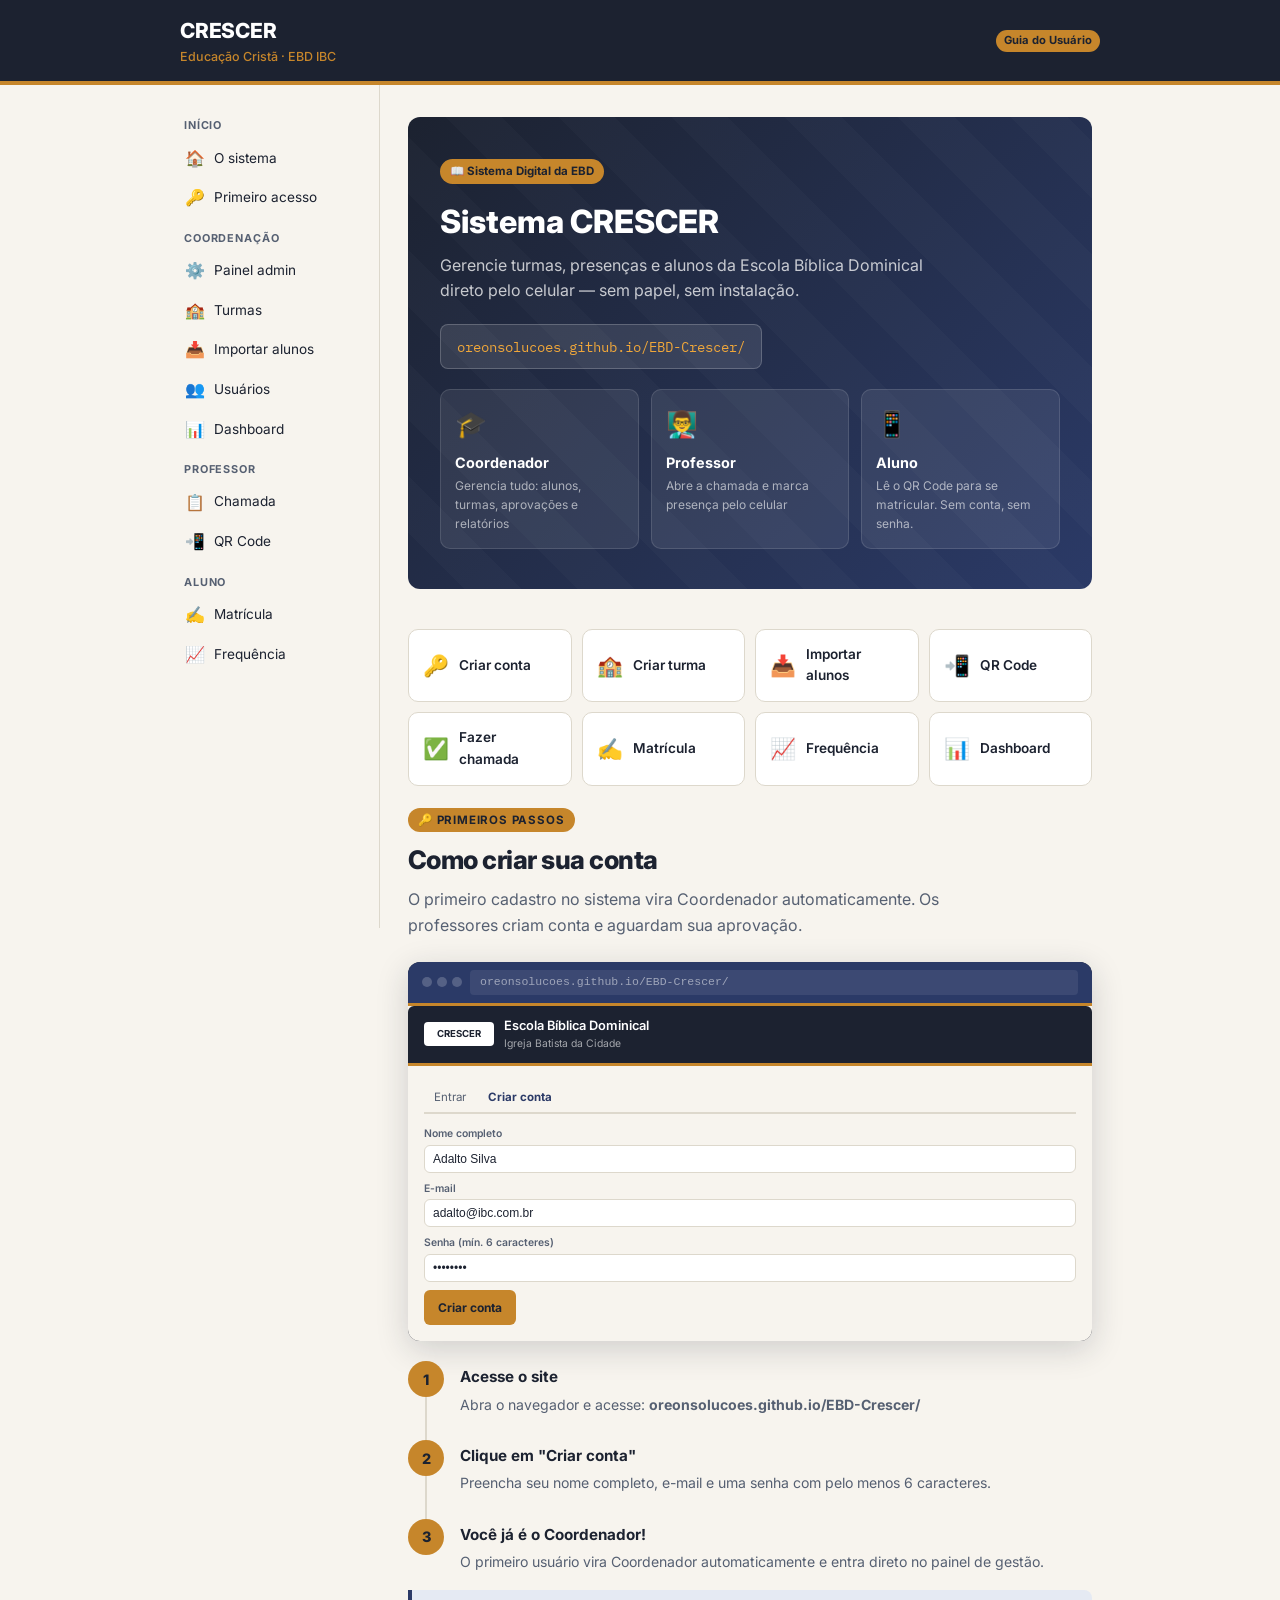
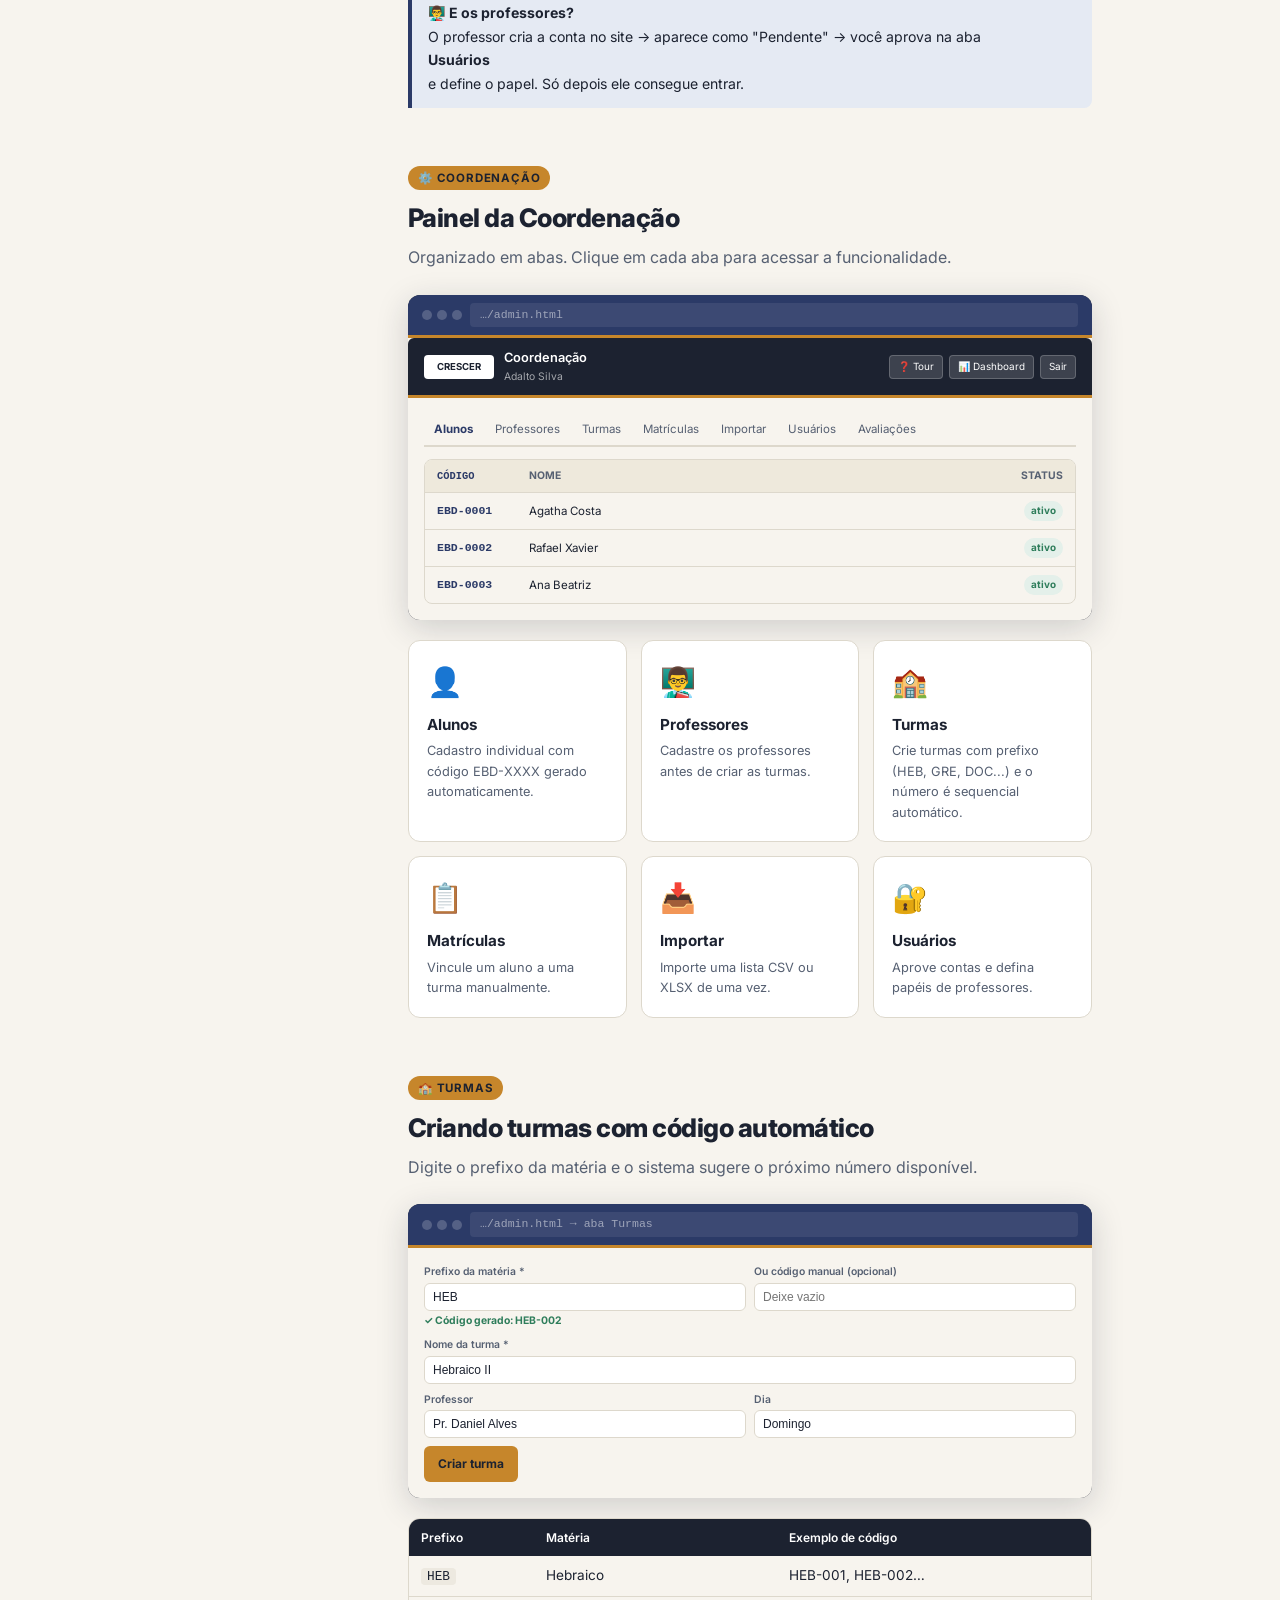
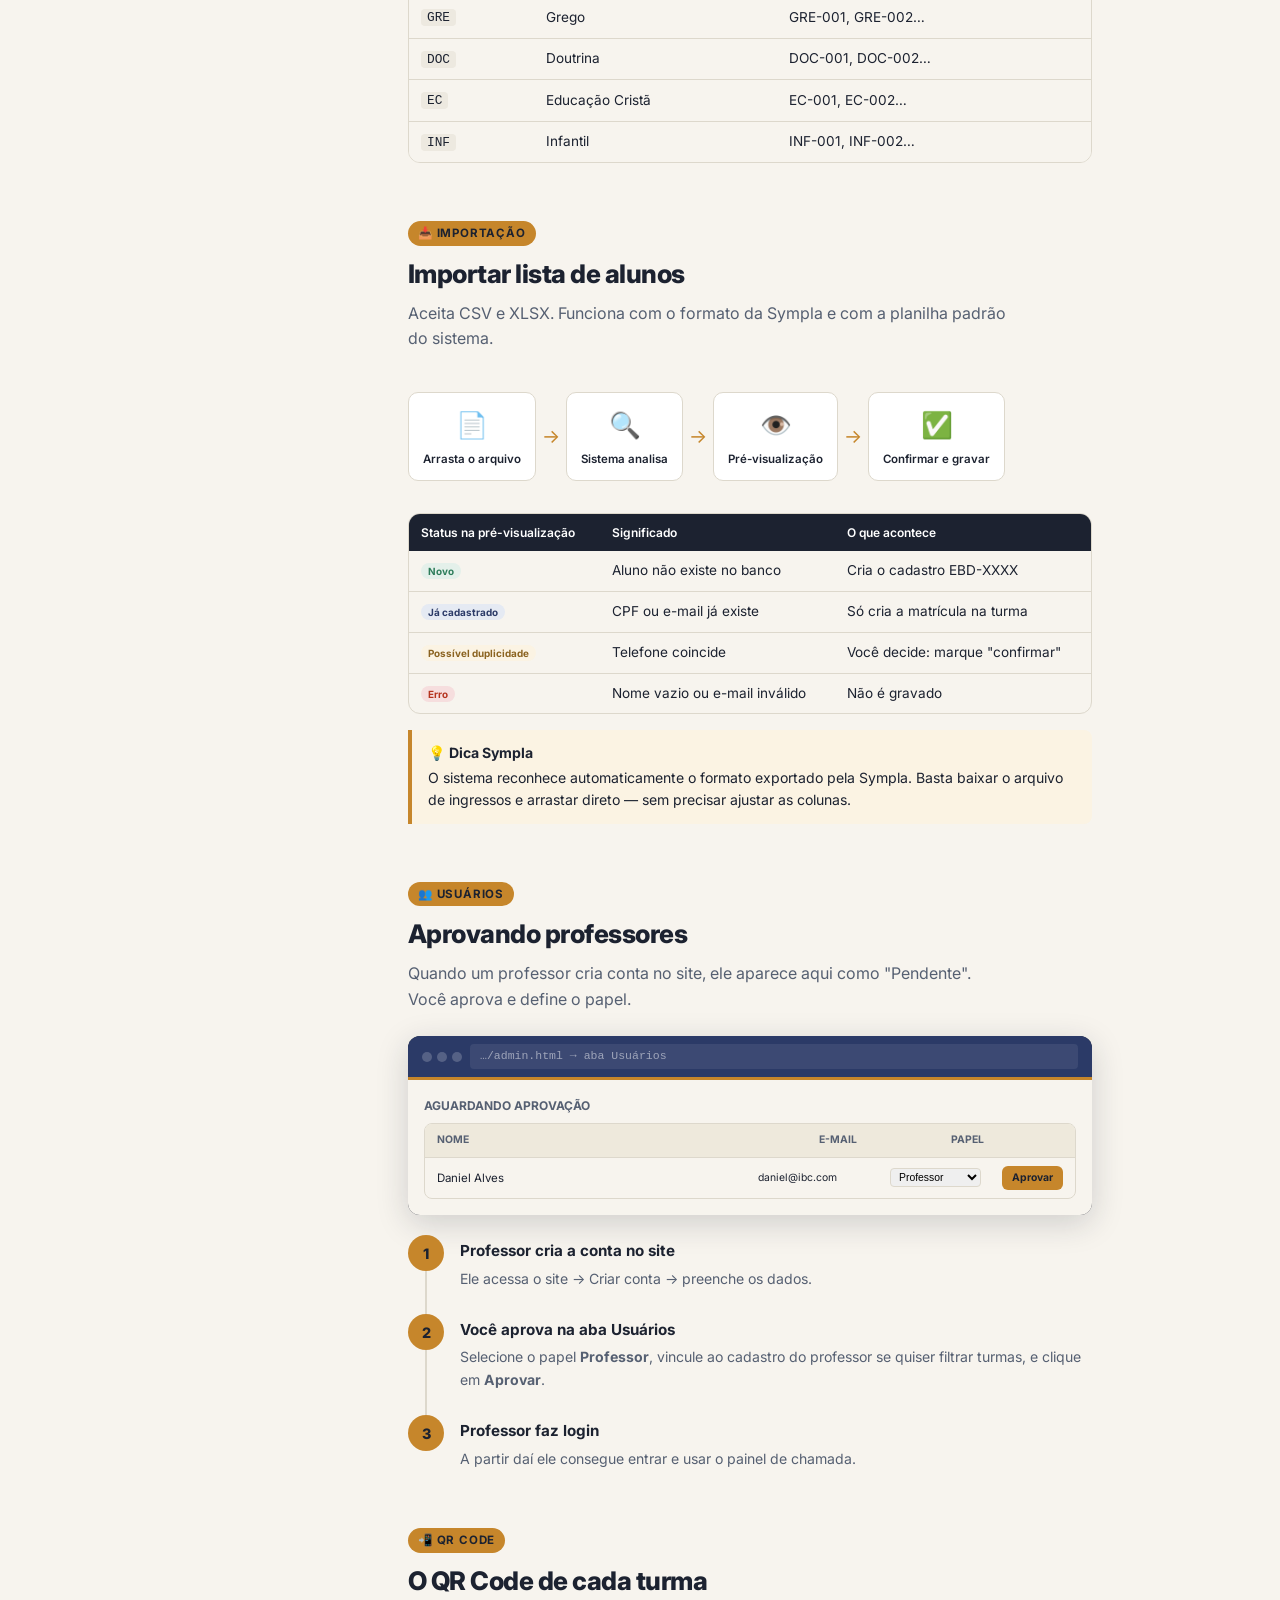
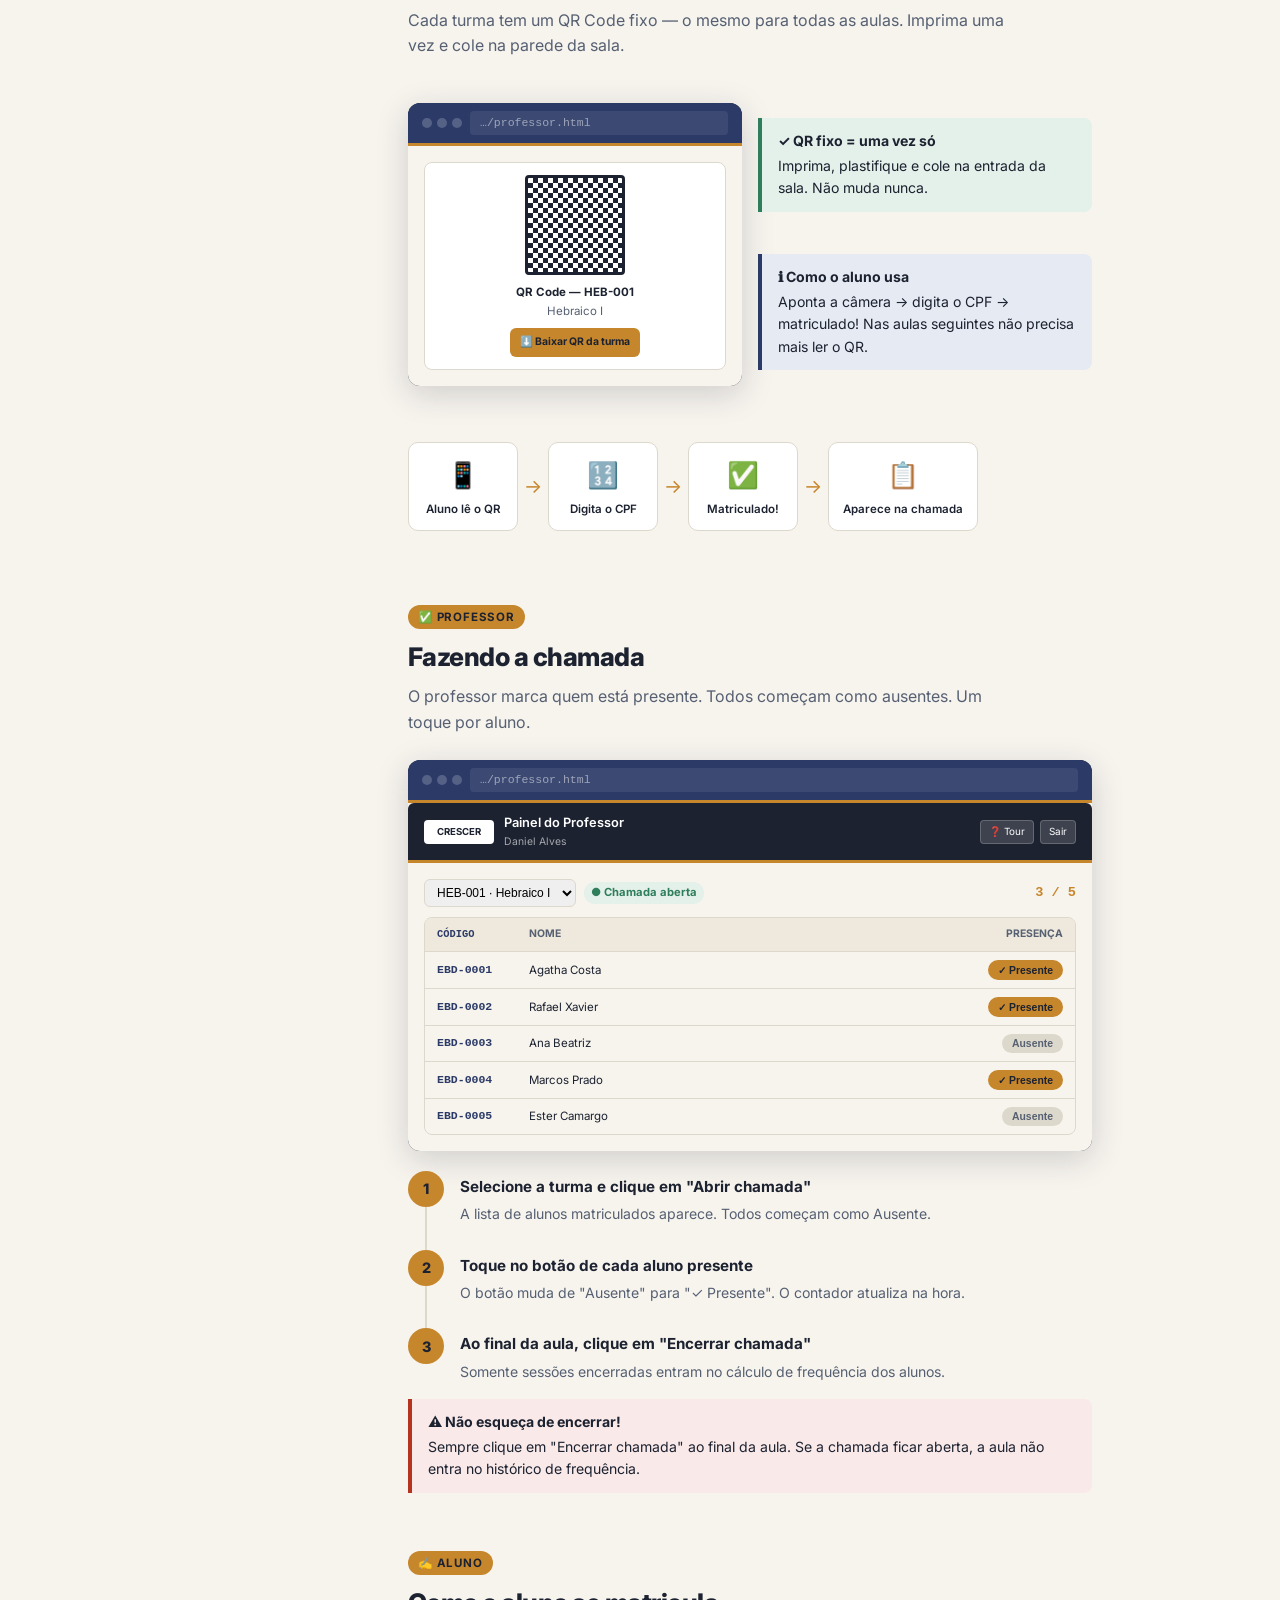
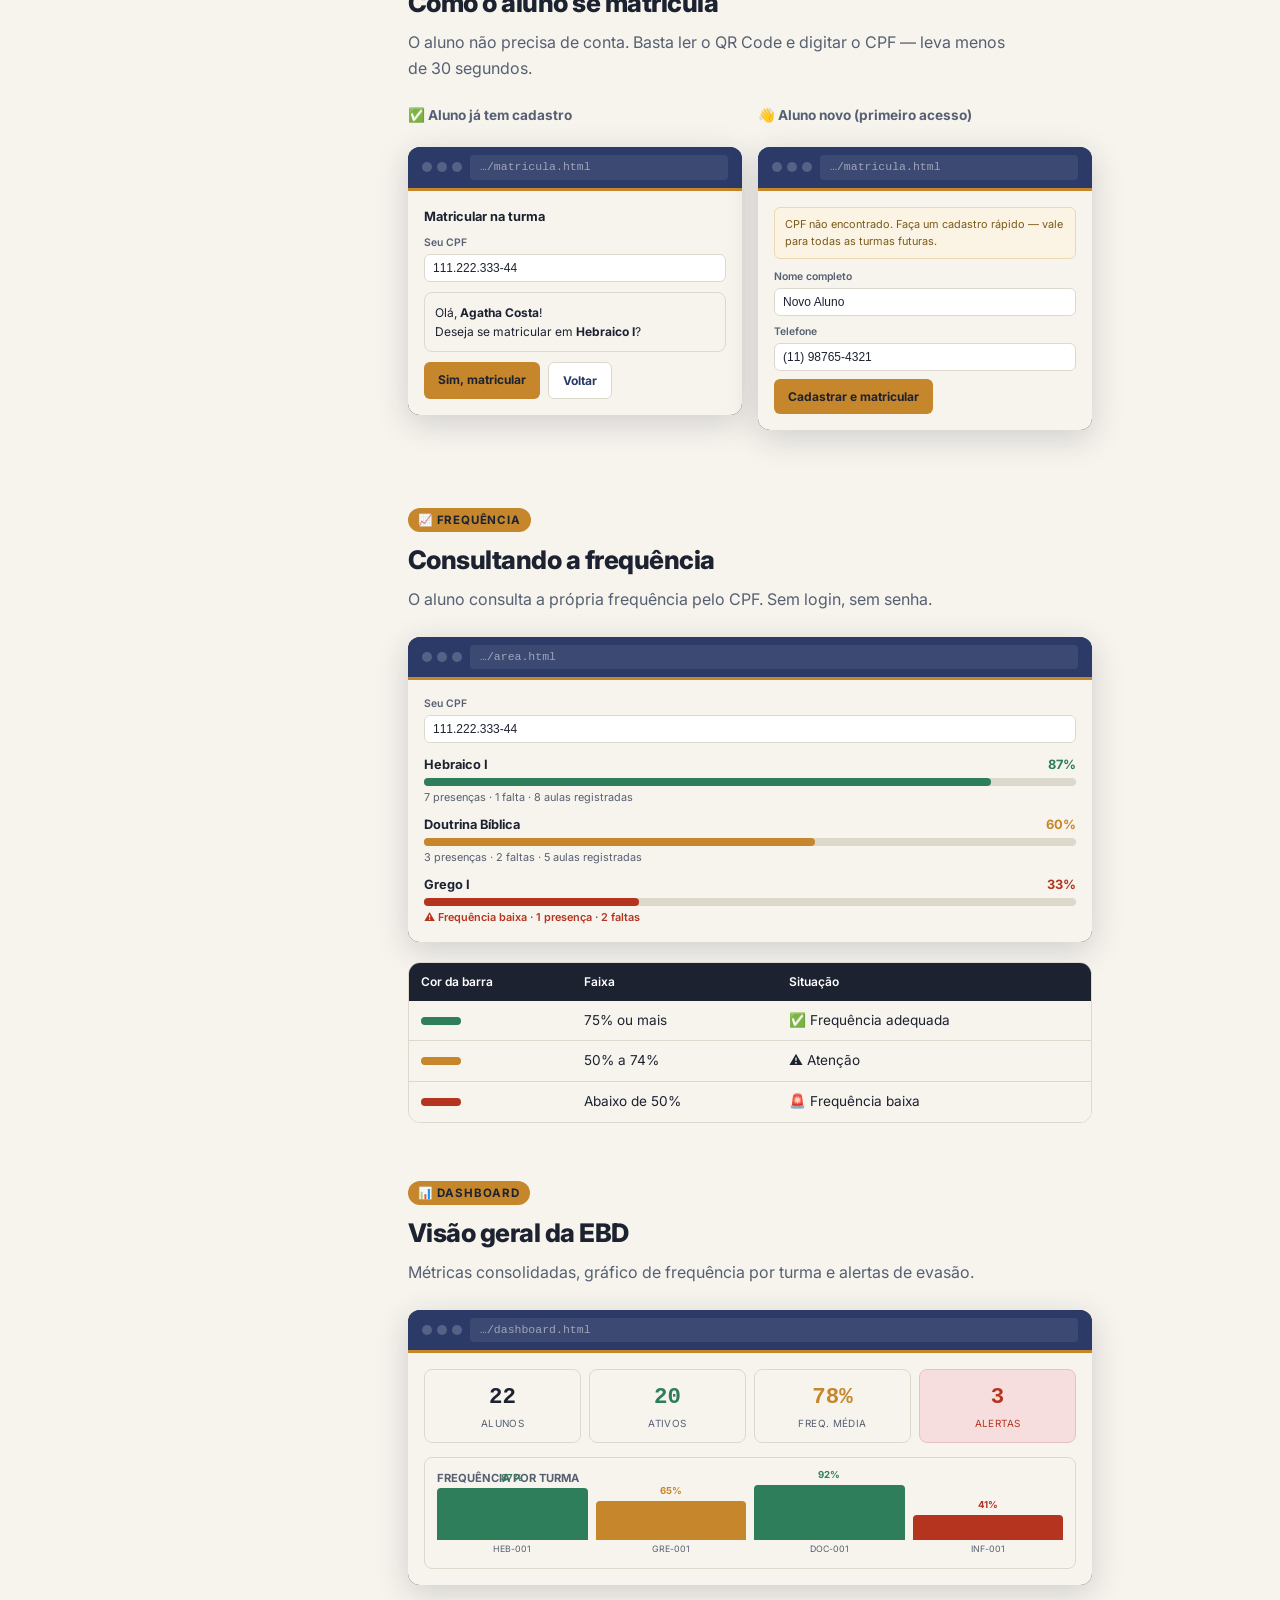
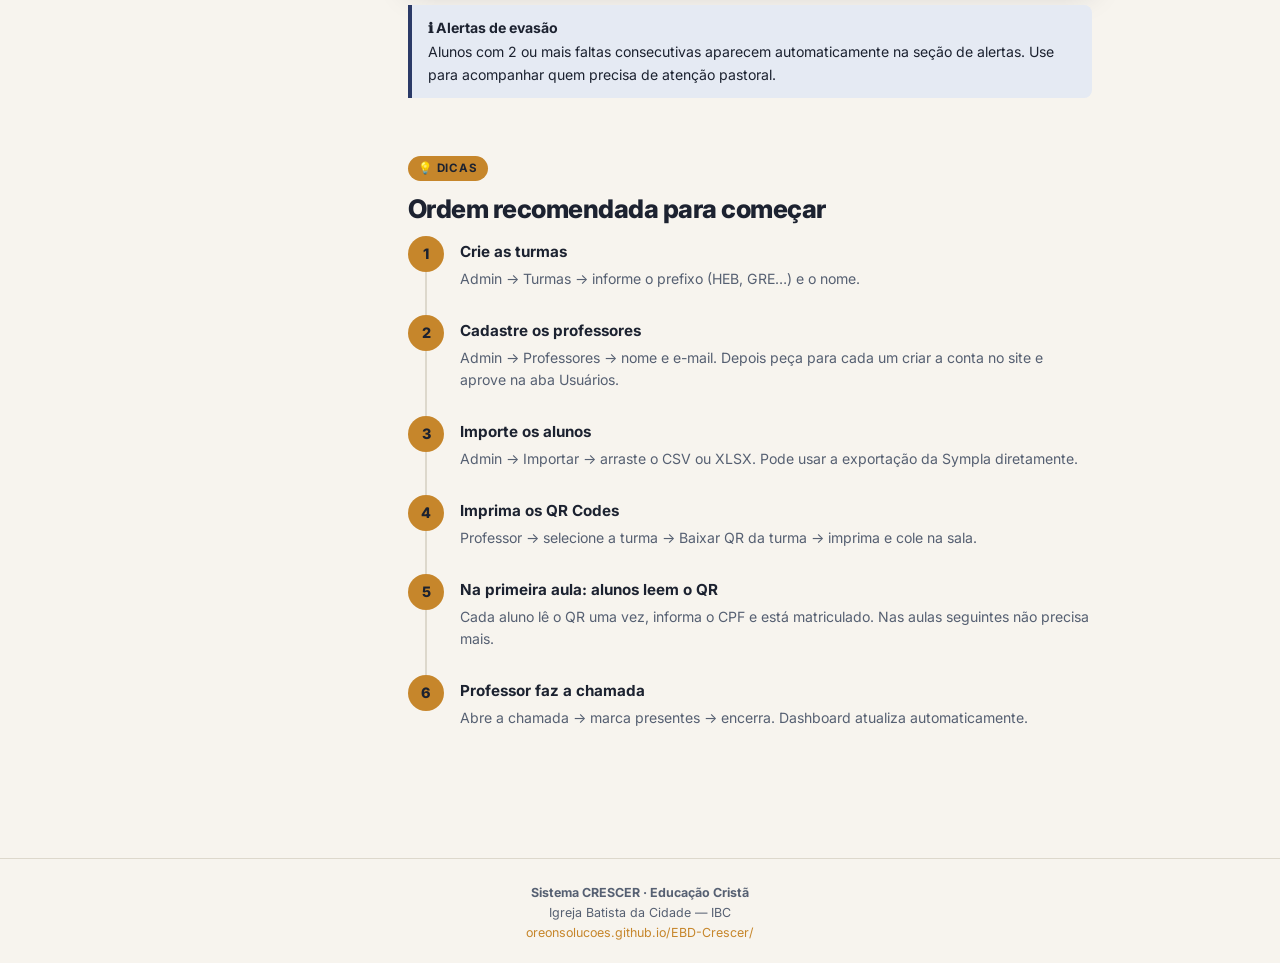
==== public/guia-crescer.html @ 7c4de3fc "Add files via upload" ====
<!DOCTYPE html>
<html lang="pt-BR">
<head>
<meta charset="UTF-8">
<meta name="viewport" content="width=device-width, initial-scale=1">
<title>Guia do Sistema CRESCER · EBD IBC</title>
<link href="https://fonts.googleapis.com/css2?family=Inter:wght@400;500;600;700;800&family=IBM+Plex+Mono:wght@500;700&display=swap" rel="stylesheet">
<style>
:root {
  --azul:   #1C2230;
  --azul2:  #2B3A67;
  --ambar:  #C6862B;
  --ambar2: #F0A73A;
  --verde:  #2E7D5B;
  --papel:  #F7F4EE;
  --papel2: #EDE9E0;
  --cinza:  #566072;
  --linha:  #DDD8CC;
  --branco: #FFFFFF;
  --erro:   #B5341F;
  --r: 12px;
}
*, *::before, *::after { box-sizing: border-box; margin: 0; padding: 0; }
html { scroll-behavior: smooth; }
body {
  font-family: 'Inter', sans-serif;
  background: var(--papel);
  color: var(--azul);
  line-height: 1.6;
}

/* ── HEADER ─────────────────────────────────────────────── */
.site-header {
  background: var(--azul);
  border-bottom: 4px solid var(--ambar);
  position: sticky; top: 0; z-index: 100;
}
.site-header .inner {
  max-width: 960px; margin: 0 auto;
  padding: 14px 20px;
  display: flex; align-items: center; gap: 16px;
}
.site-header .logo-text {
  font-size: 1.3rem; font-weight: 800;
  color: #fff; letter-spacing: -.01em;
}
.site-header .logo-sub {
  font-size: .78rem; color: var(--ambar); font-weight: 500;
}
.site-header .badge {
  background: var(--ambar); color: var(--azul);
  font-size: .7rem; font-weight: 700;
  padding: 2px 8px; border-radius: 99px;
  margin-left: auto;
}

/* ── NAV LATERAL ─────────────────────────────────────────── */
.layout {
  max-width: 960px; margin: 0 auto;
  display: grid; grid-template-columns: 220px 1fr;
  gap: 0; min-height: 100vh;
}
@media (max-width: 700px) { .layout { grid-template-columns: 1fr; } }

.sidenav {
  padding: 24px 16px;
  border-right: 1px solid var(--linha);
  position: sticky; top: 57px;
  height: calc(100vh - 57px);
  overflow-y: auto;
}
@media (max-width: 700px) { .sidenav { display: none; } }

.sidenav .nav-section { margin-bottom: 4px; }
.sidenav .nav-title {
  font-size: .68rem; font-weight: 700; text-transform: uppercase;
  letter-spacing: .08em; color: var(--cinza); padding: 8px 8px 4px;
}
.sidenav a {
  display: flex; align-items: center; gap: 8px;
  padding: 7px 8px; border-radius: 8px;
  font-size: .85rem; color: var(--azul); text-decoration: none;
  transition: background .15s;
}
.sidenav a:hover { background: var(--papel2); }
.sidenav a.active { background: var(--ambar); color: var(--azul); font-weight: 600; }
.sidenav .nav-icon { font-size: 1rem; width: 22px; text-align: center; }

/* ── CONTEÚDO ────────────────────────────────────────────── */
.content { padding: 32px 28px; }
@media (max-width: 700px) { .content { padding: 20px 16px; } }

/* Seções */
.section { margin-bottom: 56px; scroll-margin-top: 80px; }

.section-badge {
  display: inline-flex; align-items: center; gap: 8px;
  background: var(--ambar); color: var(--azul);
  font-size: .72rem; font-weight: 700; text-transform: uppercase;
  letter-spacing: .07em; padding: 3px 10px; border-radius: 99px;
  margin-bottom: 8px;
}
h2.section-title {
  font-size: 1.6rem; font-weight: 800; color: var(--azul);
  margin-bottom: 6px; letter-spacing: -.02em;
}
.section-desc {
  font-size: 1rem; color: var(--cinza); margin-bottom: 24px;
  max-width: 600px;
}

/* ── HERO ────────────────────────────────────────────────── */
.hero {
  background: linear-gradient(135deg, var(--azul) 0%, var(--azul2) 100%);
  border-radius: var(--r); padding: 40px 32px; margin-bottom: 40px;
  color: #fff; position: relative; overflow: hidden;
}
.hero::before {
  content: ""; position: absolute; inset: 0;
  background: repeating-linear-gradient(45deg,transparent,transparent 40px,rgba(255,255,255,.02) 40px,rgba(255,255,255,.02) 80px);
}
.hero .inner { position: relative; }
.hero .tag {
  background: var(--ambar); color: var(--azul);
  font-size: .72rem; font-weight: 700; padding: 3px 10px;
  border-radius: 99px; display: inline-block; margin-bottom: 12px;
}
.hero h1 { font-size: 2rem; font-weight: 800; margin-bottom: 6px; }
.hero p  { color: rgba(255,255,255,.75); max-width: 520px; margin-bottom: 20px; }
.hero .url {
  background: rgba(255,255,255,.1); border: 1px solid rgba(255,255,255,.2);
  border-radius: 8px; padding: 10px 16px;
  font-family: 'IBM Plex Mono', monospace; font-size: .9rem;
  display: inline-block; color: var(--ambar2);
}
.perfis {
  display: grid; grid-template-columns: repeat(3, 1fr); gap: 12px; margin-top: 20px;
}
@media (max-width: 500px) { .perfis { grid-template-columns: 1fr; } }
.perfil-card {
  background: rgba(255,255,255,.08); border: 1px solid rgba(255,255,255,.12);
  border-radius: 10px; padding: 14px;
}
.perfil-card .icon { font-size: 1.6rem; margin-bottom: 6px; }
.perfil-card .nome { font-weight: 700; font-size: .9rem; margin-bottom: 2px; }
.perfil-card .desc { font-size: .75rem; color: rgba(255,255,255,.6); }

/* ── CARDS DE PASSO ──────────────────────────────────────── */
.passos { display: flex; flex-direction: column; gap: 0; }
.passo {
  display: flex; gap: 16px; position: relative; padding-bottom: 24px;
}
.passo:last-child { padding-bottom: 0; }
.passo-num {
  flex: none; width: 36px; height: 36px;
  background: var(--ambar); color: var(--azul);
  border-radius: 50%; display: grid; place-items: center;
  font-weight: 800; font-size: .9rem; position: relative; z-index: 1;
}
.passo::before {
  content: ""; position: absolute;
  left: 17px; top: 36px; bottom: 0; width: 2px;
  background: var(--linha);
}
.passo:last-child::before { display: none; }
.passo-body { flex: 1; padding-top: 4px; }
.passo-body h4 { font-weight: 700; margin-bottom: 4px; font-size: .95rem; }
.passo-body p  { font-size: .88rem; color: var(--cinza); }

/* ── MOCK DE TELA ────────────────────────────────────────── */
.mock-frame {
  background: var(--azul); border-radius: var(--r);
  overflow: hidden; box-shadow: 0 8px 32px rgba(28,34,48,.18);
  margin: 20px 0;
}
.mock-bar {
  background: var(--azul2); padding: 8px 14px;
  display: flex; align-items: center; gap: 8px;
  border-bottom: 3px solid var(--ambar);
}
.mock-bar .dots { display: flex; gap: 5px; }
.mock-bar .dot {
  width: 10px; height: 10px; border-radius: 50%;
  background: rgba(255,255,255,.2);
}
.mock-bar .url-bar {
  background: rgba(255,255,255,.08); border-radius: 4px;
  padding: 3px 10px; font-size: .72rem; color: rgba(255,255,255,.5);
  font-family: monospace; flex: 1;
}
.mock-body {
  background: var(--papel); padding: 16px;
}

/* Simulação do cabeçalho do sistema */
.sim-header {
  background: var(--azul); border-bottom: 3px solid var(--ambar);
  padding: 10px 16px; display: flex; align-items: center; gap: 10px;
  border-radius: 6px 6px 0 0; margin: -16px -16px 16px;
}
.sim-logo {
  width: 70px; height: 24px; background: #fff;
  border-radius: 4px; display: grid; place-items: center;
  font-size: .6rem; font-weight: 700; color: var(--azul); padding: 2px 4px;
}
.sim-title { color: #fff; font-size: .8rem; font-weight: 600; }
.sim-sub   { color: rgba(255,255,255,.6); font-size: .65rem; }
.sim-btns  { margin-left: auto; display: flex; gap: 6px; }
.sim-btn-s {
  background: rgba(255,255,255,.15); border: 1px solid rgba(255,255,255,.2);
  border-radius: 4px; padding: 3px 8px; font-size: .62rem; color: #fff;
}

/* Simulação de abas */
.sim-abas {
  display: flex; gap: 2px; border-bottom: 2px solid var(--linha);
  margin-bottom: 12px; overflow-x: auto;
}
.sim-aba {
  padding: 6px 10px; font-size: .72rem; color: var(--cinza);
  white-space: nowrap; cursor: pointer;
}
.sim-aba.ativa {
  color: var(--azul2); border-bottom: 2px solid var(--ambar);
  font-weight: 700; margin-bottom: -2px;
}

/* Simulação de form */
.sim-form { display: grid; gap: 8px; }
.sim-field label { display: block; font-size: .65rem; color: var(--cinza); margin-bottom: 2px; font-weight: 600; }
.sim-field input {
  width: 100%; padding: 6px 8px; border: 1px solid var(--linha);
  border-radius: 6px; font-size: .75rem; background: #fff; color: var(--azul);
}
.sim-field.grid2 { display: grid; grid-template-columns: 1fr 1fr; gap: 8px; }
.sim-btn {
  background: var(--ambar); color: var(--azul);
  border: none; border-radius: 6px; padding: 8px 14px;
  font-size: .75rem; font-weight: 700; cursor: pointer; display: inline-block;
}
.sim-btn.sec {
  background: #fff; border: 1px solid var(--linha); color: var(--azul2);
}

/* Simulação de lista */
.sim-lista { border: 1px solid var(--linha); border-radius: 8px; overflow: hidden; }
.sim-lista .sim-row {
  display: flex; gap: 12px; padding: 8px 12px;
  border-bottom: 1px solid var(--linha); align-items: center; font-size: .72rem;
}
.sim-lista .sim-row:last-child { border-bottom: none; }
.sim-lista .sim-row.header { background: #EEE9DC; font-weight: 700; font-size: .65rem; color: var(--cinza); text-transform: uppercase; }
.sim-cod { font-family: monospace; font-weight: 700; color: var(--azul2); min-width: 80px; }
.sim-tag {
  font-size: .62rem; font-weight: 700; padding: 2px 7px; border-radius: 99px;
}
.sim-tag.ok   { background: #E4F0EA; color: var(--verde); }
.sim-tag.pend { background: #FBF3E3; color: #8B6320; }
.sim-tag.novo { background: #E5EAF3; color: var(--azul2); }

/* Simulação de QR */
.sim-qr {
  background: #fff; border: 1px solid var(--linha); border-radius: 8px;
  padding: 12px; display: flex; flex-direction: column; align-items: center; gap: 8px;
}
.qr-box {
  width: 100px; height: 100px;
  background: repeating-conic-gradient(#1C2230 0% 25%, #fff 0% 50%) 0 0 / 10px 10px;
  border-radius: 4px; border: 3px solid var(--azul);
}
.sim-qr .label { font-size: .72rem; color: var(--cinza); text-align: center; }
.sim-qr .label strong { display: block; color: var(--azul); }

/* Simulação toggle presença */
.sim-chamada .sim-row .nome { flex: 1; }
.toggle-btn {
  padding: 4px 10px; border-radius: 99px; font-size: .65rem; font-weight: 700;
  border: none; cursor: pointer;
}
.toggle-btn.presente { background: var(--ambar); color: var(--azul); }
.toggle-btn.ausente  { background: var(--linha); color: var(--cinza); }

/* Simulação de frequência */
.freq-bar { height: 8px; background: var(--linha); border-radius: 99px; margin: 3px 0; }
.freq-fill { height: 100%; border-radius: 99px; }
.freq-fill.alto  { background: var(--verde); }
.freq-fill.medio { background: var(--ambar); }
.freq-fill.baixo { background: var(--erro); }

/* ── CALLOUT ─────────────────────────────────────────────── */
.callout {
  border-left: 4px solid var(--ambar); background: #FBF3E3;
  border-radius: 0 8px 8px 0; padding: 12px 16px; margin: 16px 0;
  font-size: .88rem;
}
.callout.verde { border-color: var(--verde); background: #E4F0EA; }
.callout.azul  { border-color: var(--azul2); background: #E5EAF3; }
.callout strong { display: block; margin-bottom: 2px; }

/* ── GRID DE CARDS ───────────────────────────────────────── */
.cards { display: grid; grid-template-columns: repeat(auto-fit, minmax(200px, 1fr)); gap: 14px; margin: 20px 0; }
.card {
  background: var(--branco); border: 1px solid var(--linha);
  border-radius: var(--r); padding: 18px; transition: box-shadow .15s;
}
.card:hover { box-shadow: 0 4px 16px rgba(28,34,48,.08); }
.card .icon { font-size: 1.8rem; margin-bottom: 8px; }
.card h4 { font-size: .95rem; font-weight: 700; margin-bottom: 4px; }
.card p  { font-size: .8rem; color: var(--cinza); }

/* ── FLUXO ───────────────────────────────────────────────── */
.fluxo {
  display: flex; align-items: center; gap: 0;
  overflow-x: auto; padding: 16px 0; margin: 16px 0;
}
.fluxo-item {
  flex: none; background: var(--branco); border: 1px solid var(--linha);
  border-radius: 10px; padding: 12px 14px; text-align: center; min-width: 110px;
}
.fluxo-item .fi { font-size: 1.6rem; }
.fluxo-item .ft { font-size: .72rem; font-weight: 600; margin-top: 4px; }
.fluxo-seta {
  color: var(--ambar); font-size: 1.2rem; padding: 0 6px; flex: none;
}

/* ── TABELA ──────────────────────────────────────────────── */
.tabela-wrap { overflow-x: auto; border-radius: var(--r); border: 1px solid var(--linha); margin: 16px 0; }
table { width: 100%; border-collapse: collapse; font-size: .85rem; }
th { background: var(--azul); color: #fff; padding: 9px 12px; text-align: left; font-size: .75rem; font-weight: 600; }
td { padding: 9px 12px; border-bottom: 1px solid var(--linha); }
tr:last-child td { border-bottom: none; }
tr:nth-child(even) td { background: var(--papel); }
td code { background: var(--papel2); padding: 1px 6px; border-radius: 4px; font-family: monospace; font-size: .8rem; }

/* ── ÍNDICE RÁPIDO ───────────────────────────────────────── */
.indice {
  display: grid; grid-template-columns: repeat(auto-fit, minmax(160px, 1fr));
  gap: 10px; margin: 20px 0;
}
.indice a {
  background: var(--branco); border: 1px solid var(--linha); border-radius: 10px;
  padding: 14px; text-decoration: none; color: var(--azul);
  display: flex; align-items: center; gap: 10px; font-size: .85rem; font-weight: 600;
  transition: border-color .15s, background .15s;
}
.indice a:hover { border-color: var(--ambar); background: #FBF3E3; }
.indice a .i { font-size: 1.3rem; }

/* ── RODAPÉ ──────────────────────────────────────────────── */
footer {
  border-top: 1px solid var(--linha); margin-top: 40px;
  padding: 24px 20px; text-align: center;
  font-size: .78rem; color: var(--cinza);
}
</style>
</head>
<body>

<header class="site-header">
  <div class="inner">
    <div>
      <div class="logo-text">CRESCER</div>
      <div class="logo-sub">Educação Cristã · EBD IBC</div>
    </div>
    <span class="badge">Guia do Usuário</span>
  </div>
</header>

<div class="layout">
  <!-- NAVEGAÇÃO LATERAL -->
  <nav class="sidenav">
    <div class="nav-section">
      <div class="nav-title">Início</div>
      <a href="#visao-geral"><span class="nav-icon">🏠</span> O sistema</a>
      <a href="#primeiro-acesso"><span class="nav-icon">🔑</span> Primeiro acesso</a>
    </div>
    <div class="nav-section">
      <div class="nav-title">Coordenação</div>
      <a href="#admin"><span class="nav-icon">⚙️</span> Painel admin</a>
      <a href="#turmas"><span class="nav-icon">🏫</span> Turmas</a>
      <a href="#importar"><span class="nav-icon">📥</span> Importar alunos</a>
      <a href="#usuarios"><span class="nav-icon">👥</span> Usuários</a>
      <a href="#dashboard"><span class="nav-icon">📊</span> Dashboard</a>
    </div>
    <div class="nav-section">
      <div class="nav-title">Professor</div>
      <a href="#professor"><span class="nav-icon">📋</span> Chamada</a>
      <a href="#qrcode"><span class="nav-icon">📲</span> QR Code</a>
    </div>
    <div class="nav-section">
      <div class="nav-title">Aluno</div>
      <a href="#matricula"><span class="nav-icon">✍️</span> Matrícula</a>
      <a href="#frequencia"><span class="nav-icon">📈</span> Frequência</a>
    </div>
  </nav>

  <!-- CONTEÚDO PRINCIPAL -->
  <main class="content">

    <!-- HERO -->
    <div class="hero">
      <div class="inner">
        <div class="tag">📖 Sistema Digital da EBD</div>
        <h1>Sistema CRESCER</h1>
        <p>Gerencie turmas, presenças e alunos da Escola Bíblica Dominical direto pelo celular — sem papel, sem instalação.</p>
        <div class="url">oreonsolucoes.github.io/EBD-Crescer/</div>
        <div class="perfis">
          <div class="perfil-card">
            <div class="icon">🎓</div>
            <div class="nome">Coordenador</div>
            <div class="desc">Gerencia tudo: alunos, turmas, aprovações e relatórios</div>
          </div>
          <div class="perfil-card">
            <div class="icon">👨‍🏫</div>
            <div class="nome">Professor</div>
            <div class="desc">Abre a chamada e marca presença pelo celular</div>
          </div>
          <div class="perfil-card">
            <div class="icon">📱</div>
            <div class="nome">Aluno</div>
            <div class="desc">Lê o QR Code para se matricular. Sem conta, sem senha.</div>
          </div>
        </div>
      </div>
    </div>

    <!-- ÍNDICE RÁPIDO -->
    <div class="indice">
      <a href="#primeiro-acesso"><span class="i">🔑</span> Criar conta</a>
      <a href="#turmas"><span class="i">🏫</span> Criar turma</a>
      <a href="#importar"><span class="i">📥</span> Importar alunos</a>
      <a href="#qrcode"><span class="i">📲</span> QR Code</a>
      <a href="#professor"><span class="i">✅</span> Fazer chamada</a>
      <a href="#matricula"><span class="i">✍️</span> Matrícula</a>
      <a href="#frequencia"><span class="i">📈</span> Frequência</a>
      <a href="#dashboard"><span class="i">📊</span> Dashboard</a>
    </div>

    <!-- ── PRIMEIRO ACESSO ─────────────────────────────── -->
    <section class="section" id="primeiro-acesso">
      <div class="section-badge">🔑 Primeiros Passos</div>
      <h2 class="section-title">Como criar sua conta</h2>
      <p class="section-desc">O primeiro cadastro no sistema vira Coordenador automaticamente. Os professores criam conta e aguardam sua aprovação.</p>

      <div class="mock-frame">
        <div class="mock-bar">
          <div class="dots"><div class="dot"></div><div class="dot"></div><div class="dot"></div></div>
          <div class="url-bar">oreonsolucoes.github.io/EBD-Crescer/</div>
        </div>
        <div class="mock-body">
          <div class="sim-header">
            <div class="sim-logo">CRESCER</div>
            <div><div class="sim-title">Escola Bíblica Dominical</div><div class="sim-sub">Igreja Batista da Cidade</div></div>
          </div>
          <div class="sim-abas">
            <div class="sim-aba">Entrar</div>
            <div class="sim-aba ativa">Criar conta</div>
          </div>
          <div class="sim-form">
            <div class="sim-field"><label>Nome completo</label><input value="Adalto Silva" readonly></div>
            <div class="sim-field"><label>E-mail</label><input value="adalto@ibc.com.br" readonly></div>
            <div class="sim-field"><label>Senha (mín. 6 caracteres)</label><input value="••••••••" type="password" readonly></div>
            <div><div class="sim-btn">Criar conta</div></div>
          </div>
        </div>
      </div>

      <div class="passos">
        <div class="passo">
          <div class="passo-num">1</div>
          <div class="passo-body">
            <h4>Acesse o site</h4>
            <p>Abra o navegador e acesse: <strong>oreonsolucoes.github.io/EBD-Crescer/</strong></p>
          </div>
        </div>
        <div class="passo">
          <div class="passo-num">2</div>
          <div class="passo-body">
            <h4>Clique em "Criar conta"</h4>
            <p>Preencha seu nome completo, e-mail e uma senha com pelo menos 6 caracteres.</p>
          </div>
        </div>
        <div class="passo">
          <div class="passo-num">3</div>
          <div class="passo-body">
            <h4>Você já é o Coordenador!</h4>
            <p>O primeiro usuário vira Coordenador automaticamente e entra direto no painel de gestão.</p>
          </div>
        </div>
      </div>

      <div class="callout azul">
        <strong>👨‍🏫 E os professores?</strong>
        O professor cria a conta no site → aparece como "Pendente" → você aprova na aba <strong>Usuários</strong> e define o papel. Só depois ele consegue entrar.
      </div>
    </section>

    <!-- ── PAINEL ADMIN ────────────────────────────────── -->
    <section class="section" id="admin">
      <div class="section-badge">⚙️ Coordenação</div>
      <h2 class="section-title">Painel da Coordenação</h2>
      <p class="section-desc">Organizado em abas. Clique em cada aba para acessar a funcionalidade.</p>

      <div class="mock-frame">
        <div class="mock-bar">
          <div class="dots"><div class="dot"></div><div class="dot"></div><div class="dot"></div></div>
          <div class="url-bar">…/admin.html</div>
        </div>
        <div class="mock-body">
          <div class="sim-header">
            <div class="sim-logo">CRESCER</div>
            <div><div class="sim-title">Coordenação</div><div class="sim-sub">Adalto Silva</div></div>
            <div class="sim-btns">
              <div class="sim-btn-s">❓ Tour</div>
              <div class="sim-btn-s">📊 Dashboard</div>
              <div class="sim-btn-s">Sair</div>
            </div>
          </div>
          <div class="sim-abas">
            <div class="sim-aba ativa">Alunos</div>
            <div class="sim-aba">Professores</div>
            <div class="sim-aba">Turmas</div>
            <div class="sim-aba">Matrículas</div>
            <div class="sim-aba">Importar</div>
            <div class="sim-aba">Usuários</div>
            <div class="sim-aba">Avaliações</div>
          </div>
          <div class="sim-lista">
            <div class="sim-row header"><span class="sim-cod">Código</span><span style="flex:1">Nome</span><span>Status</span></div>
            <div class="sim-row"><span class="sim-cod">EBD-0001</span><span style="flex:1">Agatha Costa</span><span class="sim-tag ok">ativo</span></div>
            <div class="sim-row"><span class="sim-cod">EBD-0002</span><span style="flex:1">Rafael Xavier</span><span class="sim-tag ok">ativo</span></div>
            <div class="sim-row"><span class="sim-cod">EBD-0003</span><span style="flex:1">Ana Beatriz</span><span class="sim-tag ok">ativo</span></div>
          </div>
        </div>
      </div>

      <div class="cards">
        <div class="card"><div class="icon">👤</div><h4>Alunos</h4><p>Cadastro individual com código EBD-XXXX gerado automaticamente.</p></div>
        <div class="card"><div class="icon">👨‍🏫</div><h4>Professores</h4><p>Cadastre os professores antes de criar as turmas.</p></div>
        <div class="card"><div class="icon">🏫</div><h4>Turmas</h4><p>Crie turmas com prefixo (HEB, GRE, DOC...) e o número é sequencial automático.</p></div>
        <div class="card"><div class="icon">📋</div><h4>Matrículas</h4><p>Vincule um aluno a uma turma manualmente.</p></div>
        <div class="card"><div class="icon">📥</div><h4>Importar</h4><p>Importe uma lista CSV ou XLSX de uma vez.</p></div>
        <div class="card"><div class="icon">🔐</div><h4>Usuários</h4><p>Aprove contas e defina papéis de professores.</p></div>
      </div>
    </section>

    <!-- ── TURMAS ──────────────────────────────────────── -->
    <section class="section" id="turmas">
      <div class="section-badge">🏫 Turmas</div>
      <h2 class="section-title">Criando turmas com código automático</h2>
      <p class="section-desc">Digite o prefixo da matéria e o sistema sugere o próximo número disponível.</p>

      <div class="mock-frame">
        <div class="mock-bar"><div class="dots"><div class="dot"></div><div class="dot"></div><div class="dot"></div></div><div class="url-bar">…/admin.html → aba Turmas</div></div>
        <div class="mock-body">
          <div class="sim-form">
            <div class="sim-field grid2">
              <div>
                <label>Prefixo da matéria *</label>
                <input value="HEB" readonly>
                <div style="font-size:.65rem;color:var(--verde);margin-top:2px;font-weight:700">✓ Código gerado: HEB-002</div>
              </div>
              <div><label>Ou código manual (opcional)</label><input placeholder="Deixe vazio" readonly></div>
            </div>
            <div class="sim-field"><label>Nome da turma *</label><input value="Hebraico II" readonly></div>
            <div class="sim-field grid2">
              <div><label>Professor</label><input value="Pr. Daniel Alves" readonly></div>
              <div><label>Dia</label><input value="Domingo" readonly></div>
            </div>
            <div><div class="sim-btn">Criar turma</div></div>
          </div>
        </div>
      </div>

      <div class="tabela-wrap">
        <table>
          <tr><th>Prefixo</th><th>Matéria</th><th>Exemplo de código</th></tr>
          <tr><td><code>HEB</code></td><td>Hebraico</td><td>HEB-001, HEB-002…</td></tr>
          <tr><td><code>GRE</code></td><td>Grego</td><td>GRE-001, GRE-002…</td></tr>
          <tr><td><code>DOC</code></td><td>Doutrina</td><td>DOC-001, DOC-002…</td></tr>
          <tr><td><code>EC</code></td><td>Educação Cristã</td><td>EC-001, EC-002…</td></tr>
          <tr><td><code>INF</code></td><td>Infantil</td><td>INF-001, INF-002…</td></tr>
        </table>
      </div>
    </section>

    <!-- ── IMPORTAR ────────────────────────────────────── -->
    <section class="section" id="importar">
      <div class="section-badge">📥 Importação</div>
      <h2 class="section-title">Importar lista de alunos</h2>
      <p class="section-desc">Aceita CSV e XLSX. Funciona com o formato da Sympla e com a planilha padrão do sistema.</p>

      <div class="fluxo">
        <div class="fluxo-item"><div class="fi">📄</div><div class="ft">Arrasta o arquivo</div></div>
        <div class="fluxo-seta">→</div>
        <div class="fluxo-item"><div class="fi">🔍</div><div class="ft">Sistema analisa</div></div>
        <div class="fluxo-seta">→</div>
        <div class="fluxo-item"><div class="fi">👁️</div><div class="ft">Pré-visualização</div></div>
        <div class="fluxo-seta">→</div>
        <div class="fluxo-item"><div class="fi">✅</div><div class="ft">Confirmar e gravar</div></div>
      </div>

      <div class="tabela-wrap">
        <table>
          <tr><th>Status na pré-visualização</th><th>Significado</th><th>O que acontece</th></tr>
          <tr><td><span class="sim-tag ok">Novo</span></td><td>Aluno não existe no banco</td><td>Cria o cadastro EBD-XXXX</td></tr>
          <tr><td><span class="sim-tag novo">Já cadastrado</span></td><td>CPF ou e-mail já existe</td><td>Só cria a matrícula na turma</td></tr>
          <tr><td><span class="sim-tag pend">Possível duplicidade</span></td><td>Telefone coincide</td><td>Você decide: marque "confirmar"</td></tr>
          <tr><td><span style="font-size:.62rem;font-weight:700;padding:2px 7px;border-radius:99px;background:#f6dede;color:var(--erro)">Erro</span></td><td>Nome vazio ou e-mail inválido</td><td>Não é gravado</td></tr>
        </table>
      </div>

      <div class="callout">
        <strong>💡 Dica Sympla</strong>
        O sistema reconhece automaticamente o formato exportado pela Sympla. Basta baixar o arquivo de ingressos e arrastar direto — sem precisar ajustar as colunas.
      </div>
    </section>

    <!-- ── USUÁRIOS ────────────────────────────────────── -->
    <section class="section" id="usuarios">
      <div class="section-badge">👥 Usuários</div>
      <h2 class="section-title">Aprovando professores</h2>
      <p class="section-desc">Quando um professor cria conta no site, ele aparece aqui como "Pendente". Você aprova e define o papel.</p>

      <div class="mock-frame">
        <div class="mock-bar"><div class="dots"><div class="dot"></div><div class="dot"></div><div class="dot"></div></div><div class="url-bar">…/admin.html → aba Usuários</div></div>
        <div class="mock-body">
          <div style="font-size:.75rem;font-weight:700;margin-bottom:8px;color:var(--cinza)">AGUARDANDO APROVAÇÃO</div>
          <div class="sim-lista">
            <div class="sim-row header"><span style="flex:1">Nome</span><span style="min-width:120px">E-mail</span><span style="min-width:100px">Papel</span><span></span></div>
            <div class="sim-row">
              <span style="flex:1">Daniel Alves</span>
              <span style="min-width:120px;font-size:.65rem">daniel@ibc.com</span>
              <span style="min-width:100px">
                <select style="font-size:.65rem;padding:2px 4px;border:1px solid var(--linha);border-radius:4px">
                  <option>Professor</option>
                  <option>Coordenador</option>
                </select>
              </span>
              <span><div class="sim-btn" style="padding:4px 10px;font-size:.65rem">Aprovar</div></span>
            </div>
          </div>
        </div>
      </div>

      <div class="passos">
        <div class="passo">
          <div class="passo-num">1</div>
          <div class="passo-body"><h4>Professor cria a conta no site</h4><p>Ele acessa o site → Criar conta → preenche os dados.</p></div>
        </div>
        <div class="passo">
          <div class="passo-num">2</div>
          <div class="passo-body"><h4>Você aprova na aba Usuários</h4><p>Selecione o papel <strong>Professor</strong>, vincule ao cadastro do professor se quiser filtrar turmas, e clique em <strong>Aprovar</strong>.</p></div>
        </div>
        <div class="passo">
          <div class="passo-num">3</div>
          <div class="passo-body"><h4>Professor faz login</h4><p>A partir daí ele consegue entrar e usar o painel de chamada.</p></div>
        </div>
      </div>
    </section>

    <!-- ── QR CODE ─────────────────────────────────────── -->
    <section class="section" id="qrcode">
      <div class="section-badge">📲 QR Code</div>
      <h2 class="section-title">O QR Code de cada turma</h2>
      <p class="section-desc">Cada turma tem um QR Code fixo — o mesmo para todas as aulas. Imprima uma vez e cole na parede da sala.</p>

      <div style="display:grid;grid-template-columns:1fr 1fr;gap:16px;margin:20px 0">
        <div class="mock-frame">
          <div class="mock-bar"><div class="dots"><div class="dot"></div><div class="dot"></div><div class="dot"></div></div><div class="url-bar">…/professor.html</div></div>
          <div class="mock-body">
            <div class="sim-qr">
              <div class="qr-box"></div>
              <div class="label"><strong>QR Code — HEB-001</strong>Hebraico I</div>
              <div class="sim-btn" style="font-size:.65rem;padding:6px 10px">⬇️ Baixar QR da turma</div>
            </div>
          </div>
        </div>
        <div style="display:flex;flex-direction:column;gap:10px;justify-content:center">
          <div class="callout verde">
            <strong>✓ QR fixo = uma vez só</strong>
            Imprima, plastifique e cole na entrada da sala. Não muda nunca.
          </div>
          <div class="callout azul">
            <strong>ℹ Como o aluno usa</strong>
            Aponta a câmera → digita o CPF → matriculado! Nas aulas seguintes não precisa mais ler o QR.
          </div>
        </div>
      </div>

      <div class="fluxo">
        <div class="fluxo-item"><div class="fi">📱</div><div class="ft">Aluno lê o QR</div></div>
        <div class="fluxo-seta">→</div>
        <div class="fluxo-item"><div class="fi">🔢</div><div class="ft">Digita o CPF</div></div>
        <div class="fluxo-seta">→</div>
        <div class="fluxo-item"><div class="fi">✅</div><div class="ft">Matriculado!</div></div>
        <div class="fluxo-seta">→</div>
        <div class="fluxo-item"><div class="fi">📋</div><div class="ft">Aparece na chamada</div></div>
      </div>
    </section>

    <!-- ── PROFESSOR / CHAMADA ─────────────────────────── -->
    <section class="section" id="professor">
      <div class="section-badge">✅ Professor</div>
      <h2 class="section-title">Fazendo a chamada</h2>
      <p class="section-desc">O professor marca quem está presente. Todos começam como ausentes. Um toque por aluno.</p>

      <div class="mock-frame">
        <div class="mock-bar"><div class="dots"><div class="dot"></div><div class="dot"></div><div class="dot"></div></div><div class="url-bar">…/professor.html</div></div>
        <div class="mock-body">
          <div class="sim-header">
            <div class="sim-logo">CRESCER</div>
            <div><div class="sim-title">Painel do Professor</div><div class="sim-sub">Daniel Alves</div></div>
            <div class="sim-btns"><div class="sim-btn-s">❓ Tour</div><div class="sim-btn-s">Sair</div></div>
          </div>
          <div style="display:flex;gap:8px;align-items:center;margin-bottom:10px;flex-wrap:wrap">
            <select style="padding:5px 8px;border:1px solid var(--linha);border-radius:6px;font-size:.75rem"><option>HEB-001 · Hebraico I</option></select>
            <span class="sim-tag ok" style="font-size:.7rem">● Chamada aberta</span>
            <span style="font-family:monospace;font-weight:700;font-size:.85rem;color:var(--ambar);margin-left:auto">3 / 5</span>
          </div>
          <div class="sim-lista sim-chamada">
            <div class="sim-row header"><span class="sim-cod">Código</span><span class="nome">Nome</span><span>Presença</span></div>
            <div class="sim-row"><span class="sim-cod">EBD-0001</span><span class="nome">Agatha Costa</span><button class="toggle-btn presente">✓ Presente</button></div>
            <div class="sim-row"><span class="sim-cod">EBD-0002</span><span class="nome">Rafael Xavier</span><button class="toggle-btn presente">✓ Presente</button></div>
            <div class="sim-row"><span class="sim-cod">EBD-0003</span><span class="nome">Ana Beatriz</span><button class="toggle-btn ausente">Ausente</button></div>
            <div class="sim-row"><span class="sim-cod">EBD-0004</span><span class="nome">Marcos Prado</span><button class="toggle-btn presente">✓ Presente</button></div>
            <div class="sim-row"><span class="sim-cod">EBD-0005</span><span class="nome">Ester Camargo</span><button class="toggle-btn ausente">Ausente</button></div>
          </div>
        </div>
      </div>

      <div class="passos">
        <div class="passo">
          <div class="passo-num">1</div>
          <div class="passo-body"><h4>Selecione a turma e clique em "Abrir chamada"</h4><p>A lista de alunos matriculados aparece. Todos começam como Ausente.</p></div>
        </div>
        <div class="passo">
          <div class="passo-num">2</div>
          <div class="passo-body"><h4>Toque no botão de cada aluno presente</h4><p>O botão muda de "Ausente" para "✓ Presente". O contador atualiza na hora.</p></div>
        </div>
        <div class="passo">
          <div class="passo-num">3</div>
          <div class="passo-body"><h4>Ao final da aula, clique em "Encerrar chamada"</h4><p>Somente sessões encerradas entram no cálculo de frequência dos alunos.</p></div>
        </div>
      </div>

      <div class="callout" style="border-color:var(--erro);background:#f9e9e9">
        <strong>⚠️ Não esqueça de encerrar!</strong>
        Sempre clique em "Encerrar chamada" ao final da aula. Se a chamada ficar aberta, a aula não entra no histórico de frequência.
      </div>
    </section>

    <!-- ── MATRÍCULA DO ALUNO ──────────────────────────── -->
    <section class="section" id="matricula">
      <div class="section-badge">✍️ Aluno</div>
      <h2 class="section-title">Como o aluno se matricula</h2>
      <p class="section-desc">O aluno não precisa de conta. Basta ler o QR Code e digitar o CPF — leva menos de 30 segundos.</p>

      <div style="display:grid;grid-template-columns:1fr 1fr;gap:16px;margin:20px 0">
        <div>
          <h3 style="font-size:.85rem;font-weight:700;margin-bottom:10px;color:var(--cinza)">✅ Aluno já tem cadastro</h3>
          <div class="mock-frame">
            <div class="mock-bar"><div class="dots"><div class="dot"></div><div class="dot"></div><div class="dot"></div></div><div class="url-bar">…/matricula.html</div></div>
            <div class="mock-body">
              <div style="font-size:.8rem;font-weight:700;margin-bottom:8px">Matricular na turma</div>
              <div class="sim-field" style="margin-bottom:10px"><label>Seu CPF</label><input value="111.222.333-44" readonly></div>
              <div style="background:var(--papel);border:1px solid var(--linha);border-radius:8px;padding:10px;font-size:.75rem;margin-bottom:10px">
                Olá, <strong>Agatha Costa</strong>!<br>Deseja se matricular em <strong>Hebraico I</strong>?
              </div>
              <div style="display:flex;gap:8px"><div class="sim-btn">Sim, matricular</div><div class="sim-btn sec">Voltar</div></div>
            </div>
          </div>
        </div>
        <div>
          <h3 style="font-size:.85rem;font-weight:700;margin-bottom:10px;color:var(--cinza)">👋 Aluno novo (primeiro acesso)</h3>
          <div class="mock-frame">
            <div class="mock-bar"><div class="dots"><div class="dot"></div><div class="dot"></div><div class="dot"></div></div><div class="url-bar">…/matricula.html</div></div>
            <div class="mock-body">
              <div style="background:#FBF3E3;border:1px solid #e8d9b0;border-radius:6px;padding:8px 10px;font-size:.68rem;margin-bottom:10px;color:#7a5a1a">
                CPF não encontrado. Faça um cadastro rápido — vale para todas as turmas futuras.
              </div>
              <div class="sim-form">
                <div class="sim-field"><label>Nome completo</label><input value="Novo Aluno" readonly></div>
                <div class="sim-field"><label>Telefone</label><input value="(11) 98765-4321" readonly></div>
                <div><div class="sim-btn">Cadastrar e matricular</div></div>
              </div>
            </div>
          </div>
        </div>
      </div>
    </section>

    <!-- ── FREQUÊNCIA ──────────────────────────────────── -->
    <section class="section" id="frequencia">
      <div class="section-badge">📈 Frequência</div>
      <h2 class="section-title">Consultando a frequência</h2>
      <p class="section-desc">O aluno consulta a própria frequência pelo CPF. Sem login, sem senha.</p>

      <div class="mock-frame">
        <div class="mock-bar"><div class="dots"><div class="dot"></div><div class="dot"></div><div class="dot"></div></div><div class="url-bar">…/area.html</div></div>
        <div class="mock-body">
          <div class="sim-field" style="margin-bottom:12px">
            <label>Seu CPF</label>
            <input value="111.222.333-44" readonly>
          </div>
          <div style="margin-bottom:8px">
            <div style="display:flex;justify-content:space-between;font-size:.8rem;margin-bottom:3px">
              <strong>Hebraico I</strong>
              <span style="font-weight:700;color:var(--verde)">87%</span>
            </div>
            <div class="freq-bar"><div class="freq-fill alto" style="width:87%"></div></div>
            <div style="font-size:.68rem;color:var(--cinza)">7 presenças · 1 falta · 8 aulas registradas</div>
          </div>
          <div style="margin-bottom:8px">
            <div style="display:flex;justify-content:space-between;font-size:.8rem;margin-bottom:3px">
              <strong>Doutrina Bíblica</strong>
              <span style="font-weight:700;color:var(--ambar)">60%</span>
            </div>
            <div class="freq-bar"><div class="freq-fill medio" style="width:60%"></div></div>
            <div style="font-size:.68rem;color:var(--cinza)">3 presenças · 2 faltas · 5 aulas registradas</div>
          </div>
          <div>
            <div style="display:flex;justify-content:space-between;font-size:.8rem;margin-bottom:3px">
              <strong>Grego I</strong>
              <span style="font-weight:700;color:var(--erro)">33%</span>
            </div>
            <div class="freq-bar"><div class="freq-fill baixo" style="width:33%"></div></div>
            <div style="font-size:.68rem;color:var(--erro);font-weight:600">⚠ Frequência baixa · 1 presença · 2 faltas</div>
          </div>
        </div>
      </div>

      <div class="tabela-wrap">
        <table>
          <tr><th>Cor da barra</th><th>Faixa</th><th>Situação</th></tr>
          <tr><td><span style="display:inline-block;width:40px;height:8px;background:var(--verde);border-radius:99px"></span></td><td>75% ou mais</td><td>✅ Frequência adequada</td></tr>
          <tr><td><span style="display:inline-block;width:40px;height:8px;background:var(--ambar);border-radius:99px"></span></td><td>50% a 74%</td><td>⚠️ Atenção</td></tr>
          <tr><td><span style="display:inline-block;width:40px;height:8px;background:var(--erro);border-radius:99px"></span></td><td>Abaixo de 50%</td><td>🚨 Frequência baixa</td></tr>
        </table>
      </div>
    </section>

    <!-- ── DASHBOARD ───────────────────────────────────── -->
    <section class="section" id="dashboard">
      <div class="section-badge">📊 Dashboard</div>
      <h2 class="section-title">Visão geral da EBD</h2>
      <p class="section-desc">Métricas consolidadas, gráfico de frequência por turma e alertas de evasão.</p>

      <div class="mock-frame">
        <div class="mock-bar"><div class="dots"><div class="dot"></div><div class="dot"></div><div class="dot"></div></div><div class="url-bar">…/dashboard.html</div></div>
        <div class="mock-body">
          <div style="display:grid;grid-template-columns:repeat(4,1fr);gap:8px;margin-bottom:14px">
            <div style="background:var(--papel);border:1px solid var(--linha);border-radius:8px;padding:10px;text-align:center">
              <div style="font-size:1.4rem;font-weight:800;font-family:monospace">22</div>
              <div style="font-size:.62rem;color:var(--cinza);text-transform:uppercase;letter-spacing:.04em">Alunos</div>
            </div>
            <div style="background:var(--papel);border:1px solid var(--linha);border-radius:8px;padding:10px;text-align:center">
              <div style="font-size:1.4rem;font-weight:800;font-family:monospace;color:var(--verde)">20</div>
              <div style="font-size:.62rem;color:var(--cinza);text-transform:uppercase;letter-spacing:.04em">Ativos</div>
            </div>
            <div style="background:var(--papel);border:1px solid var(--linha);border-radius:8px;padding:10px;text-align:center">
              <div style="font-size:1.4rem;font-weight:800;font-family:monospace;color:var(--ambar)">78%</div>
              <div style="font-size:.62rem;color:var(--cinza);text-transform:uppercase;letter-spacing:.04em">Freq. Média</div>
            </div>
            <div style="background:#f6dede;border:1px solid #e8c0c0;border-radius:8px;padding:10px;text-align:center">
              <div style="font-size:1.4rem;font-weight:800;font-family:monospace;color:var(--erro)">3</div>
              <div style="font-size:.62rem;color:var(--erro);text-transform:uppercase;letter-spacing:.04em">Alertas</div>
            </div>
          </div>
          <div style="background:var(--papel);border:1px solid var(--linha);border-radius:8px;padding:12px">
            <div style="font-size:.7rem;font-weight:700;color:var(--cinza);margin-bottom:8px">FREQUÊNCIA POR TURMA</div>
            <div style="display:flex;align-items:flex-end;gap:8px;height:60px">
              <div style="flex:1;display:flex;flex-direction:column;align-items:center;gap:2px">
                <div style="font-size:.6rem;color:var(--verde);font-weight:700">87%</div>
                <div style="width:100%;background:var(--verde);height:52px;border-radius:4px 4px 0 0"></div>
                <div style="font-size:.55rem;color:var(--cinza)">HEB-001</div>
              </div>
              <div style="flex:1;display:flex;flex-direction:column;align-items:center;gap:2px">
                <div style="font-size:.6rem;color:var(--ambar);font-weight:700">65%</div>
                <div style="width:100%;background:var(--ambar);height:39px;border-radius:4px 4px 0 0"></div>
                <div style="font-size:.55rem;color:var(--cinza)">GRE-001</div>
              </div>
              <div style="flex:1;display:flex;flex-direction:column;align-items:center;gap:2px">
                <div style="font-size:.6rem;color:var(--verde);font-weight:700">92%</div>
                <div style="width:100%;background:var(--verde);height:55px;border-radius:4px 4px 0 0"></div>
                <div style="font-size:.55rem;color:var(--cinza)">DOC-001</div>
              </div>
              <div style="flex:1;display:flex;flex-direction:column;align-items:center;gap:2px">
                <div style="font-size:.6rem;color:var(--erro);font-weight:700">41%</div>
                <div style="width:100%;background:var(--erro);height:25px;border-radius:4px 4px 0 0"></div>
                <div style="font-size:.55rem;color:var(--cinza)">INF-001</div>
              </div>
            </div>
          </div>
        </div>
      </div>

      <div class="callout azul">
        <strong>ℹ Alertas de evasão</strong>
        Alunos com 2 ou mais faltas consecutivas aparecem automaticamente na seção de alertas. Use para acompanhar quem precisa de atenção pastoral.
      </div>
    </section>

    <!-- ── DICAS FINAIS ────────────────────────────────── -->
    <section class="section" id="dicas">
      <div class="section-badge">💡 Dicas</div>
      <h2 class="section-title">Ordem recomendada para começar</h2>

      <div class="passos">
        <div class="passo"><div class="passo-num">1</div><div class="passo-body"><h4>Crie as turmas</h4><p>Admin → Turmas → informe o prefixo (HEB, GRE…) e o nome.</p></div></div>
        <div class="passo"><div class="passo-num">2</div><div class="passo-body"><h4>Cadastre os professores</h4><p>Admin → Professores → nome e e-mail. Depois peça para cada um criar a conta no site e aprove na aba Usuários.</p></div></div>
        <div class="passo"><div class="passo-num">3</div><div class="passo-body"><h4>Importe os alunos</h4><p>Admin → Importar → arraste o CSV ou XLSX. Pode usar a exportação da Sympla diretamente.</p></div></div>
        <div class="passo"><div class="passo-num">4</div><div class="passo-body"><h4>Imprima os QR Codes</h4><p>Professor → selecione a turma → Baixar QR da turma → imprima e cole na sala.</p></div></div>
        <div class="passo"><div class="passo-num">5</div><div class="passo-body"><h4>Na primeira aula: alunos leem o QR</h4><p>Cada aluno lê o QR uma vez, informa o CPF e está matriculado. Nas aulas seguintes não precisa mais.</p></div></div>
        <div class="passo"><div class="passo-num">6</div><div class="passo-body"><h4>Professor faz a chamada</h4><p>Abre a chamada → marca presentes → encerra. Dashboard atualiza automaticamente.</p></div></div>
      </div>
    </section>

  </main>
</div>

<footer>
  <strong>Sistema CRESCER · Educação Cristã</strong><br>
  Igreja Batista da Cidade — IBC<br>
  <span style="color:var(--ambar)">oreonsolucoes.github.io/EBD-Crescer/</span>
</footer>

<script>
// Destaca link ativo no nav conforme scroll
const secs = document.querySelectorAll('.section');
const links = document.querySelectorAll('.sidenav a');
const obs = new IntersectionObserver(entries => {
  entries.forEach(e => {
    if (e.isIntersecting) {
      links.forEach(l => l.classList.remove('active'));
      const a = document.querySelector(`.sidenav a[href="#${e.target.id}"]`);
      if (a) a.classList.add('active');
    }
  });
}, { rootMargin: '-30% 0px -60% 0px' });
secs.forEach(s => obs.observe(s));
</script>
</body>
</html>
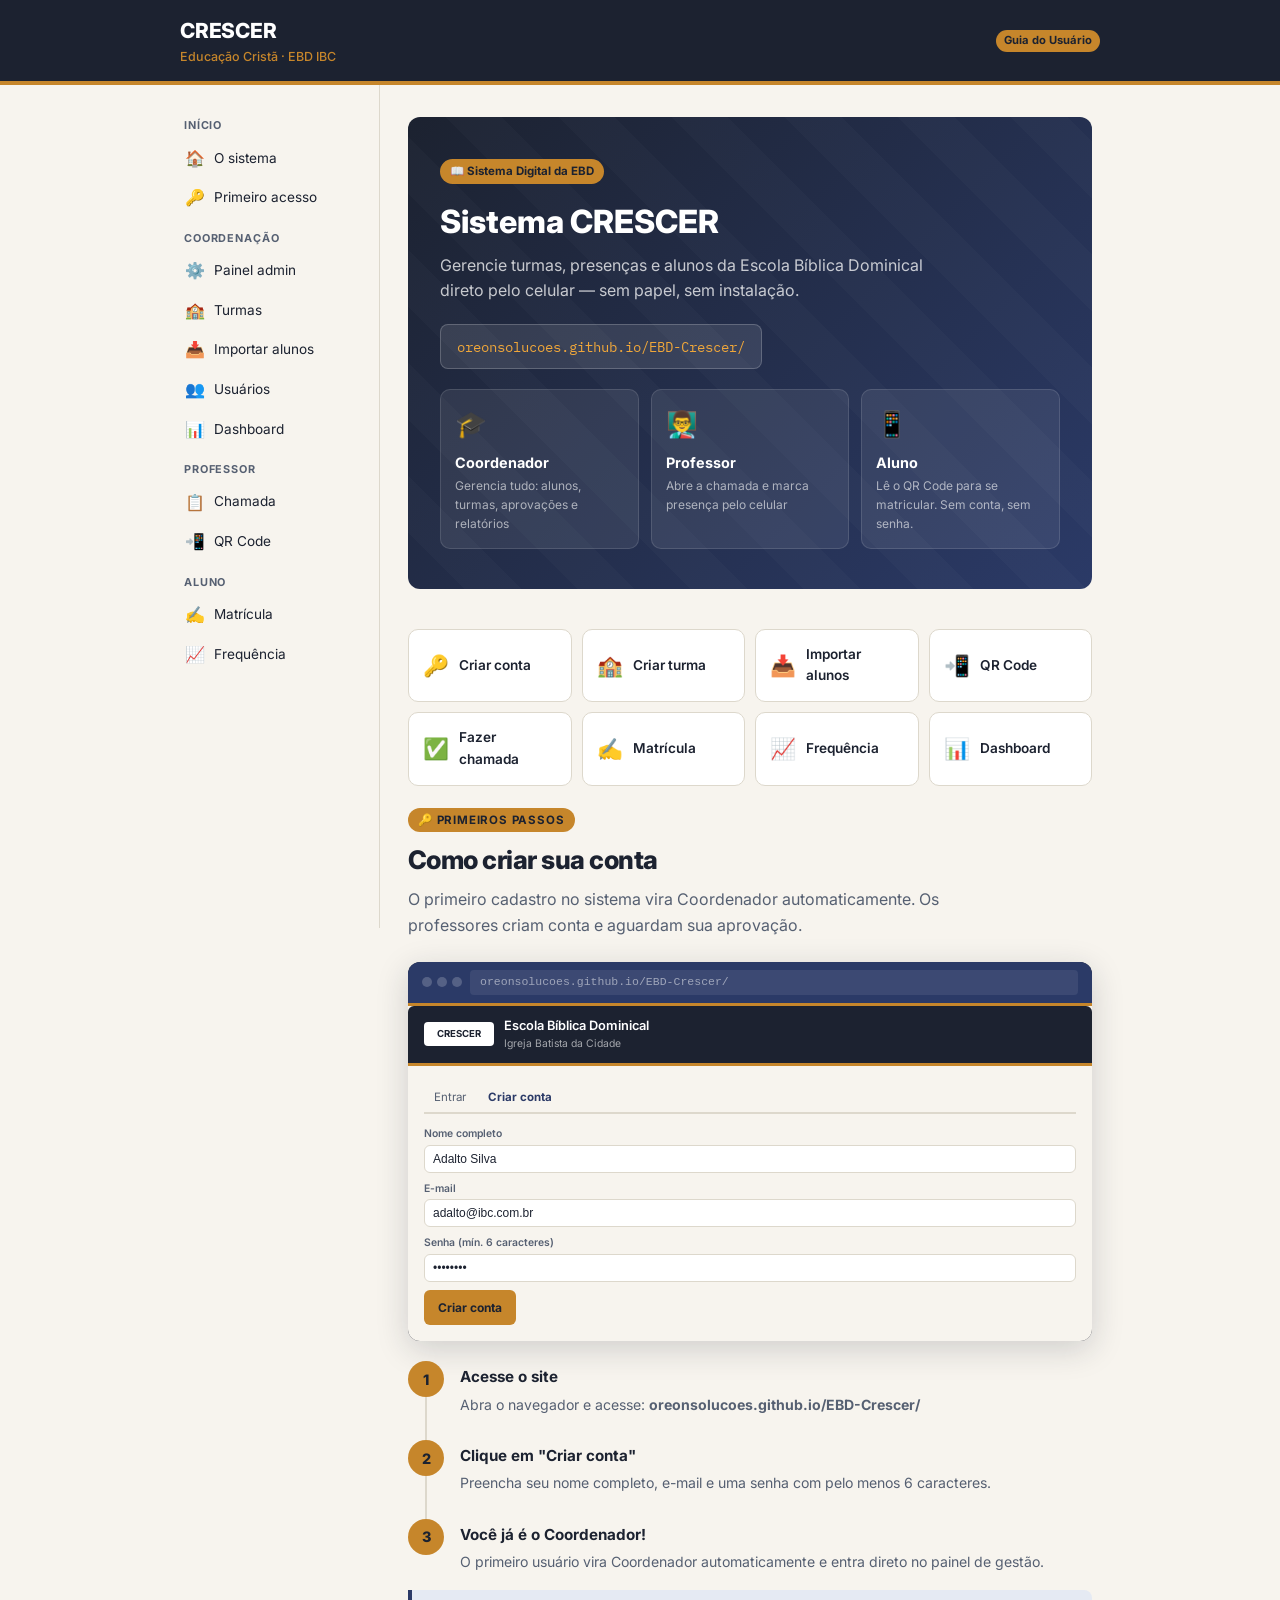
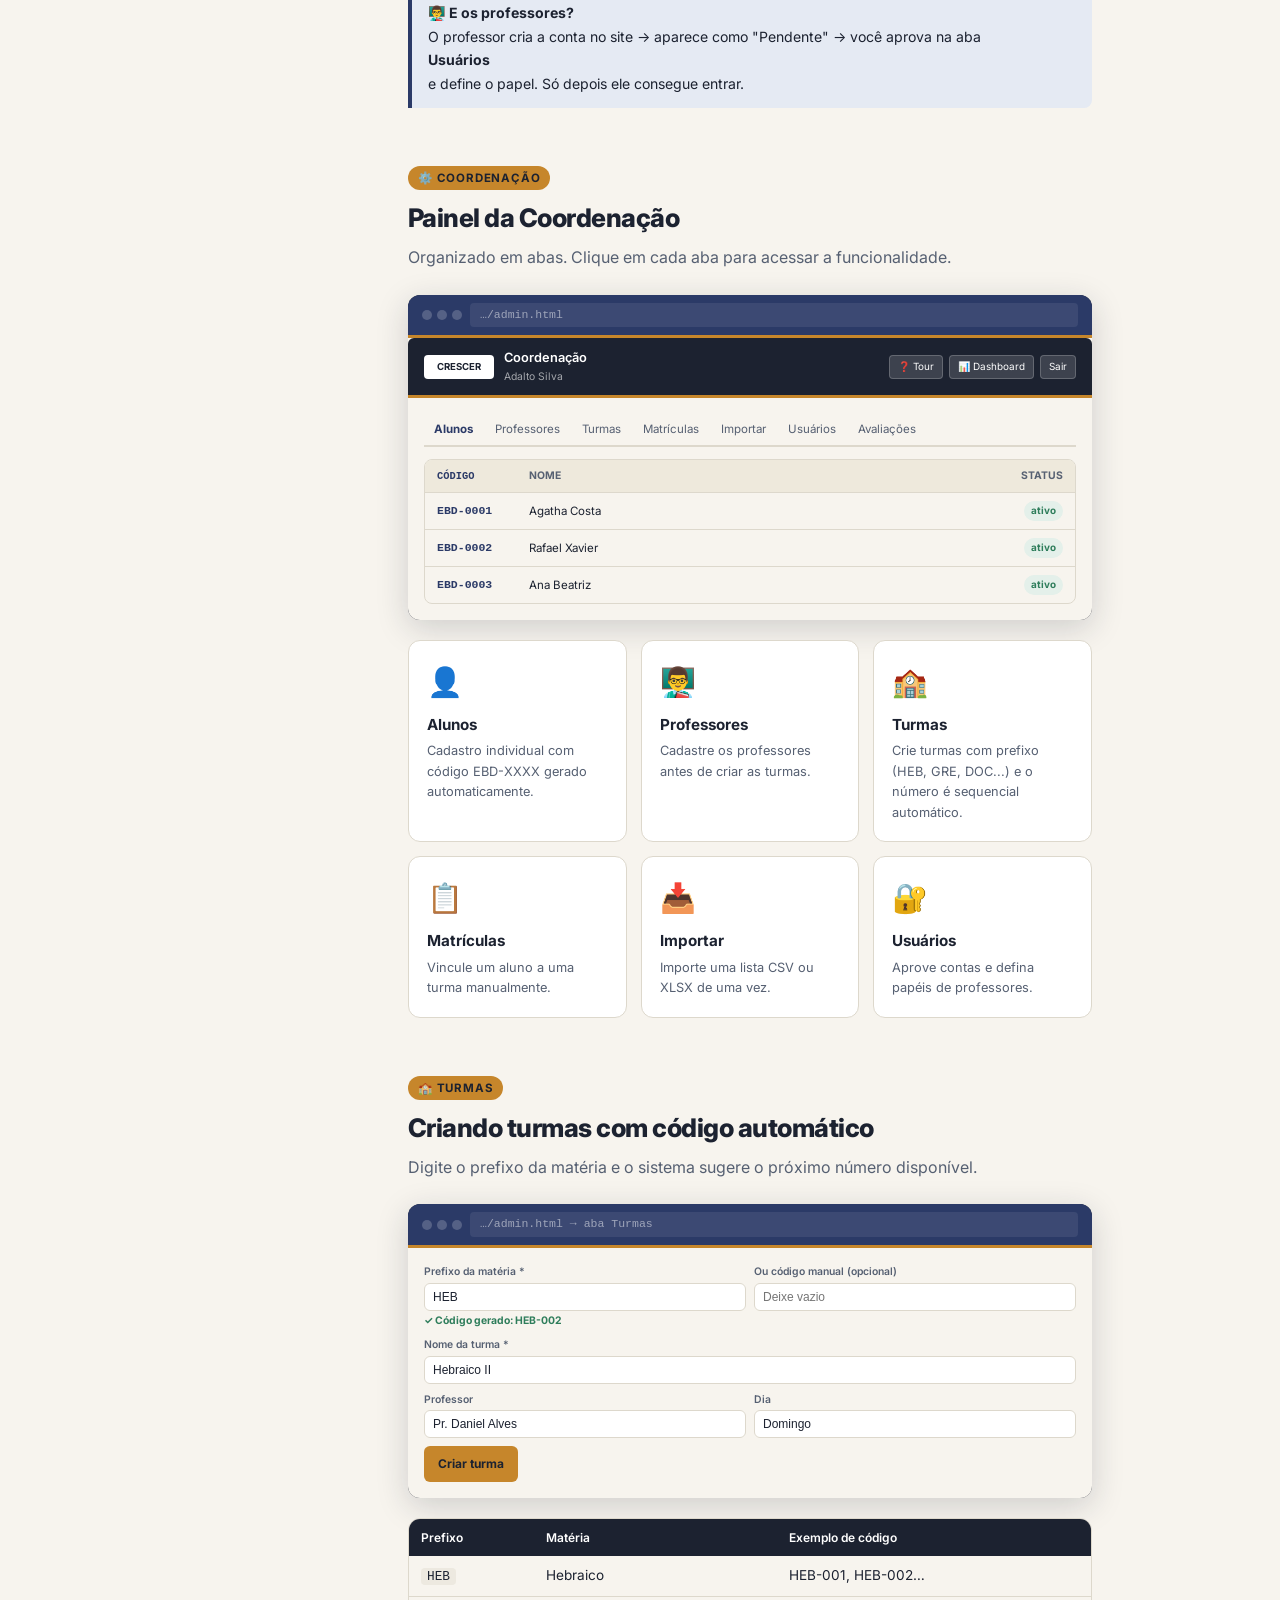
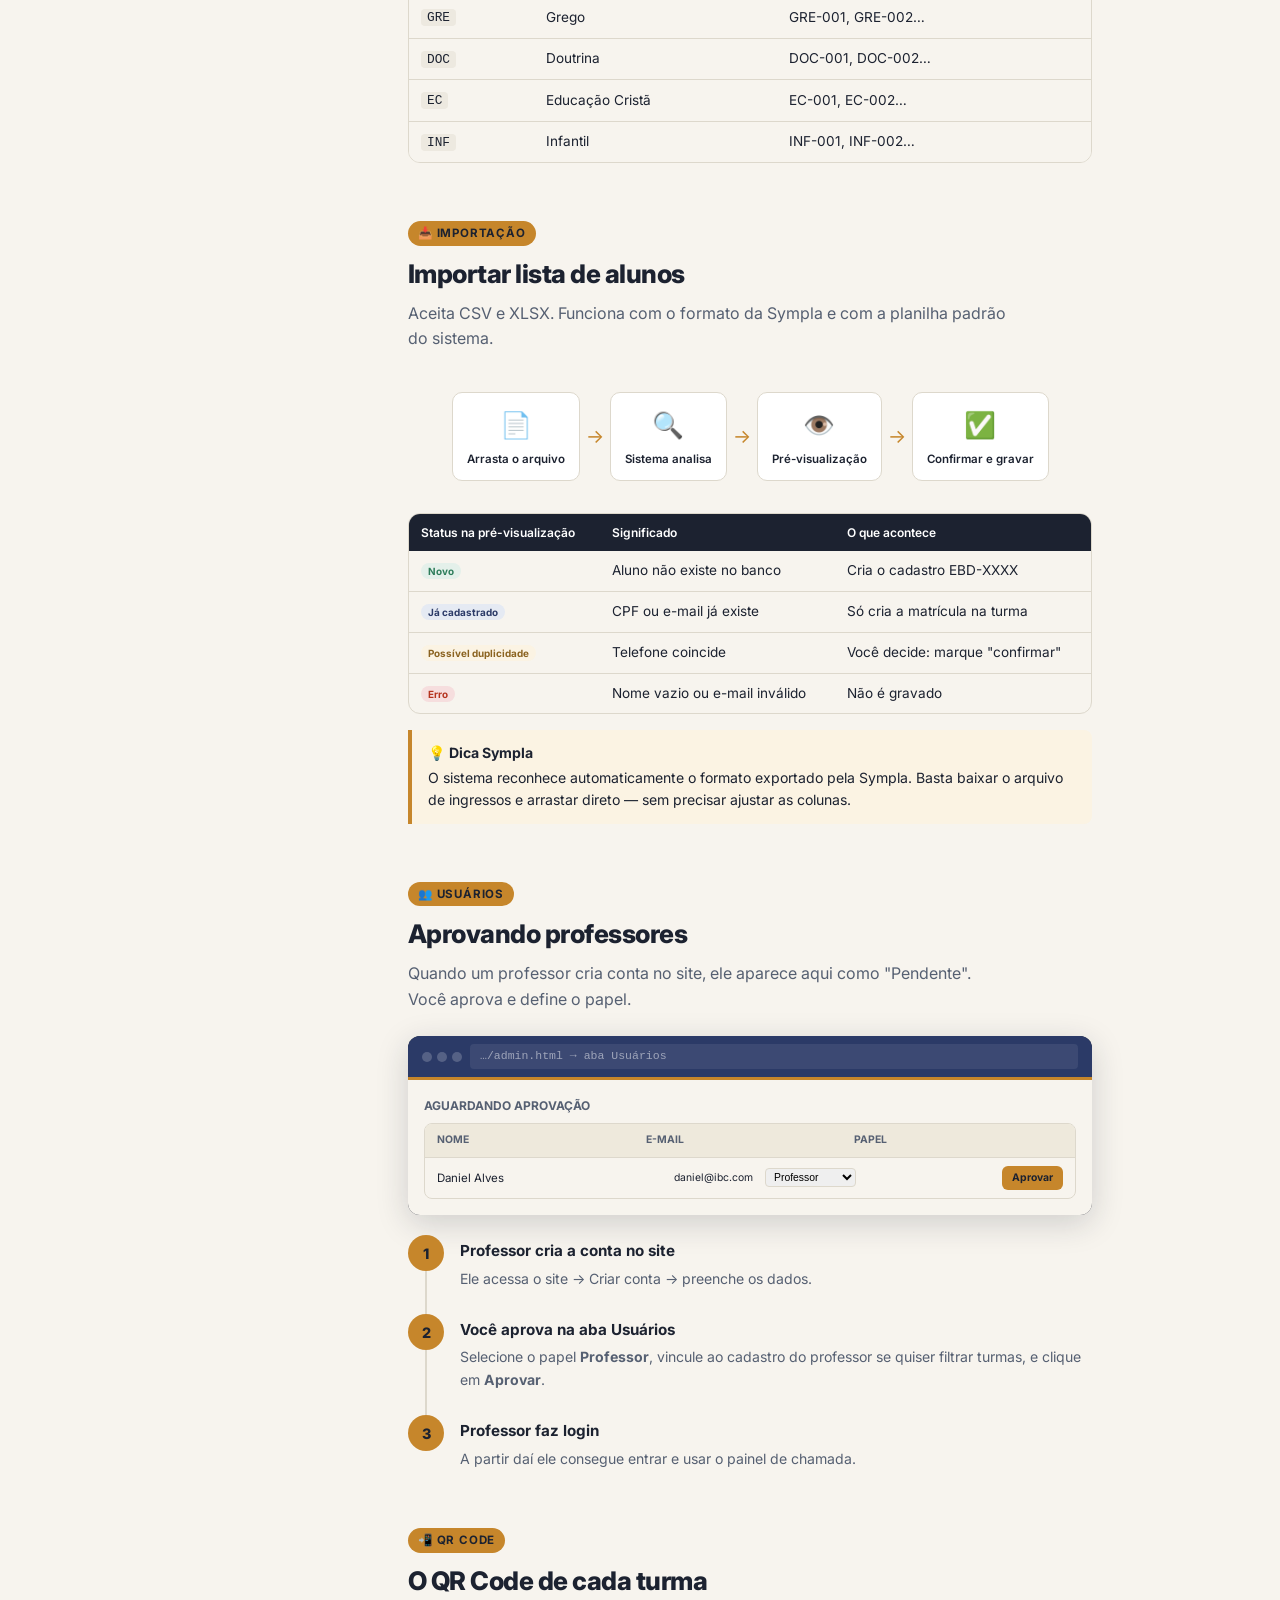
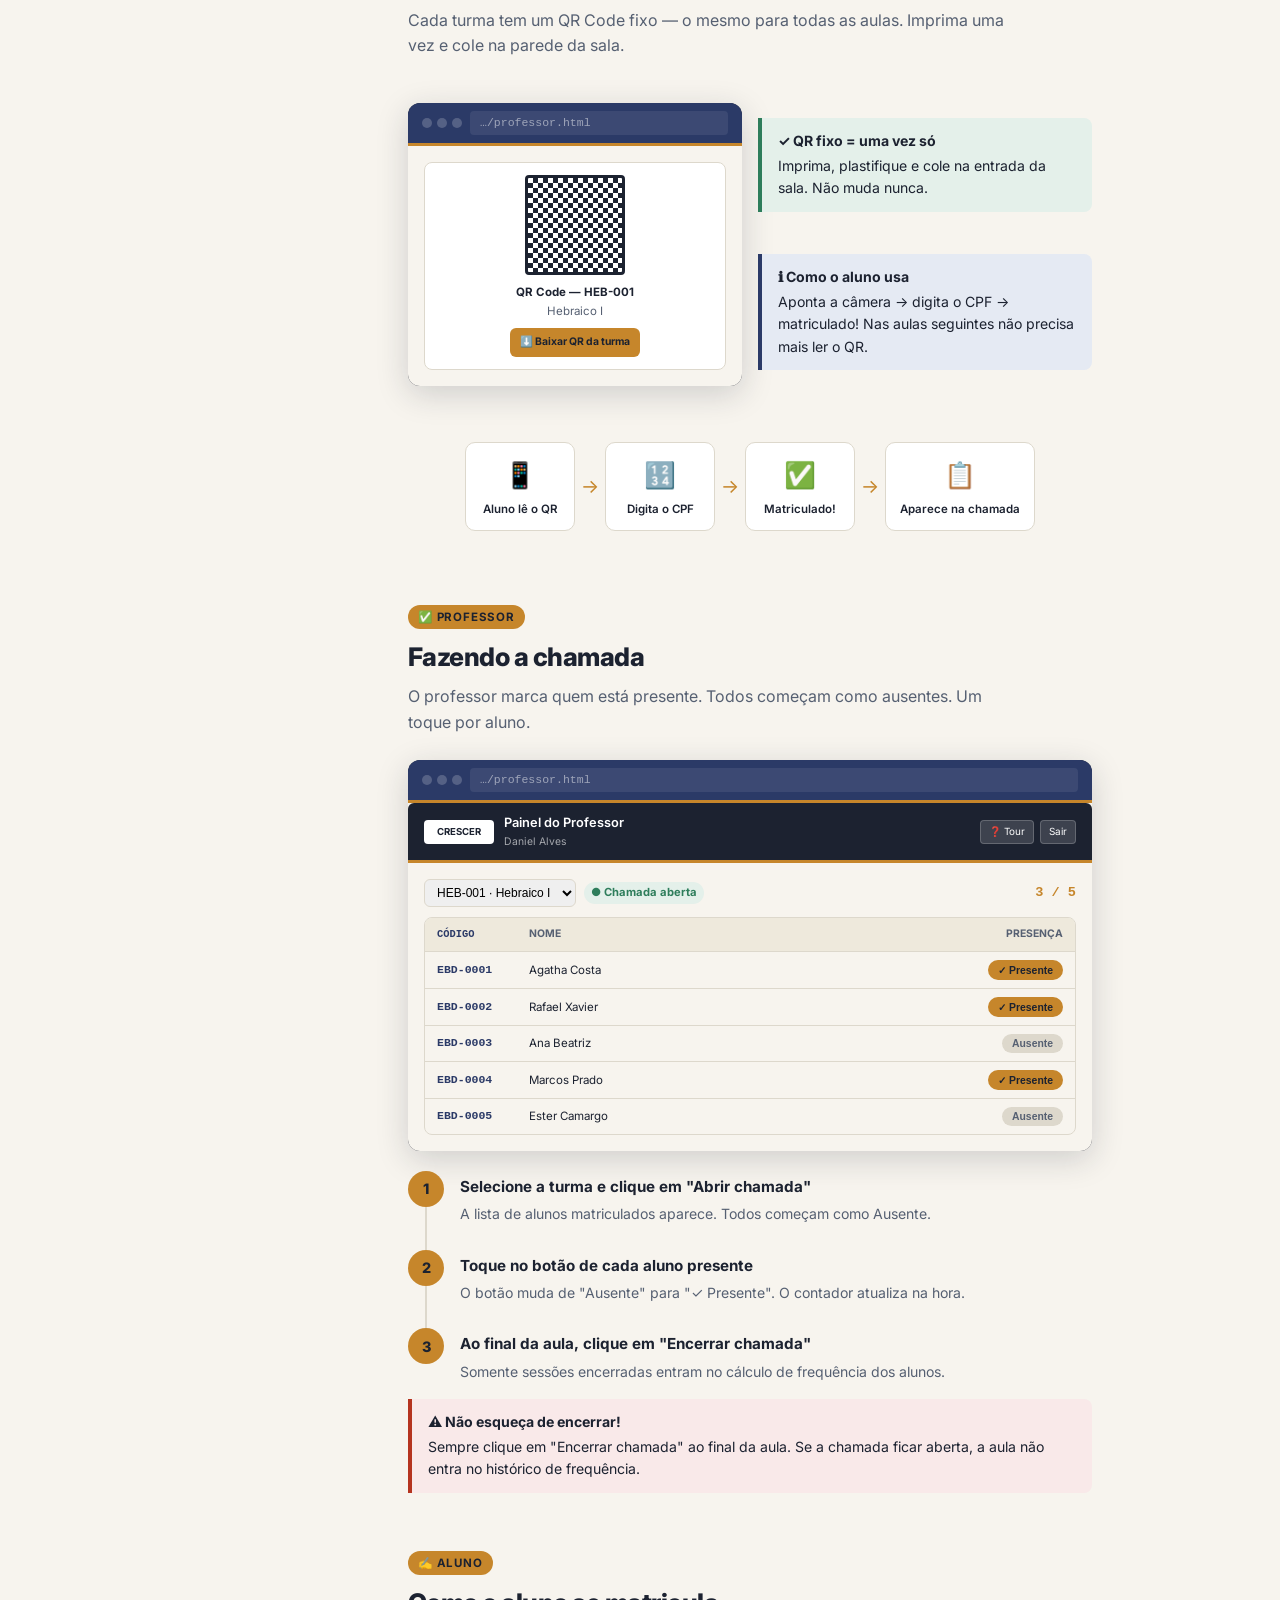
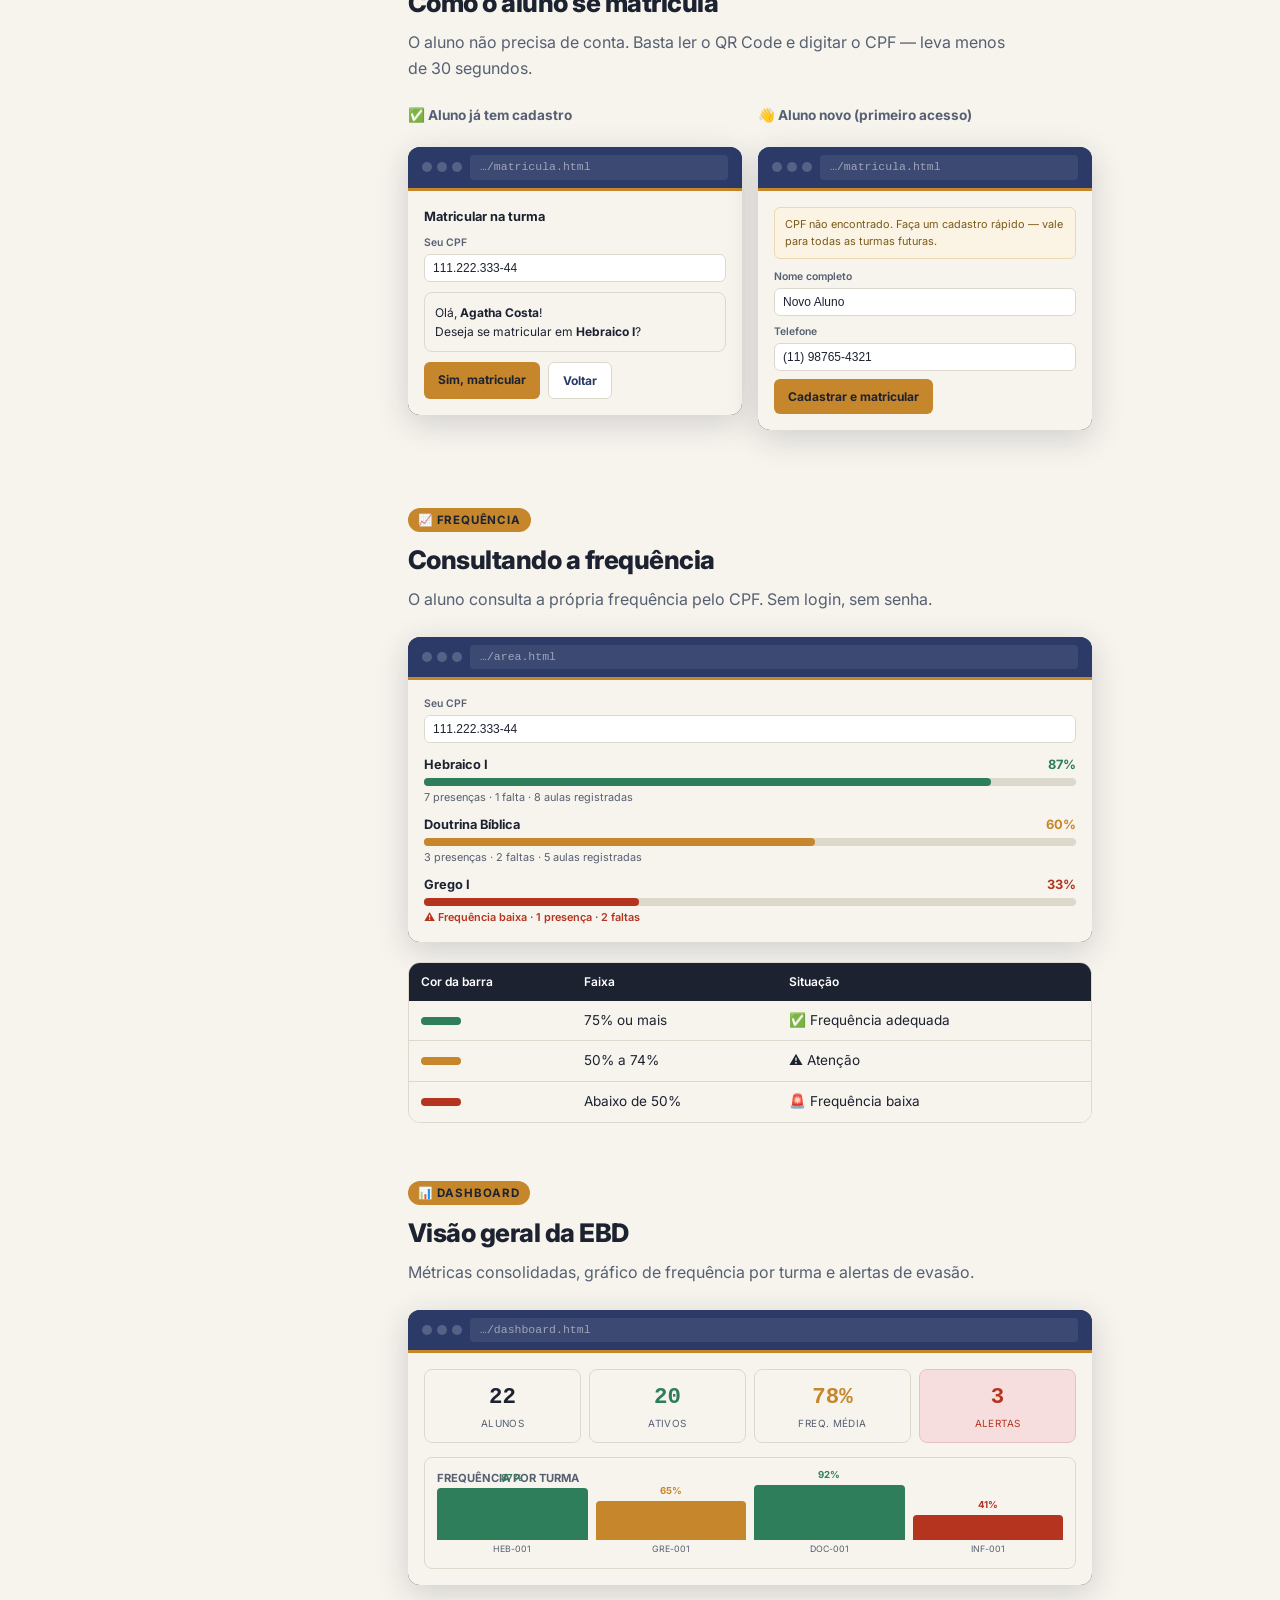
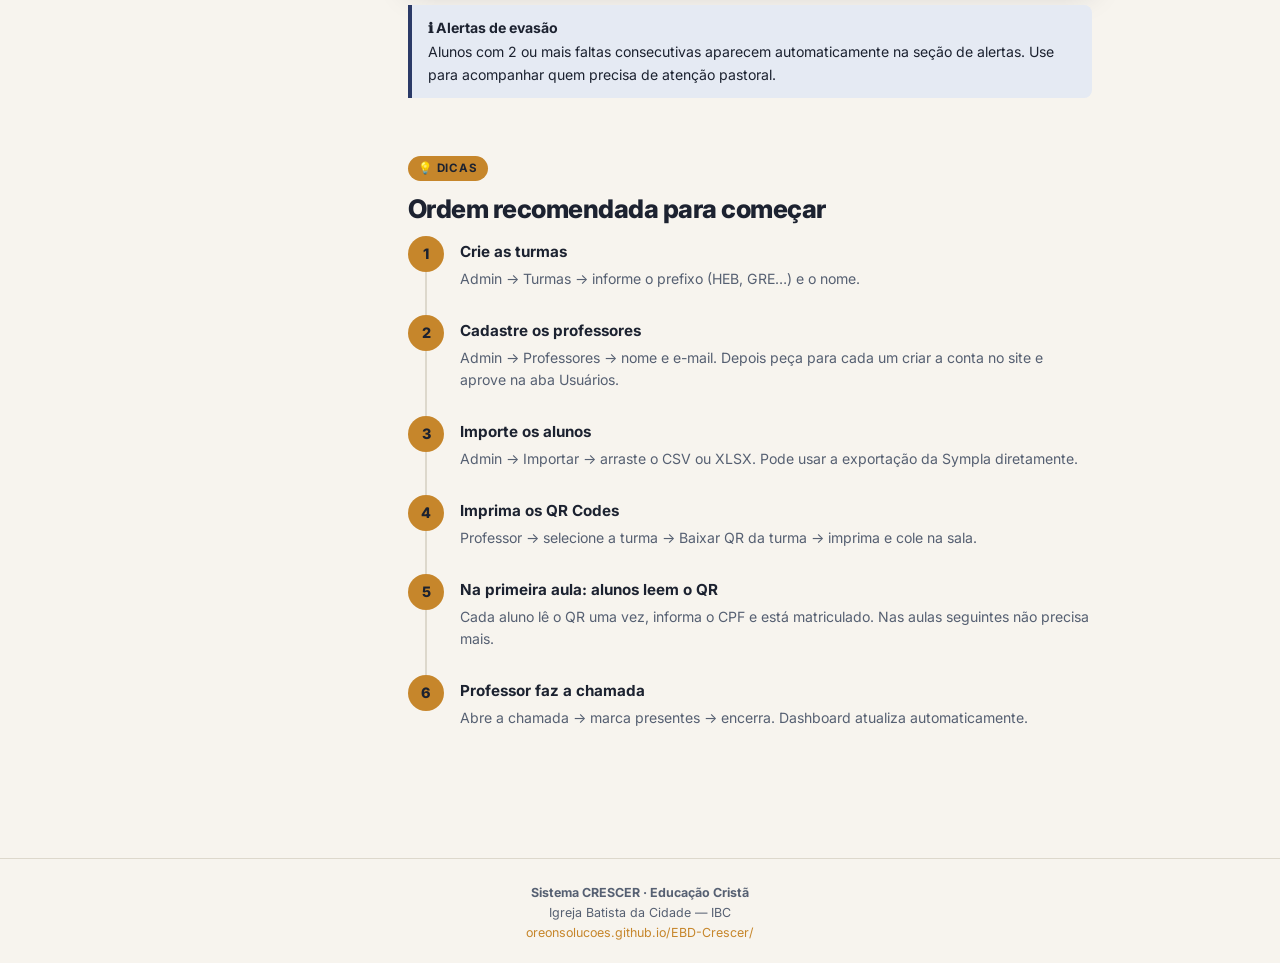
==== commit a4fd4f54: "Refactor grid layout and styles in guia-crescer.html Updated grid layout for responsive design and a" ====
--- a/public/guia-crescer.html
+++ b/public/guia-crescer.html
@@ -232,7 +232,7 @@
   width: 100%; padding: 6px 8px; border: 1px solid var(--linha);
   border-radius: 6px; font-size: .75rem; background: #fff; color: var(--azul);
 }
-.sim-field.grid2 { display: grid; grid-template-columns: 1fr 1fr; gap: 8px; }
+.sim-field.grid2 { display: grid; grid-template-columns: 1fr; gap: 8px; } @media (min-width: 480px) { .sim-field.grid2 { grid-template-columns: 1fr 1fr; } }
 .sim-btn {
   background: var(--ambar); color: var(--azul);
   border: none; border-radius: 6px; padding: 8px 14px;
@@ -352,6 +352,39 @@
   padding: 24px 20px; text-align: center;
   font-size: .78rem; color: var(--cinza);
 }
+
+  /* ── GRIDS RESPONSIVOS ───────────────────────────────────── */
+  .grid-2col {
+    display: grid;
+    grid-template-columns: 1fr;
+    gap: 16px;
+    margin: 20px 0;
+  }
+  @media (min-width: 560px) {
+    .grid-2col { grid-template-columns: 1fr 1fr; }
+  }
+  .grid-metricas {
+    display: grid;
+    grid-template-columns: 1fr 1fr;
+    gap: 8px;
+    margin-bottom: 14px;
+  }
+  @media (min-width: 480px) {
+    .grid-metricas { grid-template-columns: repeat(4, 1fr); }
+  }
+  /* fluxo wraps no mobile */
+  .fluxo { flex-wrap: wrap; justify-content: center; }
+  /* sim-row overflow no mobile */
+  .sim-row { flex-wrap: wrap; }
+  /* mock-bar url-bar some no mobile pequeno */
+  @media (max-width: 400px) {
+    .url-bar { display: none; }
+    .sim-btns { display: none; }
+    .hero h1 { font-size: 1.5rem; }
+    .hero { padding: 24px 18px; }
+    .content { padding: 16px 12px; }
+    h2.section-title { font-size: 1.3rem; }
+  }
 </style>
 </head>
 <body>
@@ -627,11 +660,11 @@
         <div class="mock-body">
           <div style="font-size:.75rem;font-weight:700;margin-bottom:8px;color:var(--cinza)">AGUARDANDO APROVAÇÃO</div>
           <div class="sim-lista">
-            <div class="sim-row header"><span style="flex:1">Nome</span><span style="min-width:120px">E-mail</span><span style="min-width:100px">Papel</span><span></span></div>
+            <div class="sim-row header"><span style="flex:1">Nome</span><span style="flex:1">E-mail</span><span style="flex:1">Papel</span><span></span></div>
             <div class="sim-row">
               <span style="flex:1">Daniel Alves</span>
-              <span style="min-width:120px;font-size:.65rem">daniel@ibc.com</span>
-              <span style="min-width:100px">
+              <span style="font-size:.65rem">daniel@ibc.com</span>
+              <span style="flex:1">
                 <select style="font-size:.65rem;padding:2px 4px;border:1px solid var(--linha);border-radius:4px">
                   <option>Professor</option>
                   <option>Coordenador</option>
@@ -665,7 +698,7 @@
       <h2 class="section-title">O QR Code de cada turma</h2>
       <p class="section-desc">Cada turma tem um QR Code fixo — o mesmo para todas as aulas. Imprima uma vez e cole na parede da sala.</p>
 
-      <div style="display:grid;grid-template-columns:1fr 1fr;gap:16px;margin:20px 0">
+      <div class="grid-2col">
         <div class="mock-frame">
           <div class="mock-bar"><div class="dots"><div class="dot"></div><div class="dot"></div><div class="dot"></div></div><div class="url-bar">…/professor.html</div></div>
           <div class="mock-body">
@@ -756,7 +789,7 @@
       <h2 class="section-title">Como o aluno se matricula</h2>
       <p class="section-desc">O aluno não precisa de conta. Basta ler o QR Code e digitar o CPF — leva menos de 30 segundos.</p>
 
-      <div style="display:grid;grid-template-columns:1fr 1fr;gap:16px;margin:20px 0">
+      <div class="grid-2col">
         <div>
           <h3 style="font-size:.85rem;font-weight:700;margin-bottom:10px;color:var(--cinza)">✅ Aluno já tem cadastro</h3>
           <div class="mock-frame">
@@ -849,7 +882,7 @@
       <div class="mock-frame">
         <div class="mock-bar"><div class="dots"><div class="dot"></div><div class="dot"></div><div class="dot"></div></div><div class="url-bar">…/dashboard.html</div></div>
         <div class="mock-body">
-          <div style="display:grid;grid-template-columns:repeat(4,1fr);gap:8px;margin-bottom:14px">
+          <div class="grid-metricas">
             <div style="background:var(--papel);border:1px solid var(--linha);border-radius:8px;padding:10px;text-align:center">
               <div style="font-size:1.4rem;font-weight:800;font-family:monospace">22</div>
               <div style="font-size:.62rem;color:var(--cinza);text-transform:uppercase;letter-spacing:.04em">Alunos</div>
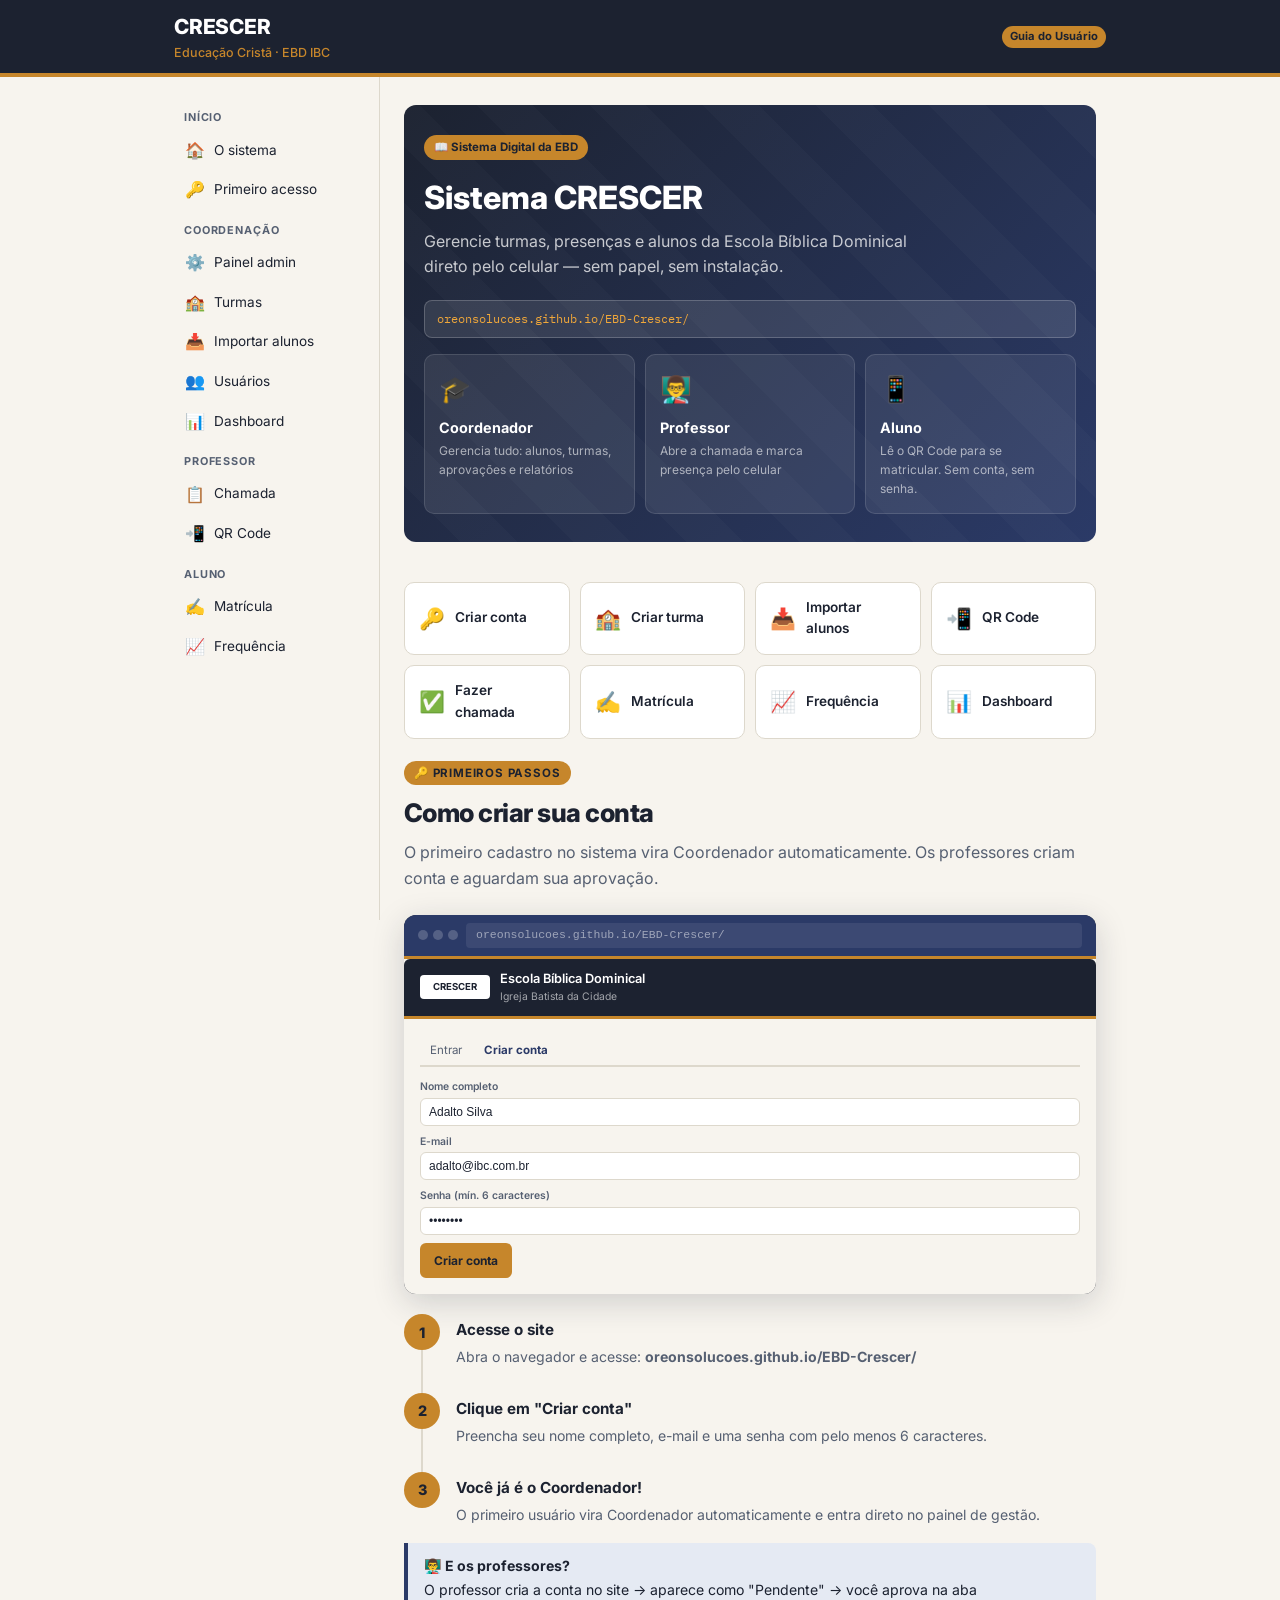
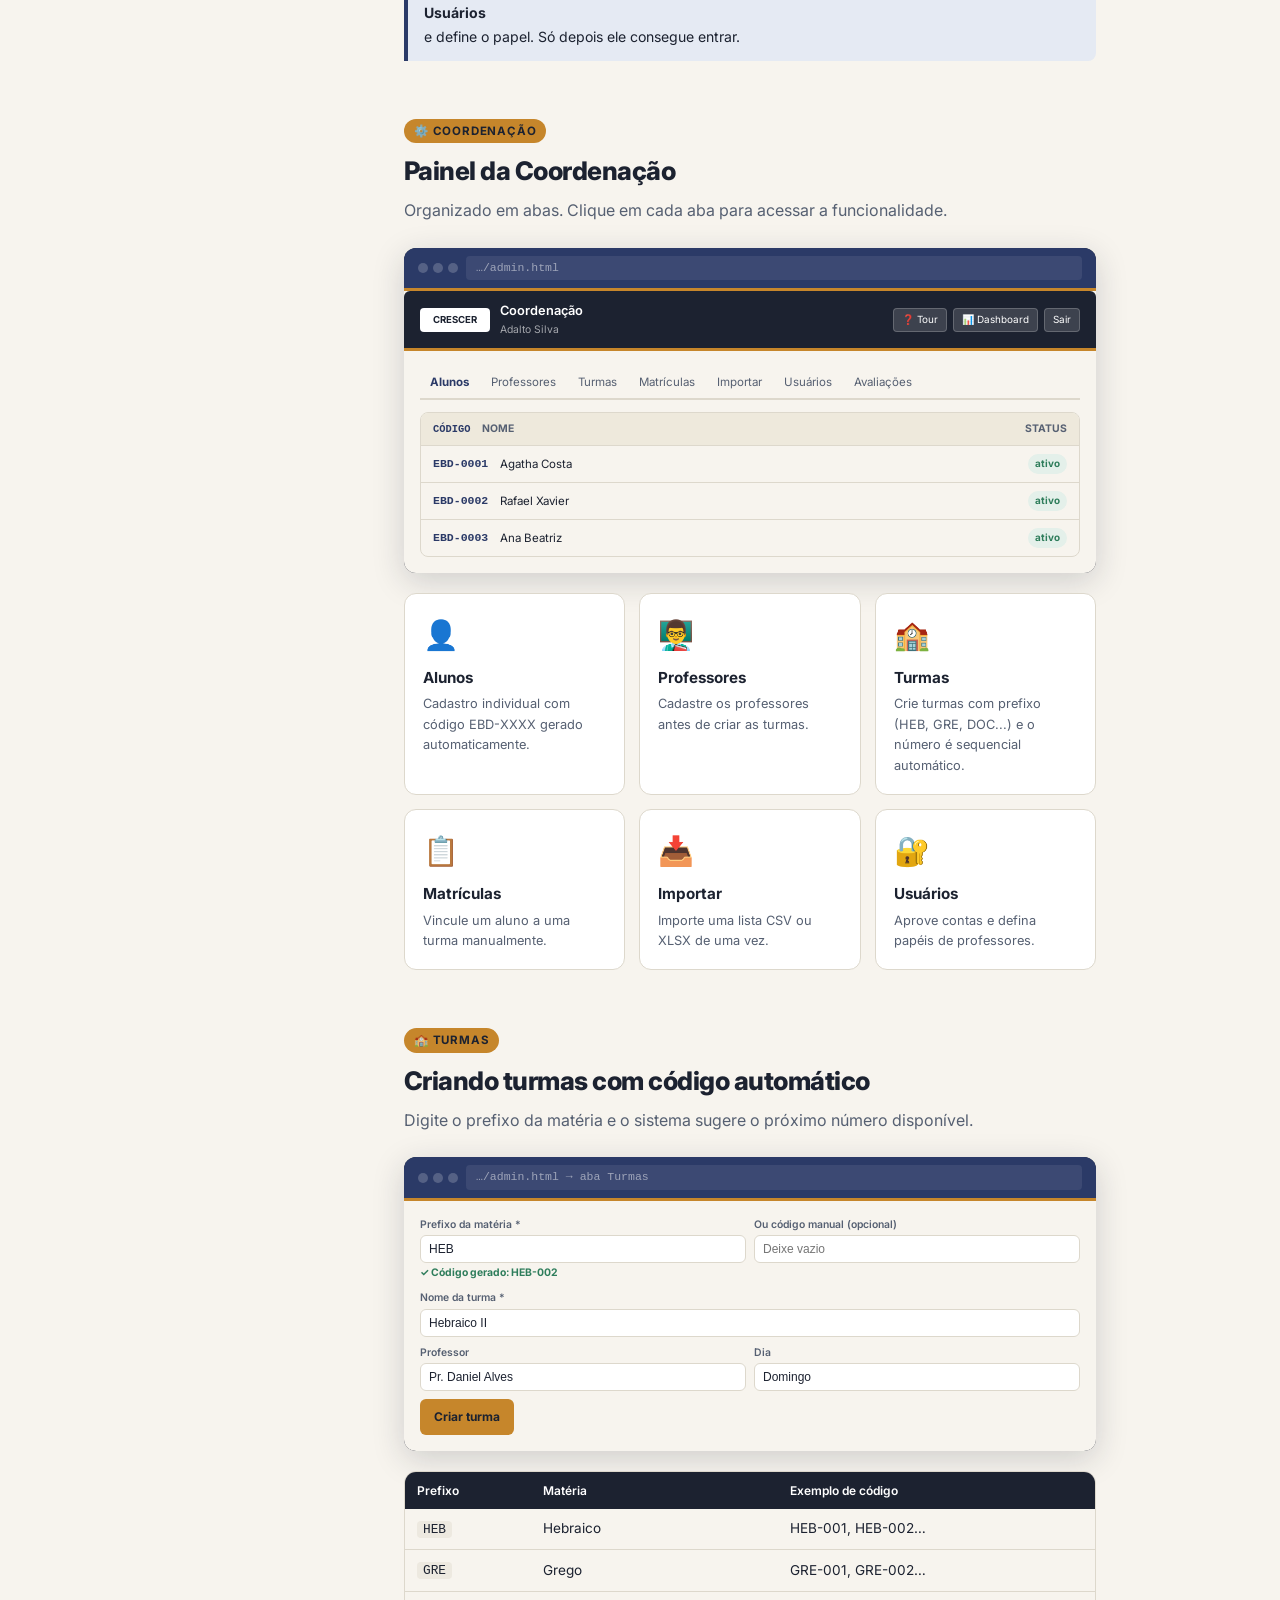
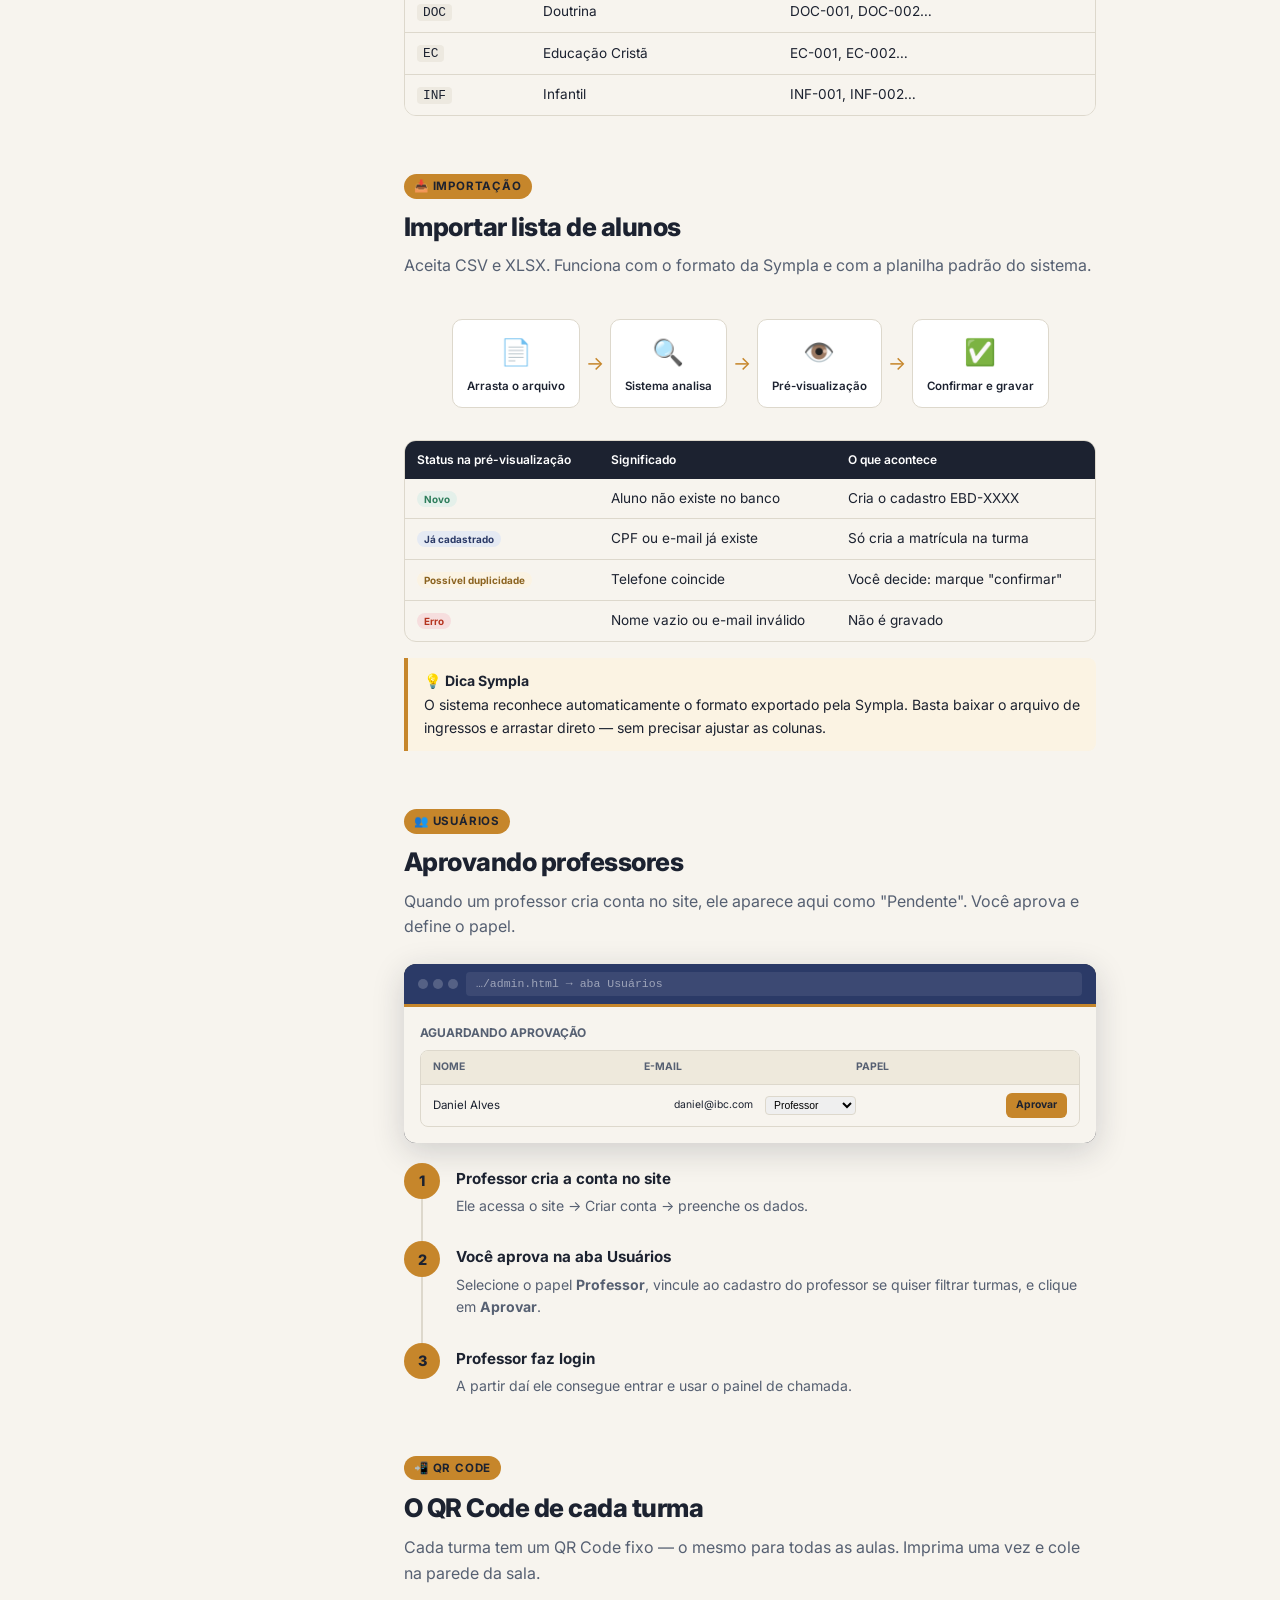
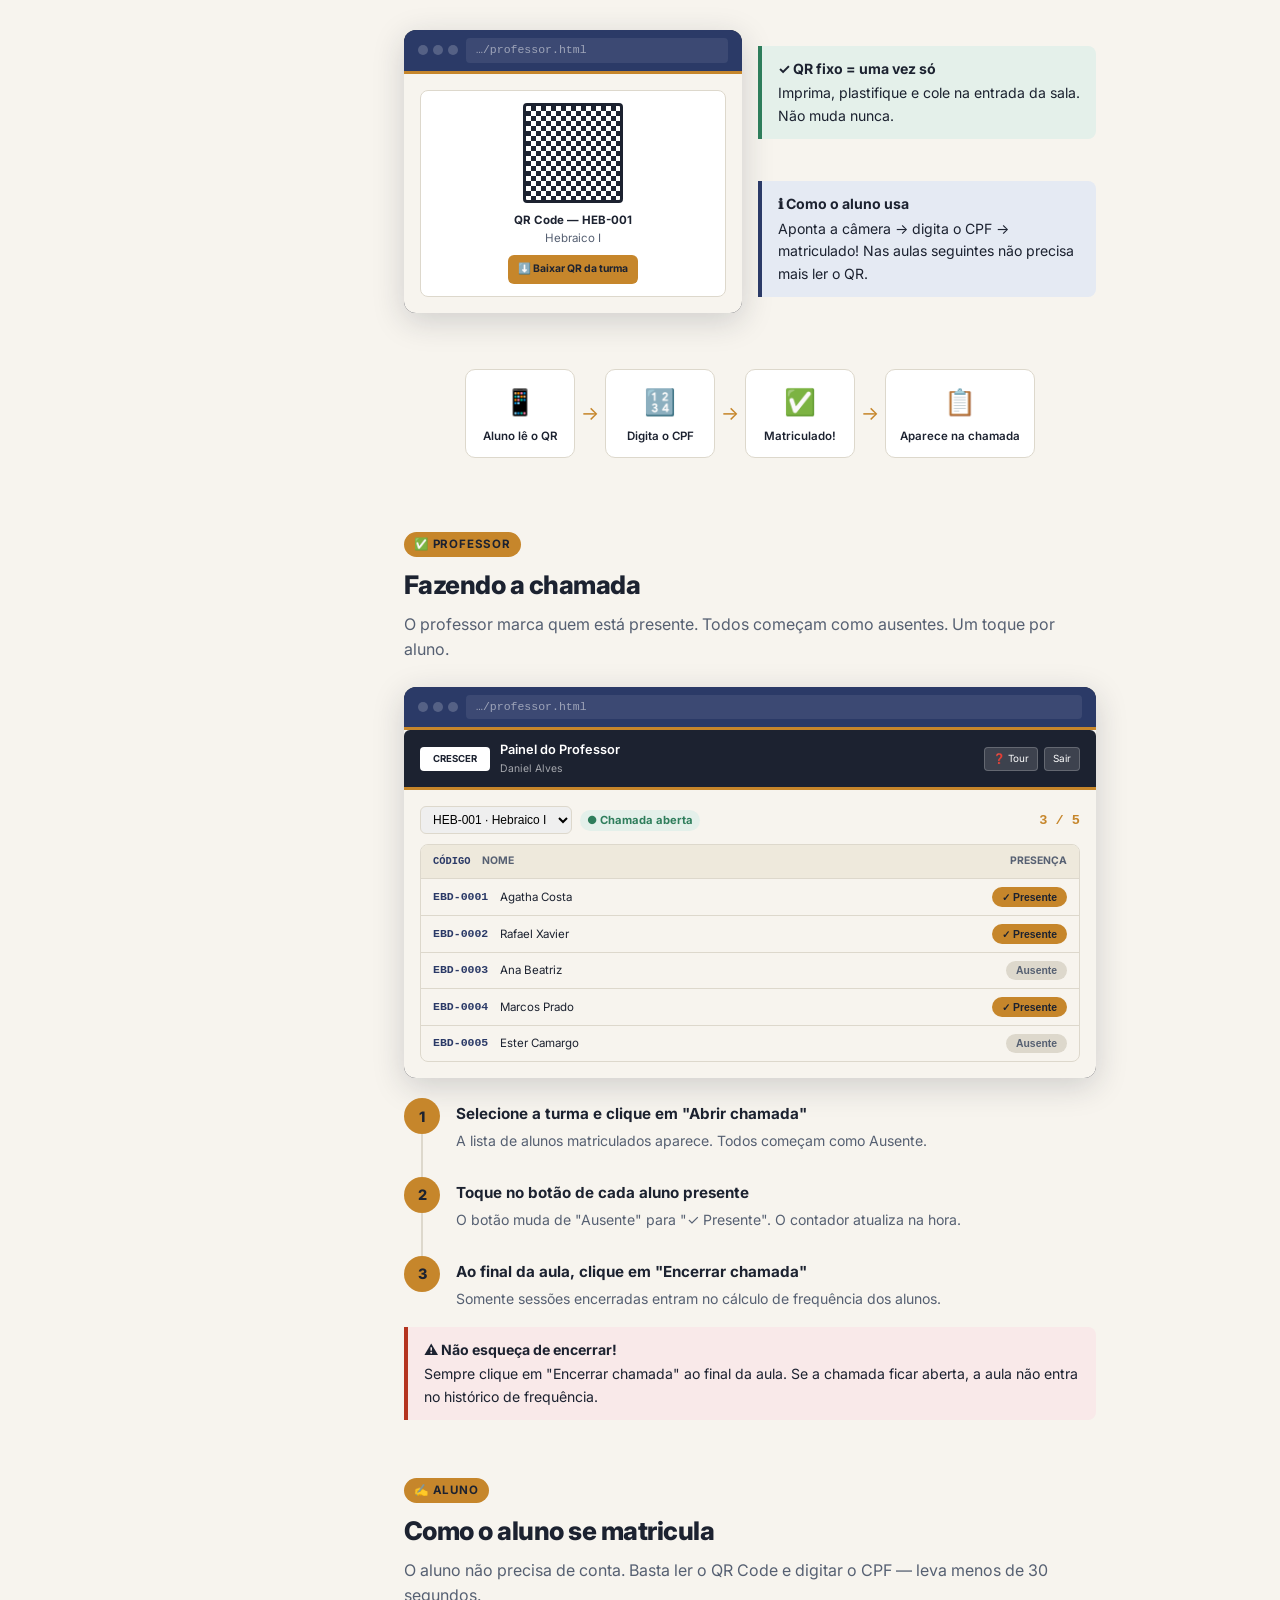
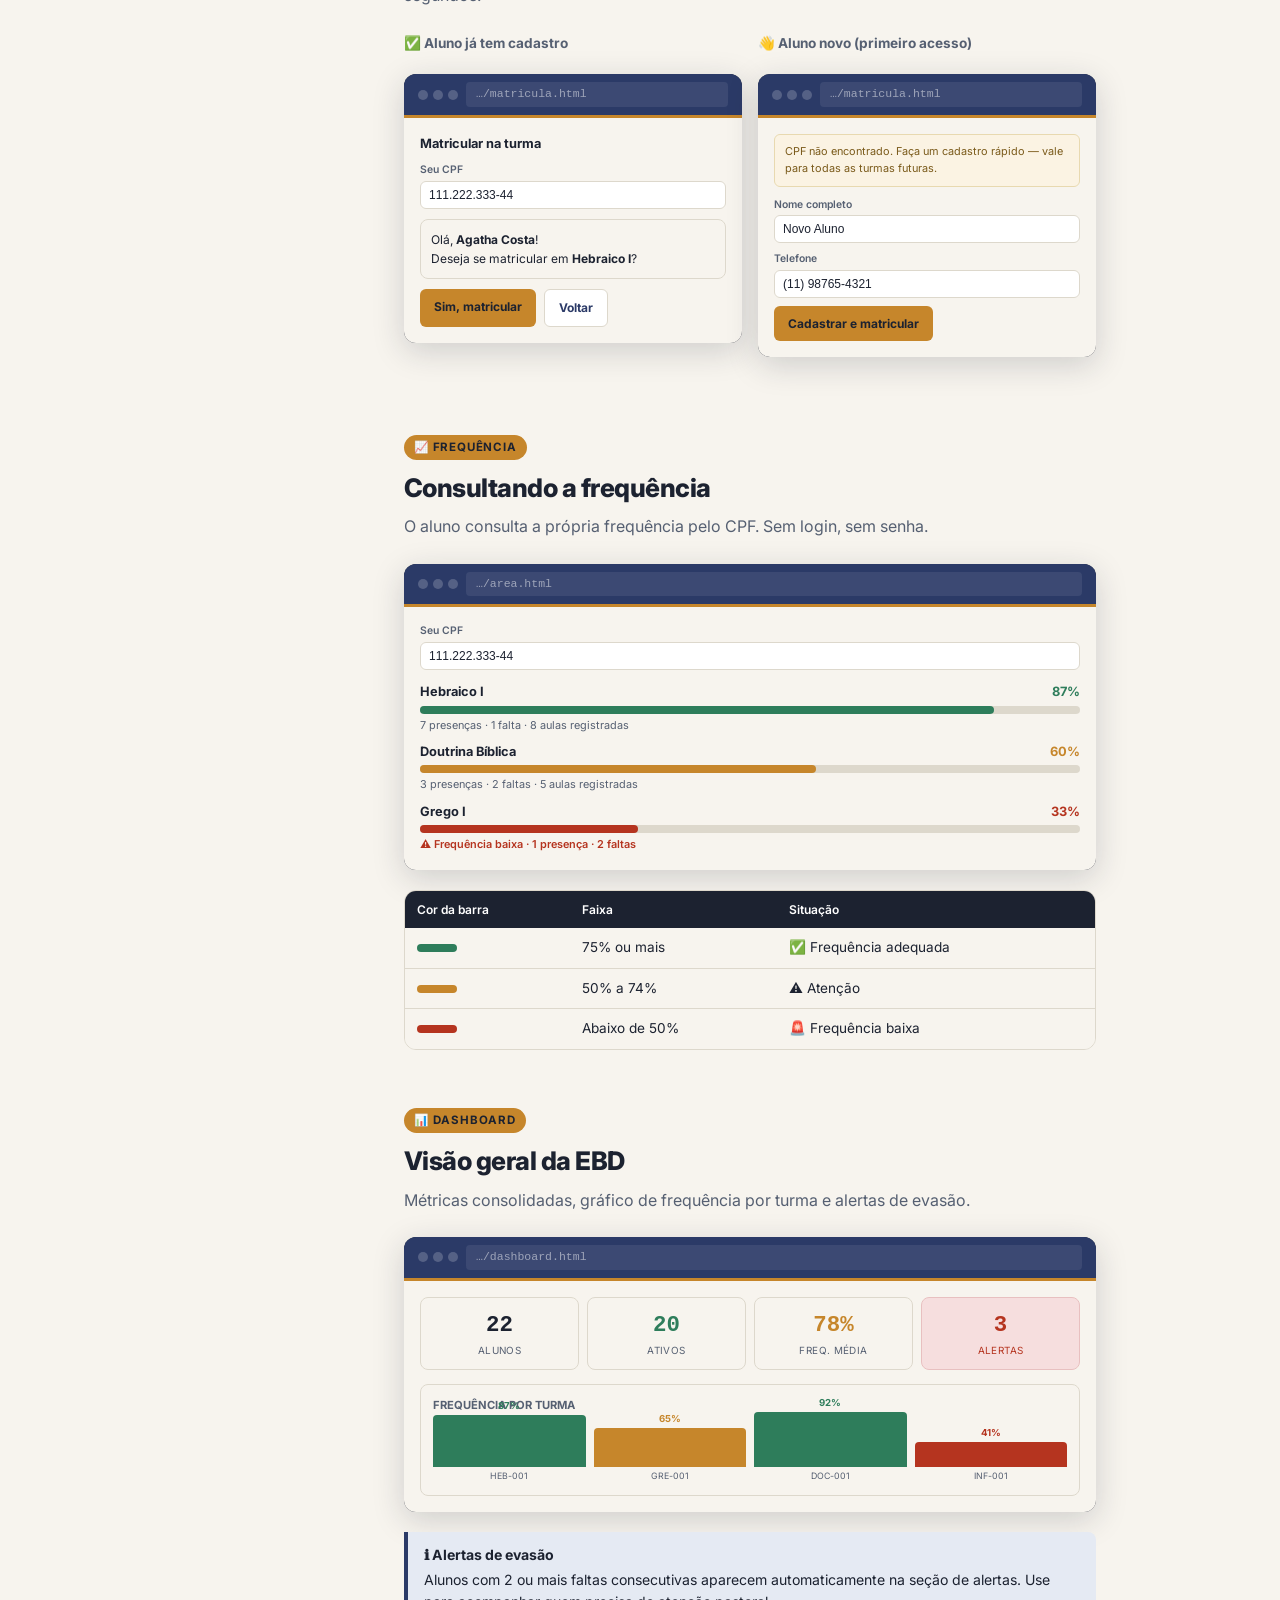
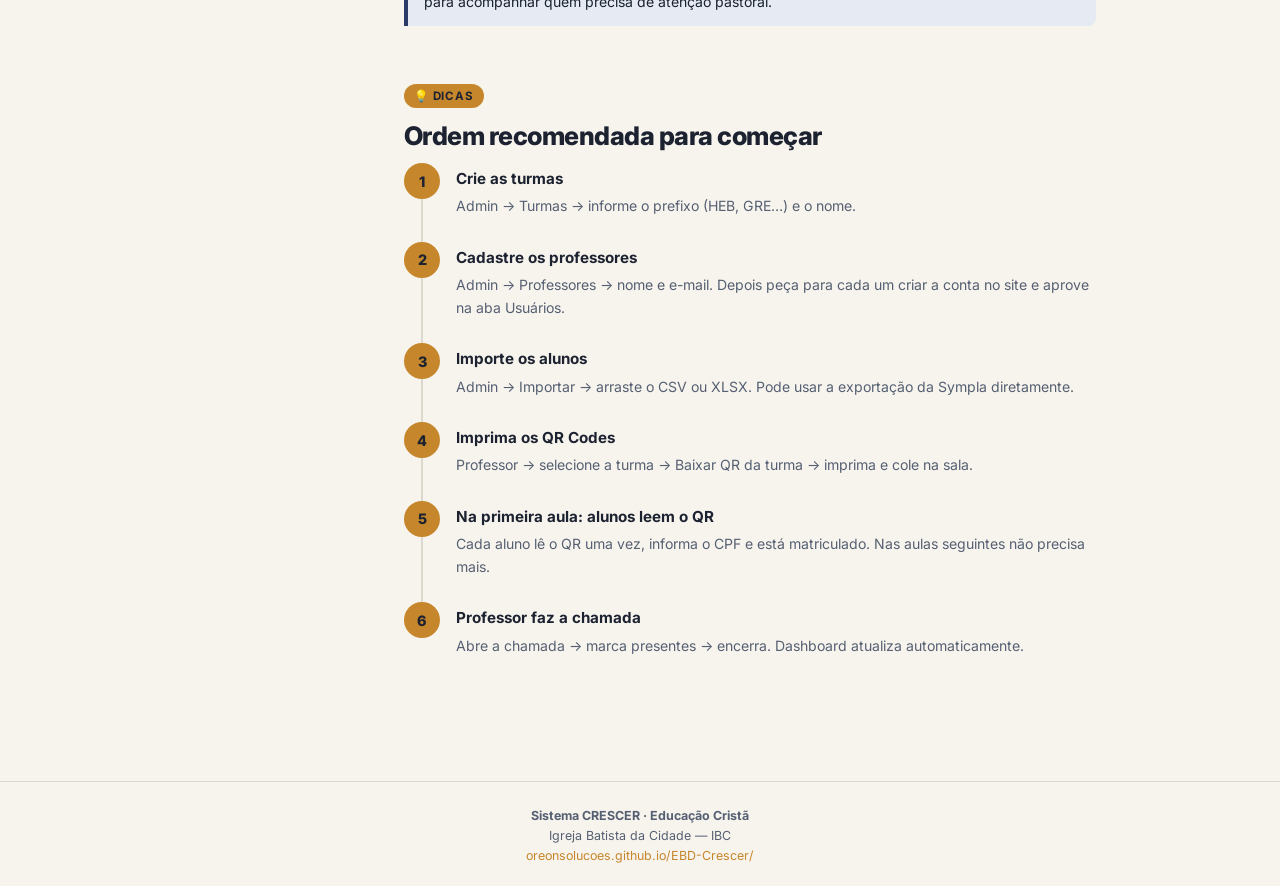
==== commit f4e6dd0e: "Atualizar o guia-crescer.html" ====
--- a/public/guia-crescer.html
+++ b/public/guia-crescer.html
@@ -21,12 +21,14 @@
   --r: 12px;
 }
 *, *::before, *::after { box-sizing: border-box; margin: 0; padding: 0; }
-html { scroll-behavior: smooth; }
+html { scroll-behavior: smooth; overflow-x: hidden; }
 body {
   font-family: 'Inter', sans-serif;
   background: var(--papel);
   color: var(--azul);
   line-height: 1.6;
+  overflow-x: hidden;
+  width: 100%;
 }
 
 /* ── HEADER ─────────────────────────────────────────────── */
@@ -34,11 +36,12 @@
   background: var(--azul);
   border-bottom: 4px solid var(--ambar);
   position: sticky; top: 0; z-index: 100;
+  width: 100%; overflow: hidden;
 }
 .site-header .inner {
   max-width: 960px; margin: 0 auto;
-  padding: 14px 20px;
-  display: flex; align-items: center; gap: 16px;
+  padding: 10px 14px;
+  display: flex; align-items: center; gap: 10px; flex-wrap: wrap;
 }
 .site-header .logo-text {
   font-size: 1.3rem; font-weight: 800;
@@ -58,7 +61,7 @@
 .layout {
   max-width: 960px; margin: 0 auto;
   display: grid; grid-template-columns: 220px 1fr;
-  gap: 0; min-height: 100vh;
+  gap: 0; min-height: 100vh; width: 100%;
 }
 @media (max-width: 700px) { .layout { grid-template-columns: 1fr; } }
 
@@ -87,8 +90,8 @@
 .sidenav .nav-icon { font-size: 1rem; width: 22px; text-align: center; }
 
 /* ── CONTEÚDO ────────────────────────────────────────────── */
-.content { padding: 32px 28px; }
-@media (max-width: 700px) { .content { padding: 20px 16px; } }
+.content { padding: 16px 14px; }
+@media (min-width: 700px) { .content { padding: 28px 24px; } }
 
 /* Seções */
 .section { margin-bottom: 56px; scroll-margin-top: 80px; }
@@ -112,14 +115,15 @@
 /* ── HERO ────────────────────────────────────────────────── */
 .hero {
   background: linear-gradient(135deg, var(--azul) 0%, var(--azul2) 100%);
-  border-radius: var(--r); padding: 40px 32px; margin-bottom: 40px;
+  border-radius: var(--r); padding: 28px 20px; margin-bottom: 40px;
   color: #fff; position: relative; overflow: hidden;
+  width: 100%; box-sizing: border-box;
 }
 .hero::before {
   content: ""; position: absolute; inset: 0;
   background: repeating-linear-gradient(45deg,transparent,transparent 40px,rgba(255,255,255,.02) 40px,rgba(255,255,255,.02) 80px);
 }
-.hero .inner { position: relative; }
+.hero .inner { position: relative; width: 100%; max-width: 100%; }
 .hero .tag {
   background: var(--ambar); color: var(--azul);
   font-size: .72rem; font-weight: 700; padding: 3px 10px;
@@ -129,14 +133,18 @@
 .hero p  { color: rgba(255,255,255,.75); max-width: 520px; margin-bottom: 20px; }
 .hero .url {
   background: rgba(255,255,255,.1); border: 1px solid rgba(255,255,255,.2);
-  border-radius: 8px; padding: 10px 16px;
-  font-family: 'IBM Plex Mono', monospace; font-size: .9rem;
-  display: inline-block; color: var(--ambar2);
+  border-radius: 8px; padding: 8px 12px;
+  font-family: 'IBM Plex Mono', monospace; font-size: .78rem;
+  display: block; color: var(--ambar2);
+  word-break: break-all; max-width: 100%;
 }
 .perfis {
-  display: grid; grid-template-columns: repeat(3, 1fr); gap: 12px; margin-top: 20px;
-}
-@media (max-width: 500px) { .perfis { grid-template-columns: 1fr; } }
+  display: grid;
+  grid-template-columns: 1fr;
+  gap: 10px;
+  margin-top: 16px;
+}
+@media (min-width: 560px) { .perfis { grid-template-columns: repeat(3, 1fr); } }
 .perfil-card {
   background: rgba(255,255,255,.08); border: 1px solid rgba(255,255,255,.12);
   border-radius: 10px; padding: 14px;
@@ -385,6 +393,23 @@
     .content { padding: 16px 12px; }
     h2.section-title { font-size: 1.3rem; }
   }
+
+  /* ── MOCK FRAME MOBILE FIX ───────────────────────────────── */
+  .mock-frame { max-width: 100%; overflow: hidden; }
+  .mock-body  { overflow-x: auto; }
+  .sim-abas   { overflow-x: auto; -webkit-overflow-scrolling: touch; }
+  .sim-lista  { overflow-x: auto; }
+  .sim-row    { min-width: 0; }
+  .sim-cod    { min-width: 0; flex: none; }
+  /* perfil-card sem min-width */
+  .perfil-card { min-width: 0; }
+  /* indice responsivo */
+  .indice { grid-template-columns: repeat(2, 1fr); }
+  @media (min-width: 560px) { .indice { grid-template-columns: repeat(3, 1fr); } }
+  @media (min-width: 760px) { .indice { grid-template-columns: repeat(4, 1fr); } }
+  /* section-desc no mobile */
+  .section-desc { max-width: 100%; }
+
 </style>
 </head>
 <body>
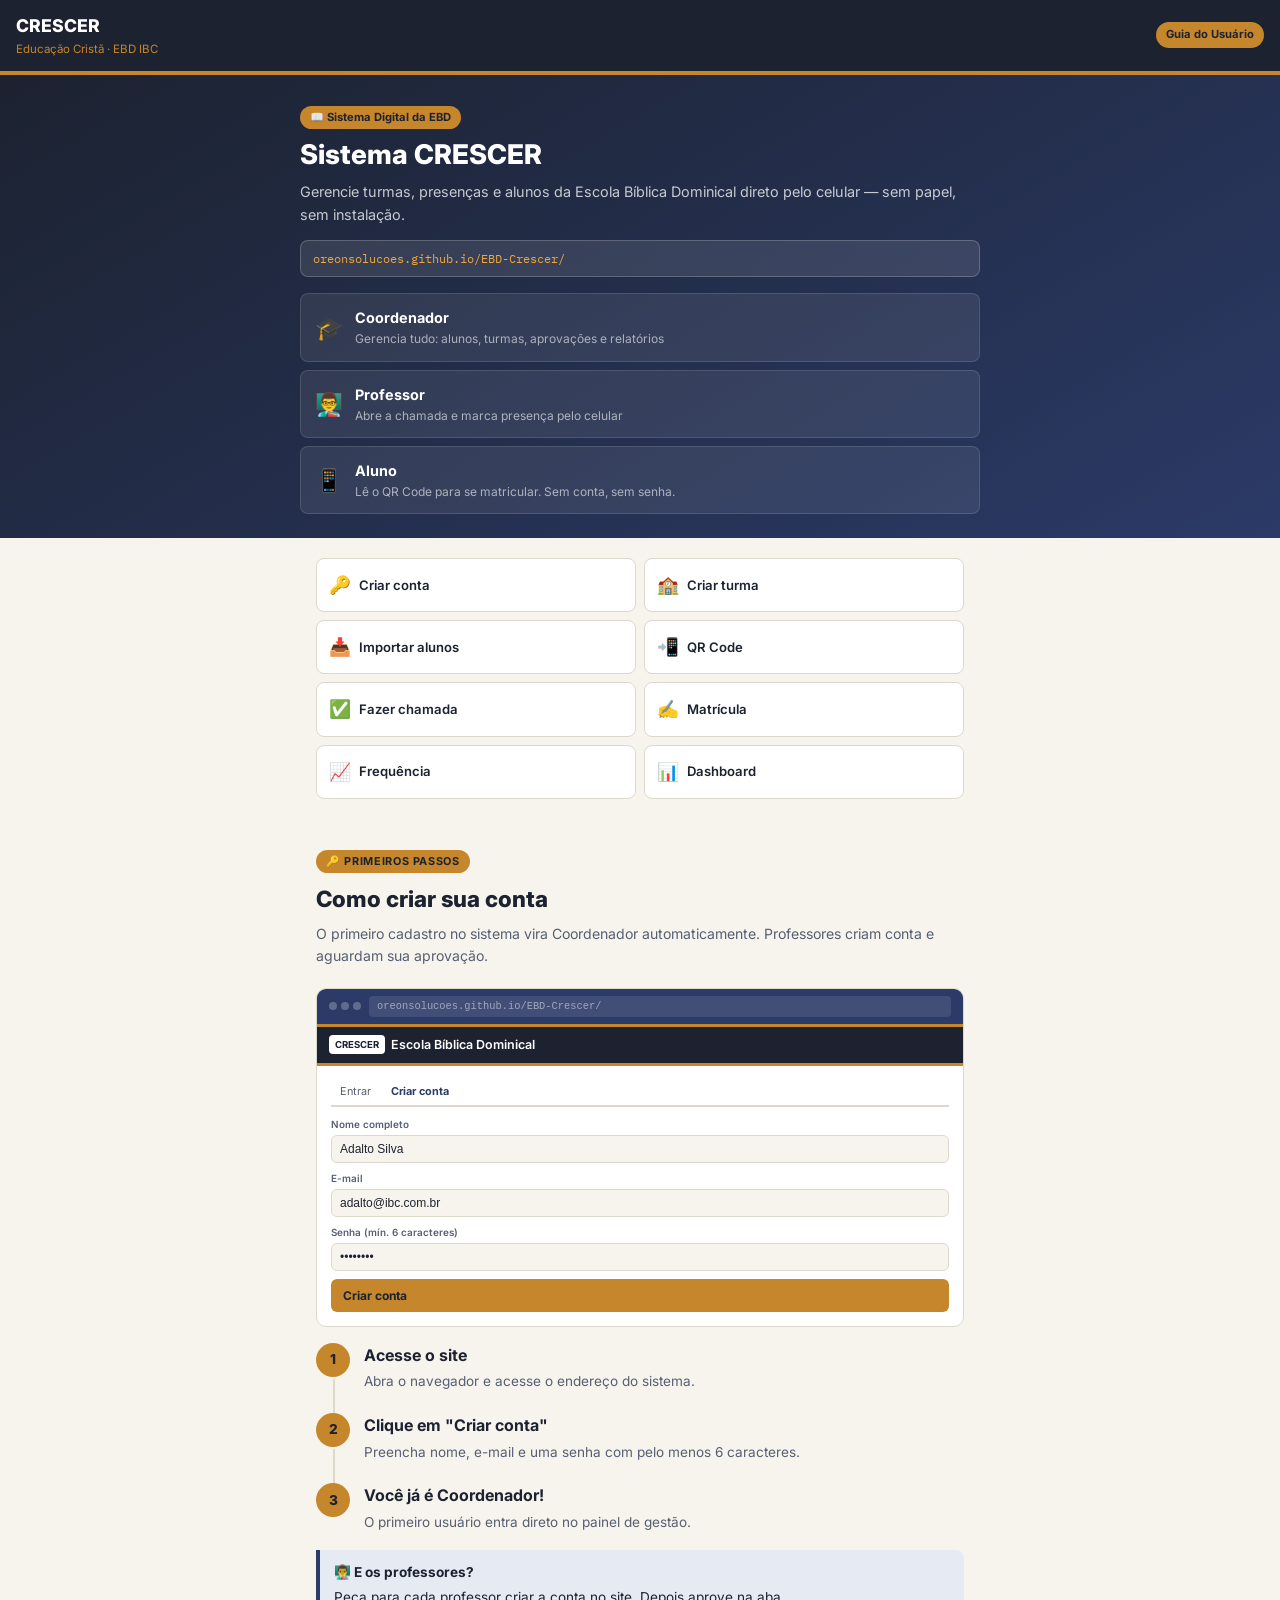
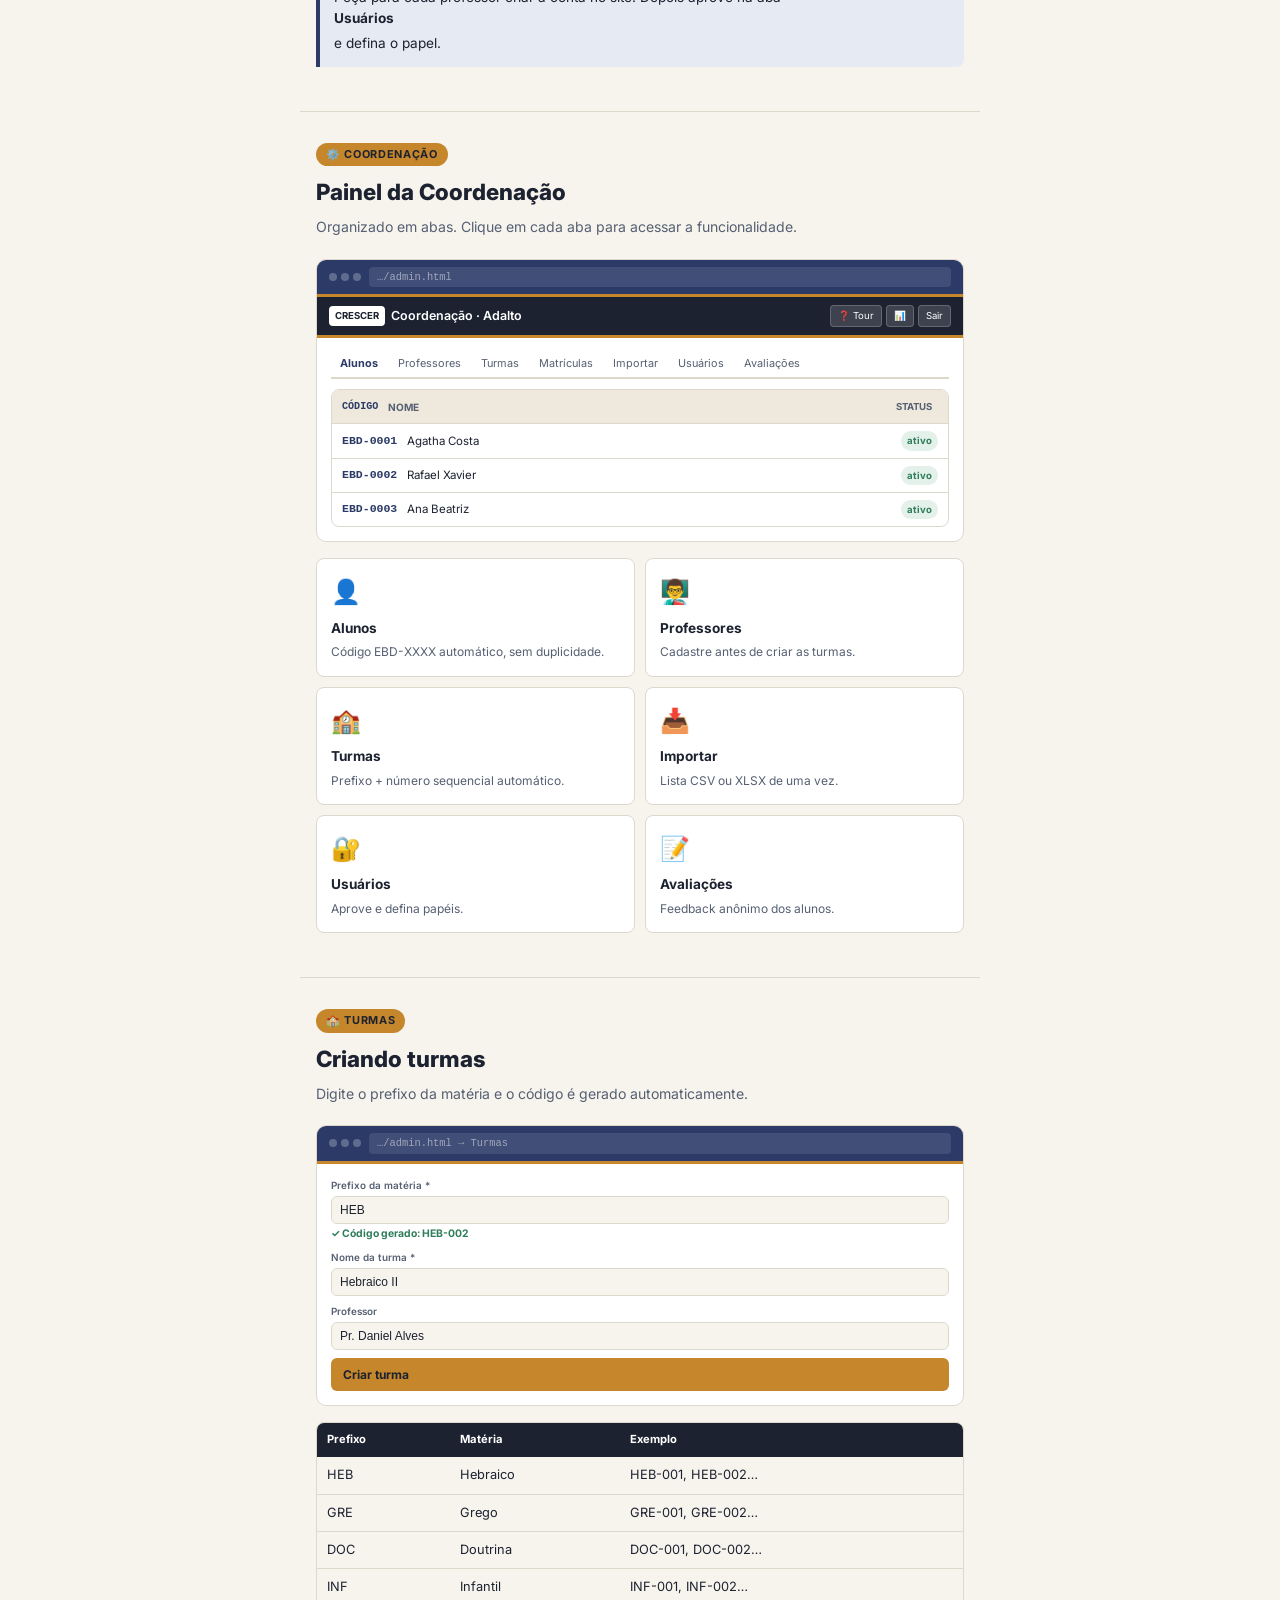
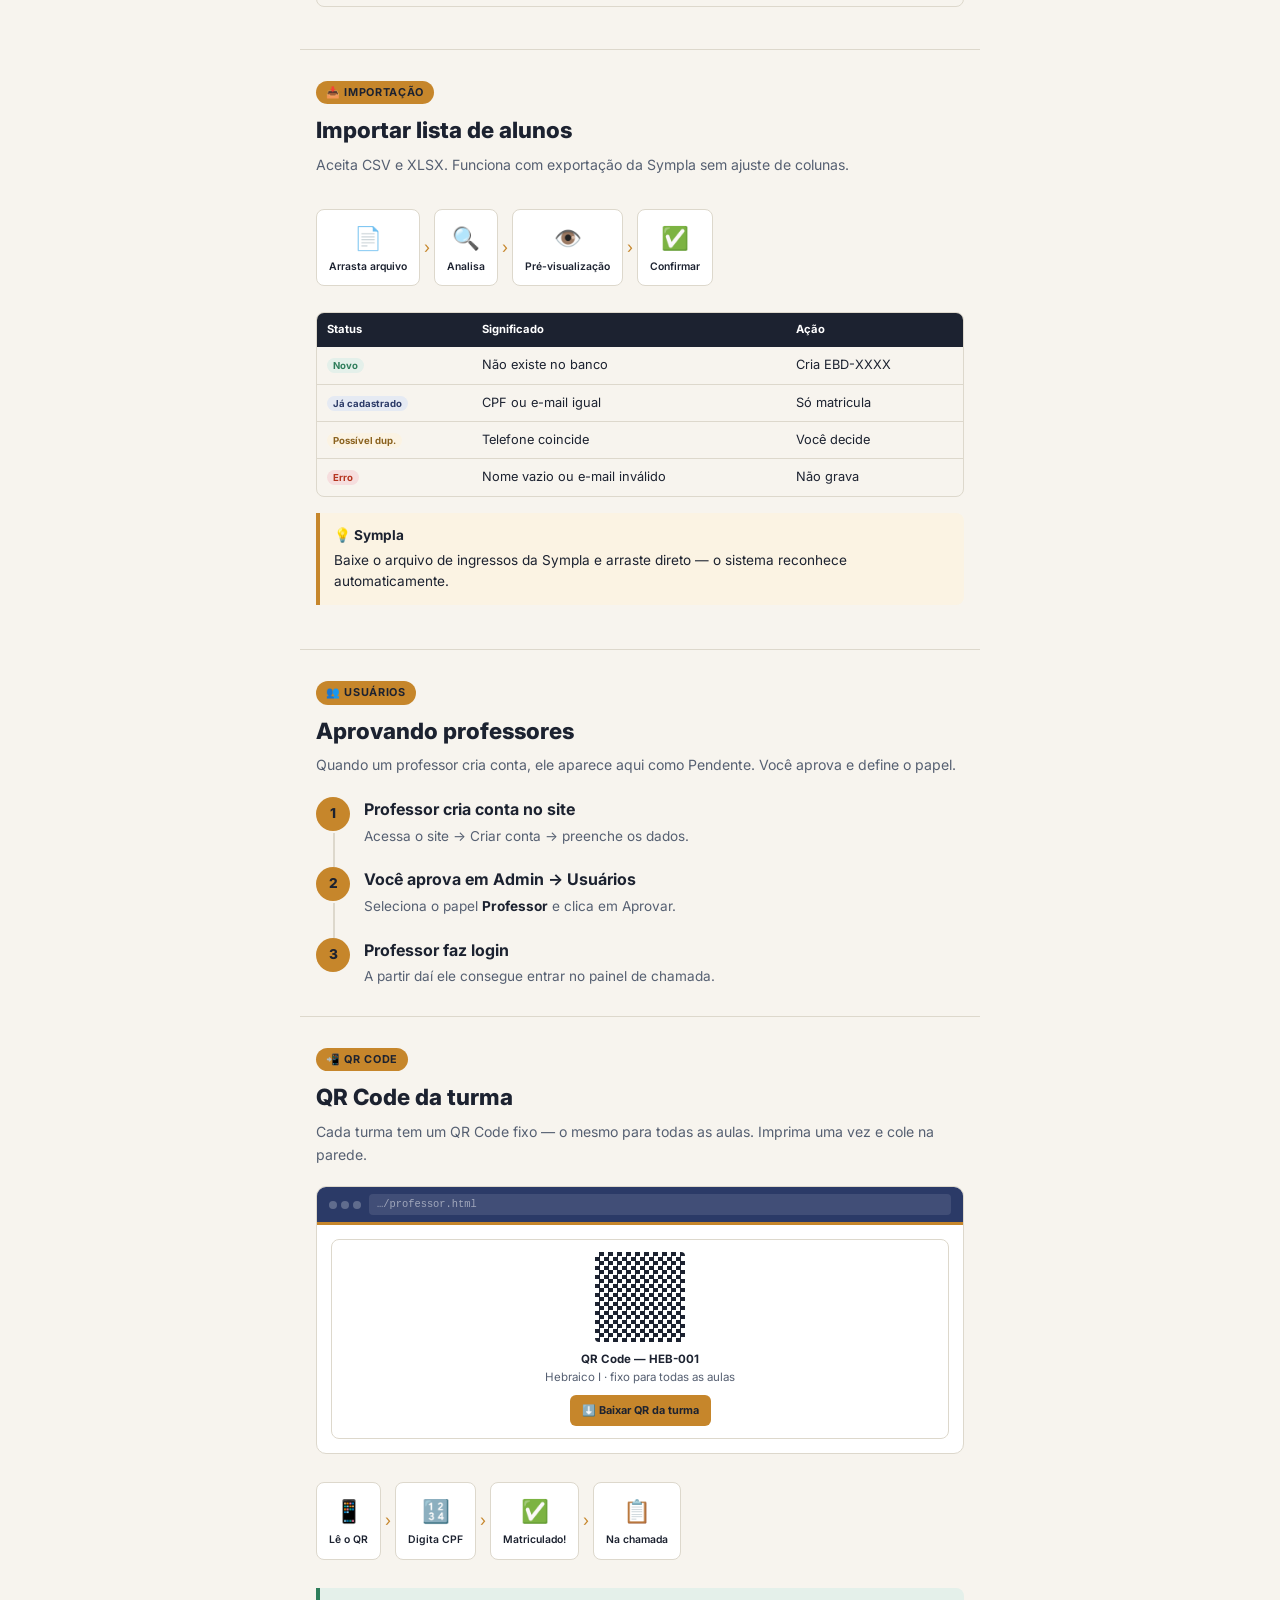
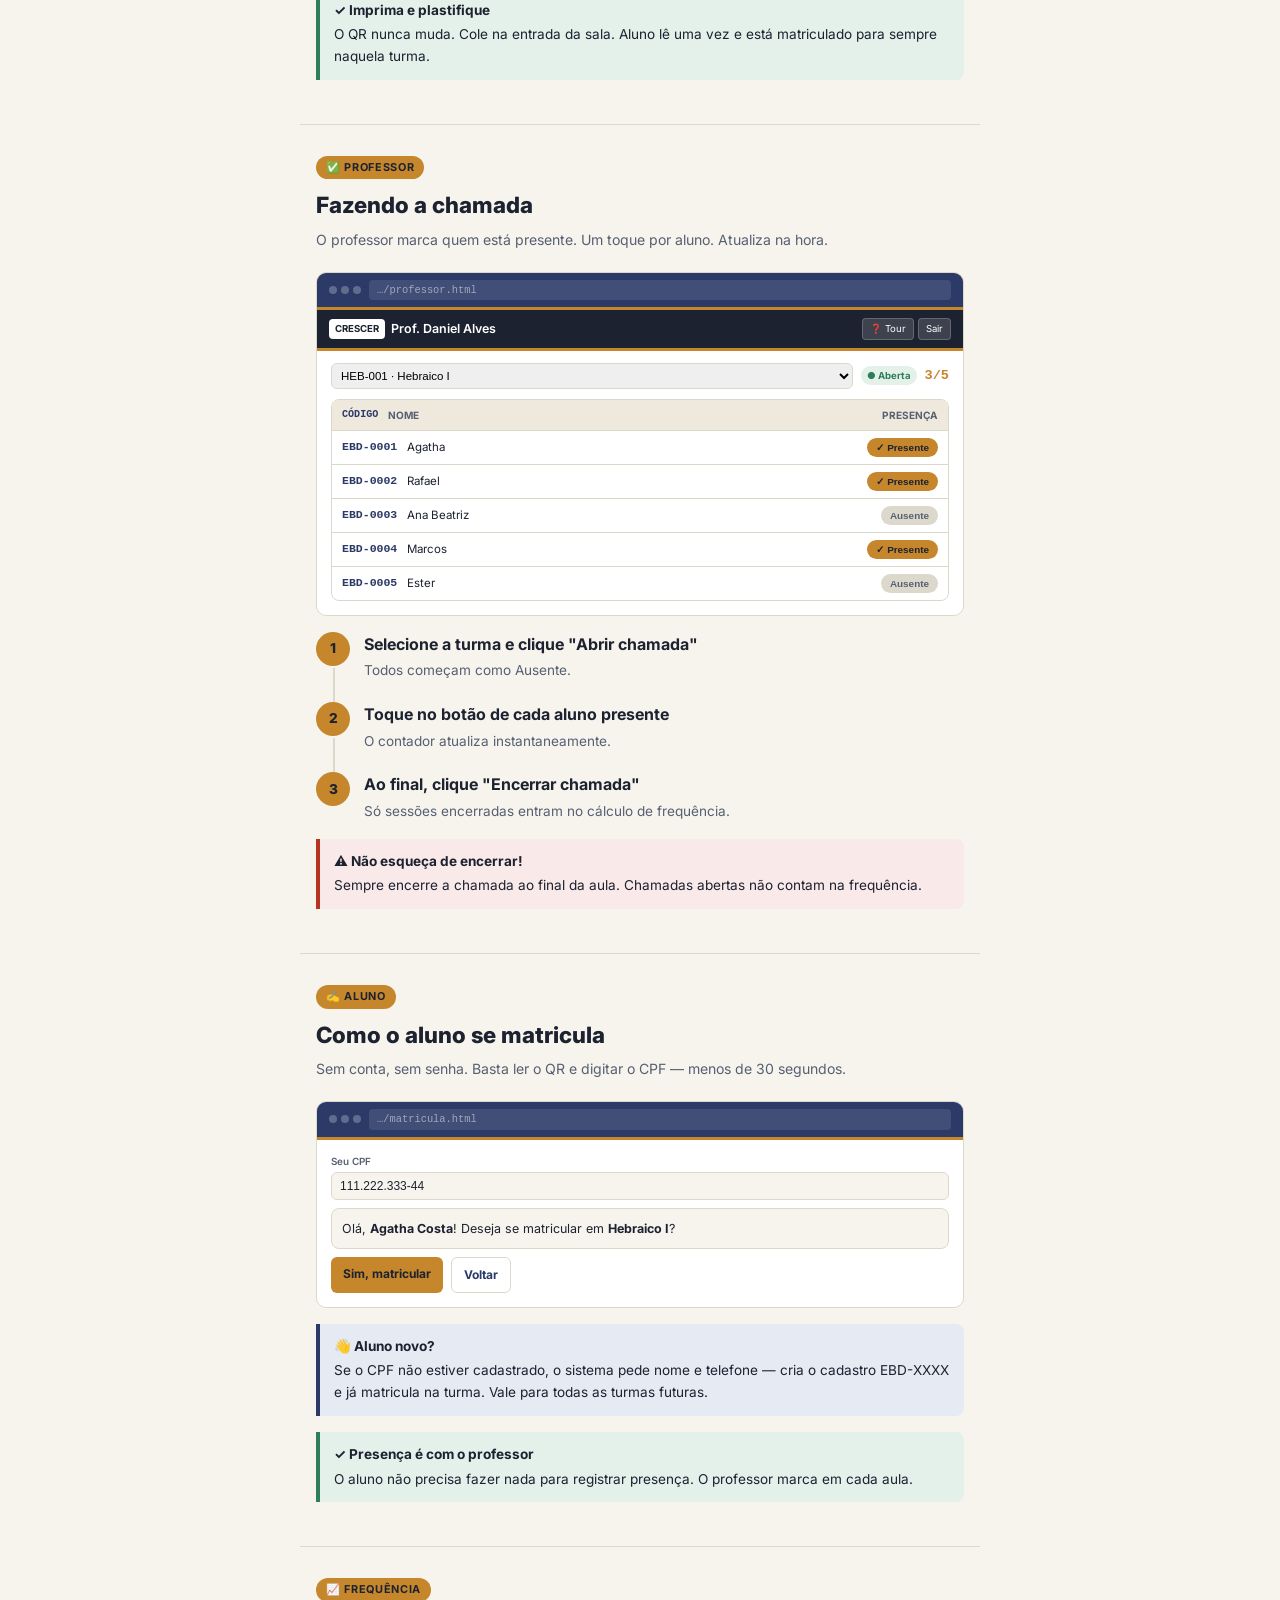
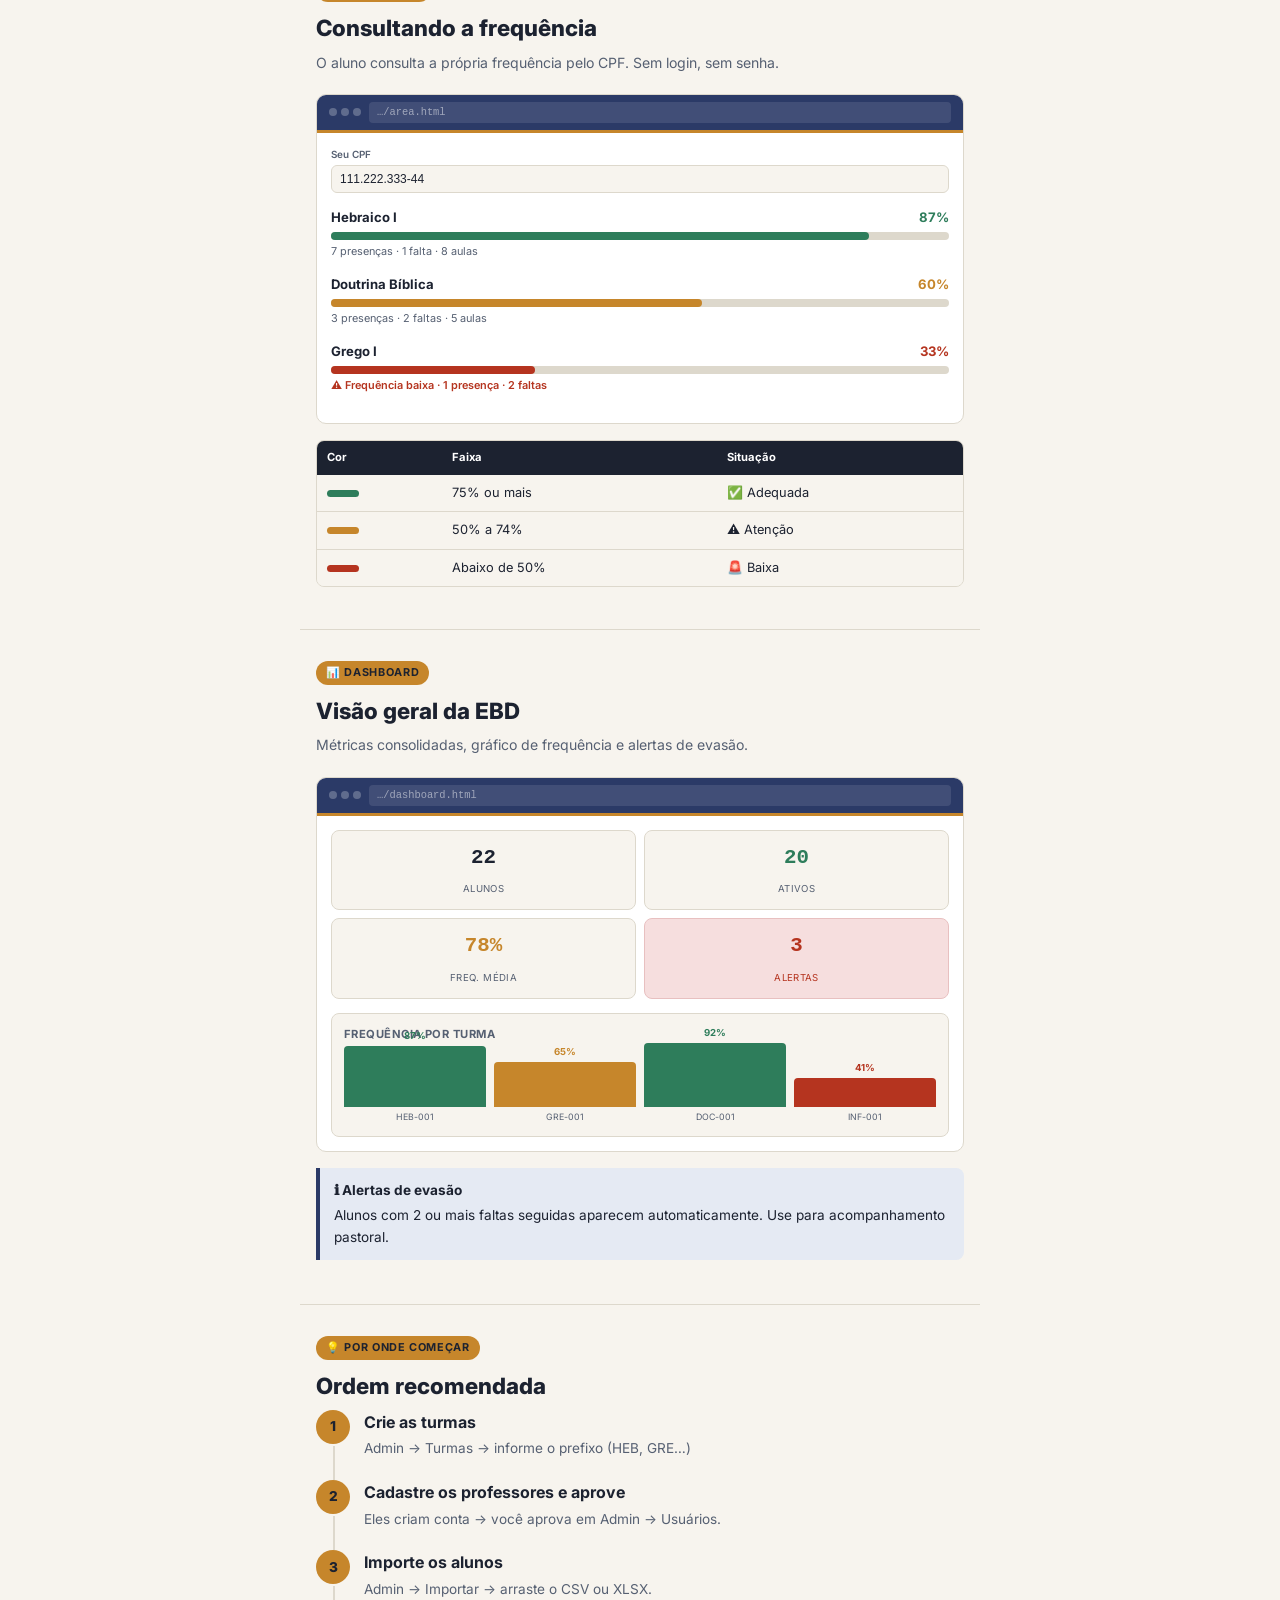
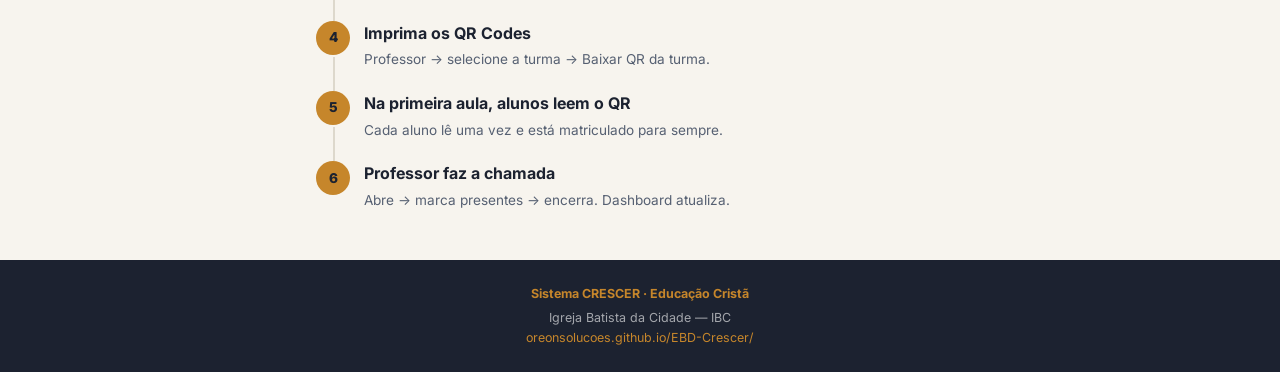
==== commit 0872aa5c: "Atualizar o guia-crescer.html" ====
--- a/public/guia-crescer.html
+++ b/public/guia-crescer.html
@@ -2,1001 +2,788 @@
 <html lang="pt-BR">
 <head>
 <meta charset="UTF-8">
-<meta name="viewport" content="width=device-width, initial-scale=1">
+<meta name="viewport" content="width=device-width, initial-scale=1.0, maximum-scale=1.0">
 <title>Guia do Sistema CRESCER · EBD IBC</title>
 <link href="https://fonts.googleapis.com/css2?family=Inter:wght@400;500;600;700;800&family=IBM+Plex+Mono:wght@500;700&display=swap" rel="stylesheet">
 <style>
+/* ── RESET TOTAL ────────────────────────────────────────── */
+*, *::before, *::after {
+  box-sizing: border-box;
+  margin: 0; padding: 0;
+}
+html, body {
+  width: 100%;
+  max-width: 100%;
+  overflow-x: hidden;
+  scroll-behavior: smooth;
+}
+
 :root {
-  --azul:   #1C2230;
-  --azul2:  #2B3A67;
-  --ambar:  #C6862B;
-  --ambar2: #F0A73A;
-  --verde:  #2E7D5B;
-  --papel:  #F7F4EE;
-  --papel2: #EDE9E0;
-  --cinza:  #566072;
-  --linha:  #DDD8CC;
-  --branco: #FFFFFF;
-  --erro:   #B5341F;
-  --r: 12px;
-}
-*, *::before, *::after { box-sizing: border-box; margin: 0; padding: 0; }
-html { scroll-behavior: smooth; overflow-x: hidden; }
+  --azul:  #1C2230;
+  --azul2: #2B3A67;
+  --ambar: #C6862B;
+  --ambr2: #F0A73A;
+  --verde: #2E7D5B;
+  --papel: #F7F4EE;
+  --pap2:  #EDE9E0;
+  --cinza: #566072;
+  --linha: #DDD8CC;
+  --erro:  #B5341F;
+  --r: 10px;
+}
+
 body {
   font-family: 'Inter', sans-serif;
   background: var(--papel);
   color: var(--azul);
   line-height: 1.6;
-  overflow-x: hidden;
-  width: 100%;
 }
 
 /* ── HEADER ─────────────────────────────────────────────── */
-.site-header {
+.header {
   background: var(--azul);
   border-bottom: 4px solid var(--ambar);
   position: sticky; top: 0; z-index: 100;
-  width: 100%; overflow: hidden;
-}
-.site-header .inner {
-  max-width: 960px; margin: 0 auto;
-  padding: 10px 14px;
-  display: flex; align-items: center; gap: 10px; flex-wrap: wrap;
-}
-.site-header .logo-text {
-  font-size: 1.3rem; font-weight: 800;
-  color: #fff; letter-spacing: -.01em;
-}
-.site-header .logo-sub {
-  font-size: .78rem; color: var(--ambar); font-weight: 500;
-}
-.site-header .badge {
+  width: 100%;
+}
+.header-inner {
+  padding: 12px 16px;
+  display: flex; align-items: center;
+  justify-content: space-between;
+  gap: 8px;
+}
+.logo-nome { font-size: 1.1rem; font-weight: 800; color: #fff; }
+.logo-sub  { font-size: .72rem; color: var(--ambar); }
+.badge-guia {
   background: var(--ambar); color: var(--azul);
   font-size: .7rem; font-weight: 700;
-  padding: 2px 8px; border-radius: 99px;
-  margin-left: auto;
-}
-
-/* ── NAV LATERAL ─────────────────────────────────────────── */
-.layout {
-  max-width: 960px; margin: 0 auto;
-  display: grid; grid-template-columns: 220px 1fr;
-  gap: 0; min-height: 100vh; width: 100%;
-}
-@media (max-width: 700px) { .layout { grid-template-columns: 1fr; } }
-
-.sidenav {
-  padding: 24px 16px;
-  border-right: 1px solid var(--linha);
-  position: sticky; top: 57px;
-  height: calc(100vh - 57px);
-  overflow-y: auto;
-}
-@media (max-width: 700px) { .sidenav { display: none; } }
-
-.sidenav .nav-section { margin-bottom: 4px; }
-.sidenav .nav-title {
-  font-size: .68rem; font-weight: 700; text-transform: uppercase;
-  letter-spacing: .08em; color: var(--cinza); padding: 8px 8px 4px;
-}
-.sidenav a {
-  display: flex; align-items: center; gap: 8px;
-  padding: 7px 8px; border-radius: 8px;
-  font-size: .85rem; color: var(--azul); text-decoration: none;
-  transition: background .15s;
-}
-.sidenav a:hover { background: var(--papel2); }
-.sidenav a.active { background: var(--ambar); color: var(--azul); font-weight: 600; }
-.sidenav .nav-icon { font-size: 1rem; width: 22px; text-align: center; }
-
-/* ── CONTEÚDO ────────────────────────────────────────────── */
-.content { padding: 16px 14px; }
-@media (min-width: 700px) { .content { padding: 28px 24px; } }
-
-/* Seções */
-.section { margin-bottom: 56px; scroll-margin-top: 80px; }
-
-.section-badge {
-  display: inline-flex; align-items: center; gap: 8px;
-  background: var(--ambar); color: var(--azul);
-  font-size: .72rem; font-weight: 700; text-transform: uppercase;
-  letter-spacing: .07em; padding: 3px 10px; border-radius: 99px;
-  margin-bottom: 8px;
-}
-h2.section-title {
-  font-size: 1.6rem; font-weight: 800; color: var(--azul);
-  margin-bottom: 6px; letter-spacing: -.02em;
-}
-.section-desc {
-  font-size: 1rem; color: var(--cinza); margin-bottom: 24px;
-  max-width: 600px;
+  padding: 4px 10px; border-radius: 99px;
+  white-space: nowrap; flex-shrink: 0;
+}
+
+/* ── WRAPPER ─────────────────────────────────────────────── */
+.wrap {
+  width: 100%;
+  max-width: 680px;
+  margin: 0 auto;
+  padding: 0 16px;
 }
 
 /* ── HERO ────────────────────────────────────────────────── */
 .hero {
-  background: linear-gradient(135deg, var(--azul) 0%, var(--azul2) 100%);
-  border-radius: var(--r); padding: 28px 20px; margin-bottom: 40px;
-  color: #fff; position: relative; overflow: hidden;
-  width: 100%; box-sizing: border-box;
-}
-.hero::before {
-  content: ""; position: absolute; inset: 0;
-  background: repeating-linear-gradient(45deg,transparent,transparent 40px,rgba(255,255,255,.02) 40px,rgba(255,255,255,.02) 80px);
-}
-.hero .inner { position: relative; width: 100%; max-width: 100%; }
-.hero .tag {
+  background: linear-gradient(150deg, var(--azul) 0%, var(--azul2) 100%);
+  padding: 28px 16px 24px;
+  width: 100%;
+}
+.hero-inner { max-width: 680px; margin: 0 auto; }
+.hero-tag {
+  display: inline-block;
   background: var(--ambar); color: var(--azul);
-  font-size: .72rem; font-weight: 700; padding: 3px 10px;
-  border-radius: 99px; display: inline-block; margin-bottom: 12px;
-}
-.hero h1 { font-size: 2rem; font-weight: 800; margin-bottom: 6px; }
-.hero p  { color: rgba(255,255,255,.75); max-width: 520px; margin-bottom: 20px; }
-.hero .url {
-  background: rgba(255,255,255,.1); border: 1px solid rgba(255,255,255,.2);
+  font-size: .7rem; font-weight: 700;
+  padding: 3px 10px; border-radius: 99px;
+  margin-bottom: 10px;
+}
+.hero h1 {
+  font-size: 1.7rem; font-weight: 800;
+  color: #fff; margin-bottom: 8px;
+  line-height: 1.2;
+}
+.hero p {
+  font-size: .9rem; color: rgba(255,255,255,.75);
+  margin-bottom: 14px; max-width: 100%;
+}
+.hero-url {
+  background: rgba(255,255,255,.1);
+  border: 1px solid rgba(255,255,255,.2);
   border-radius: 8px; padding: 8px 12px;
-  font-family: 'IBM Plex Mono', monospace; font-size: .78rem;
-  display: block; color: var(--ambar2);
-  word-break: break-all; max-width: 100%;
+  font-family: 'IBM Plex Mono', monospace;
+  font-size: .75rem; color: var(--ambr2);
+  word-break: break-all; width: 100%;
+  display: block; margin-bottom: 16px;
 }
 .perfis {
+  display: flex; flex-direction: column; gap: 8px;
+  width: 100%;
+}
+.perfil {
+  background: rgba(255,255,255,.08);
+  border: 1px solid rgba(255,255,255,.12);
+  border-radius: 8px; padding: 12px 14px;
+  display: flex; align-items: center; gap: 12px;
+}
+.perfil .ico { font-size: 1.4rem; flex-shrink: 0; }
+.perfil-nome { font-weight: 700; font-size: .9rem; color: #fff; }
+.perfil-desc { font-size: .75rem; color: rgba(255,255,255,.6); }
+
+/* ── ÍNDICE ──────────────────────────────────────────────── */
+.indice {
+  padding: 20px 16px;
+  max-width: 680px; margin: 0 auto;
+}
+.indice-grid {
   display: grid;
-  grid-template-columns: 1fr;
-  gap: 10px;
-  margin-top: 16px;
-}
-@media (min-width: 560px) { .perfis { grid-template-columns: repeat(3, 1fr); } }
-.perfil-card {
-  background: rgba(255,255,255,.08); border: 1px solid rgba(255,255,255,.12);
-  border-radius: 10px; padding: 14px;
-}
-.perfil-card .icon { font-size: 1.6rem; margin-bottom: 6px; }
-.perfil-card .nome { font-weight: 700; font-size: .9rem; margin-bottom: 2px; }
-.perfil-card .desc { font-size: .75rem; color: rgba(255,255,255,.6); }
-
-/* ── CARDS DE PASSO ──────────────────────────────────────── */
+  grid-template-columns: 1fr 1fr;
+  gap: 8px;
+}
+.indice-item {
+  background: #fff; border: 1px solid var(--linha);
+  border-radius: 8px; padding: 12px;
+  display: flex; align-items: center; gap: 8px;
+  font-size: .82rem; font-weight: 600;
+  color: var(--azul); text-decoration: none;
+}
+.indice-item:active { background: var(--pap2); }
+.indice-item .ii { font-size: 1.1rem; flex-shrink: 0; }
+
+/* ── SEÇÕES ──────────────────────────────────────────────── */
+.section {
+  padding: 28px 16px;
+  max-width: 680px; margin: 0 auto;
+  scroll-margin-top: 70px;
+}
+.section + .section {
+  border-top: 1px solid var(--linha);
+}
+.sec-badge {
+  display: inline-flex; align-items: center; gap: 6px;
+  background: var(--ambar); color: var(--azul);
+  font-size: .68rem; font-weight: 700;
+  text-transform: uppercase; letter-spacing: .06em;
+  padding: 3px 10px; border-radius: 99px;
+  margin-bottom: 8px;
+}
+.sec-h2 {
+  font-size: 1.4rem; font-weight: 800;
+  color: var(--azul); margin-bottom: 6px;
+}
+.sec-desc {
+  font-size: .88rem; color: var(--cinza);
+  margin-bottom: 20px;
+}
+
+/* ── PASSOS ──────────────────────────────────────────────── */
 .passos { display: flex; flex-direction: column; gap: 0; }
-.passo {
-  display: flex; gap: 16px; position: relative; padding-bottom: 24px;
-}
+.passo  { display: flex; gap: 14px; padding-bottom: 20px; position: relative; }
 .passo:last-child { padding-bottom: 0; }
-.passo-num {
-  flex: none; width: 36px; height: 36px;
-  background: var(--ambar); color: var(--azul);
-  border-radius: 50%; display: grid; place-items: center;
-  font-weight: 800; font-size: .9rem; position: relative; z-index: 1;
-}
 .passo::before {
   content: ""; position: absolute;
   left: 17px; top: 36px; bottom: 0; width: 2px;
   background: var(--linha);
 }
 .passo:last-child::before { display: none; }
-.passo-body { flex: 1; padding-top: 4px; }
-.passo-body h4 { font-weight: 700; margin-bottom: 4px; font-size: .95rem; }
-.passo-body p  { font-size: .88rem; color: var(--cinza); }
-
-/* ── MOCK DE TELA ────────────────────────────────────────── */
-.mock-frame {
-  background: var(--azul); border-radius: var(--r);
-  overflow: hidden; box-shadow: 0 8px 32px rgba(28,34,48,.18);
-  margin: 20px 0;
+.passo-n {
+  flex-shrink: 0; width: 34px; height: 34px;
+  background: var(--ambar); color: var(--azul);
+  border-radius: 50%; display: grid; place-items: center;
+  font-weight: 800; font-size: .85rem; z-index: 1;
+}
+.passo-body h4  { font-weight: 700; margin-bottom: 3px; }
+.passo-body p   { font-size: .85rem; color: var(--cinza); }
+.passo-body strong { color: var(--azul); }
+
+/* ── CALLOUT ─────────────────────────────────────────────── */
+.callout {
+  border-left: 4px solid var(--ambar);
+  background: #FBF3E3; border-radius: 0 8px 8px 0;
+  padding: 12px 14px; margin: 16px 0;
+  font-size: .85rem;
+}
+.callout.verde { border-color: var(--verde); background: #E4F0EA; }
+.callout.azul  { border-color: var(--azul2); background: #E5EAF3; }
+.callout.erro  { border-color: var(--erro); background: #f9e9e9; }
+.callout strong { display: block; margin-bottom: 3px; }
+
+/* ── MOCK TELA ───────────────────────────────────────────── */
+.mock {
+  background: #fff; border: 1px solid var(--linha);
+  border-radius: var(--r); overflow: hidden;
+  margin: 16px 0; width: 100%;
 }
 .mock-bar {
-  background: var(--azul2); padding: 8px 14px;
+  background: var(--azul2); padding: 7px 12px;
   display: flex; align-items: center; gap: 8px;
   border-bottom: 3px solid var(--ambar);
 }
-.mock-bar .dots { display: flex; gap: 5px; }
-.mock-bar .dot {
-  width: 10px; height: 10px; border-radius: 50%;
-  background: rgba(255,255,255,.2);
-}
-.mock-bar .url-bar {
-  background: rgba(255,255,255,.08); border-radius: 4px;
-  padding: 3px 10px; font-size: .72rem; color: rgba(255,255,255,.5);
-  font-family: monospace; flex: 1;
-}
-.mock-body {
-  background: var(--papel); padding: 16px;
-}
-
-/* Simulação do cabeçalho do sistema */
-.sim-header {
+.mock-dots { display: flex; gap: 4px; }
+.mock-dot  { width: 8px; height: 8px; border-radius: 50%; background: rgba(255,255,255,.25); }
+.mock-url  {
+  background: rgba(255,255,255,.1); border-radius: 4px;
+  padding: 2px 8px; font-size: .65rem; color: rgba(255,255,255,.5);
+  font-family: monospace; flex: 1; overflow: hidden;
+  white-space: nowrap; text-overflow: ellipsis;
+}
+.mock-body { padding: 14px; overflow-x: auto; }
+
+/* Cabeçalho simulado */
+.sh {
   background: var(--azul); border-bottom: 3px solid var(--ambar);
-  padding: 10px 16px; display: flex; align-items: center; gap: 10px;
-  border-radius: 6px 6px 0 0; margin: -16px -16px 16px;
-}
-.sim-logo {
-  width: 70px; height: 24px; background: #fff;
-  border-radius: 4px; display: grid; place-items: center;
-  font-size: .6rem; font-weight: 700; color: var(--azul); padding: 2px 4px;
-}
-.sim-title { color: #fff; font-size: .8rem; font-weight: 600; }
-.sim-sub   { color: rgba(255,255,255,.6); font-size: .65rem; }
-.sim-btns  { margin-left: auto; display: flex; gap: 6px; }
-.sim-btn-s {
+  padding: 8px 12px; display: flex; align-items: center; gap: 8px;
+  margin: -14px -14px 12px; flex-wrap: wrap; gap: 6px;
+}
+.sh-logo {
+  background: #fff; border-radius: 4px;
+  padding: 2px 6px; font-size: .6rem; font-weight: 700; color: var(--azul);
+  flex-shrink: 0;
+}
+.sh-title { color: #fff; font-size: .78rem; font-weight: 600; flex: 1; }
+.sh-btns  { display: flex; gap: 4px; }
+.sh-btn   {
   background: rgba(255,255,255,.15); border: 1px solid rgba(255,255,255,.2);
-  border-radius: 4px; padding: 3px 8px; font-size: .62rem; color: #fff;
-}
-
-/* Simulação de abas */
-.sim-abas {
-  display: flex; gap: 2px; border-bottom: 2px solid var(--linha);
-  margin-bottom: 12px; overflow-x: auto;
-}
-.sim-aba {
-  padding: 6px 10px; font-size: .72rem; color: var(--cinza);
-  white-space: nowrap; cursor: pointer;
-}
-.sim-aba.ativa {
-  color: var(--azul2); border-bottom: 2px solid var(--ambar);
-  font-weight: 700; margin-bottom: -2px;
-}
-
-/* Simulação de form */
-.sim-form { display: grid; gap: 8px; }
-.sim-field label { display: block; font-size: .65rem; color: var(--cinza); margin-bottom: 2px; font-weight: 600; }
-.sim-field input {
-  width: 100%; padding: 6px 8px; border: 1px solid var(--linha);
-  border-radius: 6px; font-size: .75rem; background: #fff; color: var(--azul);
-}
-.sim-field.grid2 { display: grid; grid-template-columns: 1fr; gap: 8px; } @media (min-width: 480px) { .sim-field.grid2 { grid-template-columns: 1fr 1fr; } }
-.sim-btn {
-  background: var(--ambar); color: var(--azul);
-  border: none; border-radius: 6px; padding: 8px 14px;
-  font-size: .75rem; font-weight: 700; cursor: pointer; display: inline-block;
-}
-.sim-btn.sec {
+  border-radius: 4px; padding: 2px 7px; font-size: .6rem; color: #fff;
+  white-space: nowrap;
+}
+
+/* Abas simuladas */
+.s-abas {
+  display: flex; gap: 2px; overflow-x: auto;
+  border-bottom: 2px solid var(--linha); margin-bottom: 10px;
+  -webkit-overflow-scrolling: touch;
+}
+.s-aba {
+  padding: 5px 9px; font-size: .68rem; color: var(--cinza);
+  white-space: nowrap; flex-shrink: 0;
+}
+.s-aba.on {
+  color: var(--azul2); font-weight: 700;
+  border-bottom: 2px solid var(--ambar); margin-bottom: -2px;
+}
+
+/* Form simulado */
+.s-form { display: flex; flex-direction: column; gap: 8px; }
+.s-lbl  { font-size: .62rem; color: var(--cinza); font-weight: 600; margin-bottom: 2px; display: block; }
+.s-inp  {
+  width: 100%; padding: 6px 8px;
+  border: 1px solid var(--linha); border-radius: 6px;
+  font-size: .75rem; color: var(--azul); background: var(--papel);
+}
+.s-btn  {
+  display: inline-block; background: var(--ambar); color: var(--azul);
+  border-radius: 6px; padding: 7px 12px; font-size: .75rem; font-weight: 700;
+}
+.s-btn.sec {
   background: #fff; border: 1px solid var(--linha); color: var(--azul2);
 }
 
-/* Simulação de lista */
-.sim-lista { border: 1px solid var(--linha); border-radius: 8px; overflow: hidden; }
-.sim-lista .sim-row {
-  display: flex; gap: 12px; padding: 8px 12px;
-  border-bottom: 1px solid var(--linha); align-items: center; font-size: .72rem;
-}
-.sim-lista .sim-row:last-child { border-bottom: none; }
-.sim-lista .sim-row.header { background: #EEE9DC; font-weight: 700; font-size: .65rem; color: var(--cinza); text-transform: uppercase; }
-.sim-cod { font-family: monospace; font-weight: 700; color: var(--azul2); min-width: 80px; }
-.sim-tag {
-  font-size: .62rem; font-weight: 700; padding: 2px 7px; border-radius: 99px;
-}
-.sim-tag.ok   { background: #E4F0EA; color: var(--verde); }
-.sim-tag.pend { background: #FBF3E3; color: #8B6320; }
-.sim-tag.novo { background: #E5EAF3; color: var(--azul2); }
-
-/* Simulação de QR */
-.sim-qr {
+/* Lista simulada */
+.s-lista { border: 1px solid var(--linha); border-radius: 8px; overflow: hidden; }
+.s-row   {
+  display: flex; align-items: center; gap: 10px;
+  padding: 7px 10px; border-bottom: 1px solid var(--linha);
+  font-size: .72rem;
+}
+.s-row:last-child { border-bottom: none; }
+.s-row.hd { background: #EEE9DC; font-weight: 700; font-size: .63rem; color: var(--cinza); text-transform: uppercase; }
+.s-cod { font-family: monospace; font-weight: 700; color: var(--azul2); flex-shrink: 0; }
+.s-nome { flex: 1; min-width: 0; overflow: hidden; text-overflow: ellipsis; white-space: nowrap; }
+.s-tag  { font-size: .6rem; font-weight: 700; padding: 2px 6px; border-radius: 99px; flex-shrink: 0; }
+.s-tag.ok   { background: #E4F0EA; color: var(--verde); }
+.s-tag.am   { background: #FBF3E3; color: #8B6320; }
+.s-tag.az   { background: #E5EAF3; color: var(--azul2); }
+.s-tag.err  { background: #f6dede; color: var(--erro); }
+
+/* Toggle presença */
+.tog {
+  padding: 4px 9px; border-radius: 99px; font-size: .62rem; font-weight: 700;
+  border: none; flex-shrink: 0;
+}
+.tog.p { background: var(--ambar); color: var(--azul); }
+.tog.a { background: var(--linha); color: var(--cinza); }
+
+/* QR simulado */
+.s-qr {
   background: #fff; border: 1px solid var(--linha); border-radius: 8px;
   padding: 12px; display: flex; flex-direction: column; align-items: center; gap: 8px;
 }
 .qr-box {
-  width: 100px; height: 100px;
-  background: repeating-conic-gradient(#1C2230 0% 25%, #fff 0% 50%) 0 0 / 10px 10px;
-  border-radius: 4px; border: 3px solid var(--azul);
-}
-.sim-qr .label { font-size: .72rem; color: var(--cinza); text-align: center; }
-.sim-qr .label strong { display: block; color: var(--azul); }
-
-/* Simulação toggle presença */
-.sim-chamada .sim-row .nome { flex: 1; }
-.toggle-btn {
-  padding: 4px 10px; border-radius: 99px; font-size: .65rem; font-weight: 700;
-  border: none; cursor: pointer;
-}
-.toggle-btn.presente { background: var(--ambar); color: var(--azul); }
-.toggle-btn.ausente  { background: var(--linha); color: var(--cinza); }
-
-/* Simulação de frequência */
-.freq-bar { height: 8px; background: var(--linha); border-radius: 99px; margin: 3px 0; }
-.freq-fill { height: 100%; border-radius: 99px; }
-.freq-fill.alto  { background: var(--verde); }
-.freq-fill.medio { background: var(--ambar); }
-.freq-fill.baixo { background: var(--erro); }
-
-/* ── CALLOUT ─────────────────────────────────────────────── */
-.callout {
-  border-left: 4px solid var(--ambar); background: #FBF3E3;
-  border-radius: 0 8px 8px 0; padding: 12px 16px; margin: 16px 0;
-  font-size: .88rem;
-}
-.callout.verde { border-color: var(--verde); background: #E4F0EA; }
-.callout.azul  { border-color: var(--azul2); background: #E5EAF3; }
-.callout strong { display: block; margin-bottom: 2px; }
-
-/* ── GRID DE CARDS ───────────────────────────────────────── */
-.cards { display: grid; grid-template-columns: repeat(auto-fit, minmax(200px, 1fr)); gap: 14px; margin: 20px 0; }
+  width: 90px; height: 90px;
+  background: repeating-conic-gradient(var(--azul) 0% 25%, #fff 0% 50%) 0 0 / 9px 9px;
+  border-radius: 4px;
+}
+
+/* ── CARDS DE FUNCIONALIDADE ─────────────────────────────── */
+.cards {
+  display: grid; grid-template-columns: 1fr 1fr;
+  gap: 10px; margin: 16px 0;
+}
 .card {
-  background: var(--branco); border: 1px solid var(--linha);
-  border-radius: var(--r); padding: 18px; transition: box-shadow .15s;
-}
-.card:hover { box-shadow: 0 4px 16px rgba(28,34,48,.08); }
-.card .icon { font-size: 1.8rem; margin-bottom: 8px; }
-.card h4 { font-size: .95rem; font-weight: 700; margin-bottom: 4px; }
-.card p  { font-size: .8rem; color: var(--cinza); }
+  background: #fff; border: 1px solid var(--linha);
+  border-radius: 8px; padding: 14px;
+}
+.card .ci { font-size: 1.5rem; margin-bottom: 6px; }
+.card h4  { font-size: .85rem; font-weight: 700; margin-bottom: 3px; }
+.card p   { font-size: .75rem; color: var(--cinza); }
 
 /* ── FLUXO ───────────────────────────────────────────────── */
 .fluxo {
-  display: flex; align-items: center; gap: 0;
-  overflow-x: auto; padding: 16px 0; margin: 16px 0;
+  display: flex; align-items: center;
+  overflow-x: auto; gap: 4px;
+  padding: 12px 0; margin: 12px 0;
+  -webkit-overflow-scrolling: touch;
 }
 .fluxo-item {
-  flex: none; background: var(--branco); border: 1px solid var(--linha);
-  border-radius: 10px; padding: 12px 14px; text-align: center; min-width: 110px;
-}
-.fluxo-item .fi { font-size: 1.6rem; }
-.fluxo-item .ft { font-size: .72rem; font-weight: 600; margin-top: 4px; }
-.fluxo-seta {
-  color: var(--ambar); font-size: 1.2rem; padding: 0 6px; flex: none;
-}
+  flex-shrink: 0; background: #fff;
+  border: 1px solid var(--linha); border-radius: 8px;
+  padding: 10px 12px; text-align: center;
+}
+.fluxo-item .fi { font-size: 1.4rem; }
+.fluxo-item .ft { font-size: .65rem; font-weight: 600; margin-top: 3px; }
+.fluxo-seta { color: var(--ambar); font-size: 1rem; flex-shrink: 0; }
 
 /* ── TABELA ──────────────────────────────────────────────── */
-.tabela-wrap { overflow-x: auto; border-radius: var(--r); border: 1px solid var(--linha); margin: 16px 0; }
-table { width: 100%; border-collapse: collapse; font-size: .85rem; }
-th { background: var(--azul); color: #fff; padding: 9px 12px; text-align: left; font-size: .75rem; font-weight: 600; }
-td { padding: 9px 12px; border-bottom: 1px solid var(--linha); }
+.tabela { overflow-x: auto; margin: 14px 0; border-radius: 8px; border: 1px solid var(--linha); }
+table   { width: 100%; border-collapse: collapse; font-size: .8rem; min-width: 300px; }
+th { background: var(--azul); color: #fff; padding: 8px 10px; text-align: left; font-size: .7rem; }
+td { padding: 8px 10px; border-bottom: 1px solid var(--linha); }
 tr:last-child td { border-bottom: none; }
 tr:nth-child(even) td { background: var(--papel); }
-td code { background: var(--papel2); padding: 1px 6px; border-radius: 4px; font-family: monospace; font-size: .8rem; }
-
-/* ── ÍNDICE RÁPIDO ───────────────────────────────────────── */
-.indice {
-  display: grid; grid-template-columns: repeat(auto-fit, minmax(160px, 1fr));
-  gap: 10px; margin: 20px 0;
-}
-.indice a {
-  background: var(--branco); border: 1px solid var(--linha); border-radius: 10px;
-  padding: 14px; text-decoration: none; color: var(--azul);
-  display: flex; align-items: center; gap: 10px; font-size: .85rem; font-weight: 600;
-  transition: border-color .15s, background .15s;
-}
-.indice a:hover { border-color: var(--ambar); background: #FBF3E3; }
-.indice a .i { font-size: 1.3rem; }
+
+/* ── BARRAS DE FREQUÊNCIA ───────────────────────────────── */
+.freq-item { margin-bottom: 14px; }
+.freq-top  { display: flex; justify-content: space-between; font-size: .82rem; margin-bottom: 4px; }
+.freq-bar  { height: 8px; background: var(--linha); border-radius: 99px; }
+.freq-fill { height: 100%; border-radius: 99px; }
+.freq-fill.v { background: var(--verde); }
+.freq-fill.m { background: var(--ambar); }
+.freq-fill.e { background: var(--erro); }
+.freq-sub  { font-size: .68rem; color: var(--cinza); margin-top: 3px; }
+
+/* ── MÉTRICAS DASHBOARD ─────────────────────────────────── */
+.metricas {
+  display: grid; grid-template-columns: 1fr 1fr;
+  gap: 8px; margin-bottom: 14px;
+}
+.metrica {
+  background: var(--papel); border: 1px solid var(--linha);
+  border-radius: 8px; padding: 10px; text-align: center;
+}
+.metrica .mn { font-size: 1.3rem; font-weight: 800; font-family: monospace; display: block; }
+.metrica .ml { font-size: .6rem; color: var(--cinza); text-transform: uppercase; letter-spacing: .04em; }
+
+/* ── GRÁFICO DE BARRAS ───────────────────────────────────── */
+.grafico {
+  background: var(--papel); border: 1px solid var(--linha);
+  border-radius: 8px; padding: 12px;
+}
+.grafico-titulo { font-size: .7rem; font-weight: 700; color: var(--cinza); margin-bottom: 10px; text-transform: uppercase; letter-spacing: .04em; }
+.barras { display: flex; align-items: flex-end; gap: 8px; height: 70px; }
+.barra-col { flex: 1; display: flex; flex-direction: column; align-items: center; gap: 3px; }
+.barra-val { font-size: .6rem; font-weight: 700; }
+.barra-fill { width: 100%; border-radius: 4px 4px 0 0; }
+.barra-lbl { font-size: .55rem; color: var(--cinza); text-align: center; }
 
 /* ── RODAPÉ ──────────────────────────────────────────────── */
 footer {
-  border-top: 1px solid var(--linha); margin-top: 40px;
-  padding: 24px 20px; text-align: center;
-  font-size: .78rem; color: var(--cinza);
-}
-
-  /* ── GRIDS RESPONSIVOS ───────────────────────────────────── */
-  .grid-2col {
-    display: grid;
-    grid-template-columns: 1fr;
-    gap: 16px;
-    margin: 20px 0;
-  }
-  @media (min-width: 560px) {
-    .grid-2col { grid-template-columns: 1fr 1fr; }
-  }
-  .grid-metricas {
-    display: grid;
-    grid-template-columns: 1fr 1fr;
-    gap: 8px;
-    margin-bottom: 14px;
-  }
-  @media (min-width: 480px) {
-    .grid-metricas { grid-template-columns: repeat(4, 1fr); }
-  }
-  /* fluxo wraps no mobile */
-  .fluxo { flex-wrap: wrap; justify-content: center; }
-  /* sim-row overflow no mobile */
-  .sim-row { flex-wrap: wrap; }
-  /* mock-bar url-bar some no mobile pequeno */
-  @media (max-width: 400px) {
-    .url-bar { display: none; }
-    .sim-btns { display: none; }
-    .hero h1 { font-size: 1.5rem; }
-    .hero { padding: 24px 18px; }
-    .content { padding: 16px 12px; }
-    h2.section-title { font-size: 1.3rem; }
-  }
-
-  /* ── MOCK FRAME MOBILE FIX ───────────────────────────────── */
-  .mock-frame { max-width: 100%; overflow: hidden; }
-  .mock-body  { overflow-x: auto; }
-  .sim-abas   { overflow-x: auto; -webkit-overflow-scrolling: touch; }
-  .sim-lista  { overflow-x: auto; }
-  .sim-row    { min-width: 0; }
-  .sim-cod    { min-width: 0; flex: none; }
-  /* perfil-card sem min-width */
-  .perfil-card { min-width: 0; }
-  /* indice responsivo */
-  .indice { grid-template-columns: repeat(2, 1fr); }
-  @media (min-width: 560px) { .indice { grid-template-columns: repeat(3, 1fr); } }
-  @media (min-width: 760px) { .indice { grid-template-columns: repeat(4, 1fr); } }
-  /* section-desc no mobile */
-  .section-desc { max-width: 100%; }
-
+  background: var(--azul); color: rgba(255,255,255,.6);
+  text-align: center; padding: 24px 16px;
+  font-size: .78rem; margin-top: 20px;
+}
+footer strong { color: var(--ambar); display: block; margin-bottom: 4px; }
 </style>
 </head>
 <body>
 
-<header class="site-header">
-  <div class="inner">
+<!-- HEADER -->
+<header class="header">
+  <div class="header-inner">
     <div>
-      <div class="logo-text">CRESCER</div>
+      <div class="logo-nome">CRESCER</div>
       <div class="logo-sub">Educação Cristã · EBD IBC</div>
     </div>
-    <span class="badge">Guia do Usuário</span>
+    <div class="badge-guia">Guia do Usuário</div>
   </div>
 </header>
 
-<div class="layout">
-  <!-- NAVEGAÇÃO LATERAL -->
-  <nav class="sidenav">
-    <div class="nav-section">
-      <div class="nav-title">Início</div>
-      <a href="#visao-geral"><span class="nav-icon">🏠</span> O sistema</a>
-      <a href="#primeiro-acesso"><span class="nav-icon">🔑</span> Primeiro acesso</a>
-    </div>
-    <div class="nav-section">
-      <div class="nav-title">Coordenação</div>
-      <a href="#admin"><span class="nav-icon">⚙️</span> Painel admin</a>
-      <a href="#turmas"><span class="nav-icon">🏫</span> Turmas</a>
-      <a href="#importar"><span class="nav-icon">📥</span> Importar alunos</a>
-      <a href="#usuarios"><span class="nav-icon">👥</span> Usuários</a>
-      <a href="#dashboard"><span class="nav-icon">📊</span> Dashboard</a>
-    </div>
-    <div class="nav-section">
-      <div class="nav-title">Professor</div>
-      <a href="#professor"><span class="nav-icon">📋</span> Chamada</a>
-      <a href="#qrcode"><span class="nav-icon">📲</span> QR Code</a>
-    </div>
-    <div class="nav-section">
-      <div class="nav-title">Aluno</div>
-      <a href="#matricula"><span class="nav-icon">✍️</span> Matrícula</a>
-      <a href="#frequencia"><span class="nav-icon">📈</span> Frequência</a>
-    </div>
-  </nav>
-
-  <!-- CONTEÚDO PRINCIPAL -->
-  <main class="content">
-
-    <!-- HERO -->
-    <div class="hero">
-      <div class="inner">
-        <div class="tag">📖 Sistema Digital da EBD</div>
-        <h1>Sistema CRESCER</h1>
-        <p>Gerencie turmas, presenças e alunos da Escola Bíblica Dominical direto pelo celular — sem papel, sem instalação.</p>
-        <div class="url">oreonsolucoes.github.io/EBD-Crescer/</div>
-        <div class="perfis">
-          <div class="perfil-card">
-            <div class="icon">🎓</div>
-            <div class="nome">Coordenador</div>
-            <div class="desc">Gerencia tudo: alunos, turmas, aprovações e relatórios</div>
-          </div>
-          <div class="perfil-card">
-            <div class="icon">👨‍🏫</div>
-            <div class="nome">Professor</div>
-            <div class="desc">Abre a chamada e marca presença pelo celular</div>
-          </div>
-          <div class="perfil-card">
-            <div class="icon">📱</div>
-            <div class="nome">Aluno</div>
-            <div class="desc">Lê o QR Code para se matricular. Sem conta, sem senha.</div>
-          </div>
+<!-- HERO -->
+<div class="hero">
+  <div class="hero-inner">
+    <div class="hero-tag">📖 Sistema Digital da EBD</div>
+    <h1>Sistema CRESCER</h1>
+    <p>Gerencie turmas, presenças e alunos da Escola Bíblica Dominical direto pelo celular — sem papel, sem instalação.</p>
+    <div class="hero-url">oreonsolucoes.github.io/EBD-Crescer/</div>
+    <div class="perfis">
+      <div class="perfil">
+        <div class="ico">🎓</div>
+        <div><div class="perfil-nome">Coordenador</div><div class="perfil-desc">Gerencia tudo: alunos, turmas, aprovações e relatórios</div></div>
+      </div>
+      <div class="perfil">
+        <div class="ico">👨‍🏫</div>
+        <div><div class="perfil-nome">Professor</div><div class="perfil-desc">Abre a chamada e marca presença pelo celular</div></div>
+      </div>
+      <div class="perfil">
+        <div class="ico">📱</div>
+        <div><div class="perfil-nome">Aluno</div><div class="perfil-desc">Lê o QR Code para se matricular. Sem conta, sem senha.</div></div>
+      </div>
+    </div>
+  </div>
+</div>
+
+<!-- ÍNDICE -->
+<div class="indice">
+  <div class="indice-grid">
+    <a class="indice-item" href="#criar-conta"><span class="ii">🔑</span> Criar conta</a>
+    <a class="indice-item" href="#turmas"><span class="ii">🏫</span> Criar turma</a>
+    <a class="indice-item" href="#importar"><span class="ii">📥</span> Importar alunos</a>
+    <a class="indice-item" href="#qrcode"><span class="ii">📲</span> QR Code</a>
+    <a class="indice-item" href="#chamada"><span class="ii">✅</span> Fazer chamada</a>
+    <a class="indice-item" href="#matricula"><span class="ii">✍️</span> Matrícula</a>
+    <a class="indice-item" href="#frequencia"><span class="ii">📈</span> Frequência</a>
+    <a class="indice-item" href="#dashboard"><span class="ii">📊</span> Dashboard</a>
+  </div>
+</div>
+
+<!-- ── CRIAR CONTA ──────────────────────────────────────── -->
+<section class="section" id="criar-conta">
+  <div class="sec-badge">🔑 Primeiros Passos</div>
+  <h2 class="sec-h2">Como criar sua conta</h2>
+  <p class="sec-desc">O primeiro cadastro no sistema vira Coordenador automaticamente. Professores criam conta e aguardam sua aprovação.</p>
+
+  <div class="mock">
+    <div class="mock-bar">
+      <div class="mock-dots"><div class="mock-dot"></div><div class="mock-dot"></div><div class="mock-dot"></div></div>
+      <div class="mock-url">oreonsolucoes.github.io/EBD-Crescer/</div>
+    </div>
+    <div class="mock-body">
+      <div class="sh"><div class="sh-logo">CRESCER</div><div class="sh-title">Escola Bíblica Dominical</div></div>
+      <div class="s-abas"><div class="s-aba">Entrar</div><div class="s-aba on">Criar conta</div></div>
+      <div class="s-form">
+        <div><label class="s-lbl">Nome completo</label><input class="s-inp" value="Adalto Silva" readonly></div>
+        <div><label class="s-lbl">E-mail</label><input class="s-inp" value="adalto@ibc.com.br" readonly></div>
+        <div><label class="s-lbl">Senha (mín. 6 caracteres)</label><input class="s-inp" type="password" value="••••••••" readonly></div>
+        <div class="s-btn">Criar conta</div>
+      </div>
+    </div>
+  </div>
+
+  <div class="passos">
+    <div class="passo"><div class="passo-n">1</div><div class="passo-body"><h4>Acesse o site</h4><p>Abra o navegador e acesse o endereço do sistema.</p></div></div>
+    <div class="passo"><div class="passo-n">2</div><div class="passo-body"><h4>Clique em "Criar conta"</h4><p>Preencha nome, e-mail e uma senha com pelo menos 6 caracteres.</p></div></div>
+    <div class="passo"><div class="passo-n">3</div><div class="passo-body"><h4>Você já é Coordenador!</h4><p>O primeiro usuário entra direto no painel de gestão.</p></div></div>
+  </div>
+
+  <div class="callout azul">
+    <strong>👨‍🏫 E os professores?</strong>
+    Peça para cada professor criar a conta no site. Depois aprove na aba <strong>Usuários</strong> e defina o papel.
+  </div>
+</section>
+
+<!-- ── PAINEL ADMIN ─────────────────────────────────────── -->
+<section class="section" id="painel">
+  <div class="sec-badge">⚙️ Coordenação</div>
+  <h2 class="sec-h2">Painel da Coordenação</h2>
+  <p class="sec-desc">Organizado em abas. Clique em cada aba para acessar a funcionalidade.</p>
+
+  <div class="mock">
+    <div class="mock-bar">
+      <div class="mock-dots"><div class="mock-dot"></div><div class="mock-dot"></div><div class="mock-dot"></div></div>
+      <div class="mock-url">…/admin.html</div>
+    </div>
+    <div class="mock-body">
+      <div class="sh">
+        <div class="sh-logo">CRESCER</div>
+        <div class="sh-title">Coordenação · Adalto</div>
+        <div class="sh-btns"><div class="sh-btn">❓ Tour</div><div class="sh-btn">📊</div><div class="sh-btn">Sair</div></div>
+      </div>
+      <div class="s-abas">
+        <div class="s-aba on">Alunos</div><div class="s-aba">Professores</div>
+        <div class="s-aba">Turmas</div><div class="s-aba">Matrículas</div>
+        <div class="s-aba">Importar</div><div class="s-aba">Usuários</div><div class="s-aba">Avaliações</div>
+      </div>
+      <div class="s-lista">
+        <div class="s-row hd"><span class="s-cod">Código</span><span class="s-nome">Nome</span><span class="s-tag">Status</span></div>
+        <div class="s-row"><span class="s-cod">EBD-0001</span><span class="s-nome">Agatha Costa</span><span class="s-tag ok">ativo</span></div>
+        <div class="s-row"><span class="s-cod">EBD-0002</span><span class="s-nome">Rafael Xavier</span><span class="s-tag ok">ativo</span></div>
+        <div class="s-row"><span class="s-cod">EBD-0003</span><span class="s-nome">Ana Beatriz</span><span class="s-tag ok">ativo</span></div>
+      </div>
+    </div>
+  </div>
+
+  <div class="cards">
+    <div class="card"><div class="ci">👤</div><h4>Alunos</h4><p>Código EBD-XXXX automático, sem duplicidade.</p></div>
+    <div class="card"><div class="ci">👨‍🏫</div><h4>Professores</h4><p>Cadastre antes de criar as turmas.</p></div>
+    <div class="card"><div class="ci">🏫</div><h4>Turmas</h4><p>Prefixo + número sequencial automático.</p></div>
+    <div class="card"><div class="ci">📥</div><h4>Importar</h4><p>Lista CSV ou XLSX de uma vez.</p></div>
+    <div class="card"><div class="ci">🔐</div><h4>Usuários</h4><p>Aprove e defina papéis.</p></div>
+    <div class="card"><div class="ci">📝</div><h4>Avaliações</h4><p>Feedback anônimo dos alunos.</p></div>
+  </div>
+</section>
+
+<!-- ── TURMAS ───────────────────────────────────────────── -->
+<section class="section" id="turmas">
+  <div class="sec-badge">🏫 Turmas</div>
+  <h2 class="sec-h2">Criando turmas</h2>
+  <p class="sec-desc">Digite o prefixo da matéria e o código é gerado automaticamente.</p>
+
+  <div class="mock">
+    <div class="mock-bar"><div class="mock-dots"><div class="mock-dot"></div><div class="mock-dot"></div><div class="mock-dot"></div></div><div class="mock-url">…/admin.html → Turmas</div></div>
+    <div class="mock-body">
+      <div class="s-form">
+        <div>
+          <label class="s-lbl">Prefixo da matéria *</label>
+          <input class="s-inp" value="HEB" readonly>
+          <div style="font-size:.65rem;color:var(--verde);margin-top:2px;font-weight:700">✓ Código gerado: HEB-002</div>
         </div>
-      </div>
-    </div>
-
-    <!-- ÍNDICE RÁPIDO -->
-    <div class="indice">
-      <a href="#primeiro-acesso"><span class="i">🔑</span> Criar conta</a>
-      <a href="#turmas"><span class="i">🏫</span> Criar turma</a>
-      <a href="#importar"><span class="i">📥</span> Importar alunos</a>
-      <a href="#qrcode"><span class="i">📲</span> QR Code</a>
-      <a href="#professor"><span class="i">✅</span> Fazer chamada</a>
-      <a href="#matricula"><span class="i">✍️</span> Matrícula</a>
-      <a href="#frequencia"><span class="i">📈</span> Frequência</a>
-      <a href="#dashboard"><span class="i">📊</span> Dashboard</a>
-    </div>
-
-    <!-- ── PRIMEIRO ACESSO ─────────────────────────────── -->
-    <section class="section" id="primeiro-acesso">
-      <div class="section-badge">🔑 Primeiros Passos</div>
-      <h2 class="section-title">Como criar sua conta</h2>
-      <p class="section-desc">O primeiro cadastro no sistema vira Coordenador automaticamente. Os professores criam conta e aguardam sua aprovação.</p>
-
-      <div class="mock-frame">
-        <div class="mock-bar">
-          <div class="dots"><div class="dot"></div><div class="dot"></div><div class="dot"></div></div>
-          <div class="url-bar">oreonsolucoes.github.io/EBD-Crescer/</div>
+        <div><label class="s-lbl">Nome da turma *</label><input class="s-inp" value="Hebraico II" readonly></div>
+        <div><label class="s-lbl">Professor</label><input class="s-inp" value="Pr. Daniel Alves" readonly></div>
+        <div class="s-btn">Criar turma</div>
+      </div>
+    </div>
+  </div>
+
+  <div class="tabela">
+    <table>
+      <tr><th>Prefixo</th><th>Matéria</th><th>Exemplo</th></tr>
+      <tr><td>HEB</td><td>Hebraico</td><td>HEB-001, HEB-002…</td></tr>
+      <tr><td>GRE</td><td>Grego</td><td>GRE-001, GRE-002…</td></tr>
+      <tr><td>DOC</td><td>Doutrina</td><td>DOC-001, DOC-002…</td></tr>
+      <tr><td>INF</td><td>Infantil</td><td>INF-001, INF-002…</td></tr>
+    </table>
+  </div>
+</section>
+
+<!-- ── IMPORTAR ─────────────────────────────────────────── -->
+<section class="section" id="importar">
+  <div class="sec-badge">📥 Importação</div>
+  <h2 class="sec-h2">Importar lista de alunos</h2>
+  <p class="sec-desc">Aceita CSV e XLSX. Funciona com exportação da Sympla sem ajuste de colunas.</p>
+
+  <div class="fluxo">
+    <div class="fluxo-item"><div class="fi">📄</div><div class="ft">Arrasta arquivo</div></div>
+    <div class="fluxo-seta">›</div>
+    <div class="fluxo-item"><div class="fi">🔍</div><div class="ft">Analisa</div></div>
+    <div class="fluxo-seta">›</div>
+    <div class="fluxo-item"><div class="fi">👁️</div><div class="ft">Pré-visualização</div></div>
+    <div class="fluxo-seta">›</div>
+    <div class="fluxo-item"><div class="fi">✅</div><div class="ft">Confirmar</div></div>
+  </div>
+
+  <div class="tabela">
+    <table>
+      <tr><th>Status</th><th>Significado</th><th>Ação</th></tr>
+      <tr><td><span class="s-tag ok">Novo</span></td><td>Não existe no banco</td><td>Cria EBD-XXXX</td></tr>
+      <tr><td><span class="s-tag az">Já cadastrado</span></td><td>CPF ou e-mail igual</td><td>Só matricula</td></tr>
+      <tr><td><span class="s-tag am">Possível dup.</span></td><td>Telefone coincide</td><td>Você decide</td></tr>
+      <tr><td><span class="s-tag err">Erro</span></td><td>Nome vazio ou e-mail inválido</td><td>Não grava</td></tr>
+    </table>
+  </div>
+
+  <div class="callout">
+    <strong>💡 Sympla</strong>
+    Baixe o arquivo de ingressos da Sympla e arraste direto — o sistema reconhece automaticamente.
+  </div>
+</section>
+
+<!-- ── USUÁRIOS ─────────────────────────────────────────── -->
+<section class="section" id="usuarios">
+  <div class="sec-badge">👥 Usuários</div>
+  <h2 class="sec-h2">Aprovando professores</h2>
+  <p class="sec-desc">Quando um professor cria conta, ele aparece aqui como Pendente. Você aprova e define o papel.</p>
+
+  <div class="passos">
+    <div class="passo"><div class="passo-n">1</div><div class="passo-body"><h4>Professor cria conta no site</h4><p>Acessa o site → Criar conta → preenche os dados.</p></div></div>
+    <div class="passo"><div class="passo-n">2</div><div class="passo-body"><h4>Você aprova em Admin → Usuários</h4><p>Seleciona o papel <strong>Professor</strong> e clica em Aprovar.</p></div></div>
+    <div class="passo"><div class="passo-n">3</div><div class="passo-body"><h4>Professor faz login</h4><p>A partir daí ele consegue entrar no painel de chamada.</p></div></div>
+  </div>
+</section>
+
+<!-- ── QR CODE ──────────────────────────────────────────── -->
+<section class="section" id="qrcode">
+  <div class="sec-badge">📲 QR Code</div>
+  <h2 class="sec-h2">QR Code da turma</h2>
+  <p class="sec-desc">Cada turma tem um QR Code fixo — o mesmo para todas as aulas. Imprima uma vez e cole na parede.</p>
+
+  <div class="mock">
+    <div class="mock-bar"><div class="mock-dots"><div class="mock-dot"></div><div class="mock-dot"></div><div class="mock-dot"></div></div><div class="mock-url">…/professor.html</div></div>
+    <div class="mock-body">
+      <div class="s-qr">
+        <div class="qr-box"></div>
+        <div style="font-size:.72rem;text-align:center;color:var(--cinza)"><strong style="color:var(--azul);display:block">QR Code — HEB-001</strong>Hebraico I · fixo para todas as aulas</div>
+        <div class="s-btn" style="font-size:.68rem">⬇️ Baixar QR da turma</div>
+      </div>
+    </div>
+  </div>
+
+  <div class="fluxo">
+    <div class="fluxo-item"><div class="fi">📱</div><div class="ft">Lê o QR</div></div>
+    <div class="fluxo-seta">›</div>
+    <div class="fluxo-item"><div class="fi">🔢</div><div class="ft">Digita CPF</div></div>
+    <div class="fluxo-seta">›</div>
+    <div class="fluxo-item"><div class="fi">✅</div><div class="ft">Matriculado!</div></div>
+    <div class="fluxo-seta">›</div>
+    <div class="fluxo-item"><div class="fi">📋</div><div class="ft">Na chamada</div></div>
+  </div>
+
+  <div class="callout verde">
+    <strong>✓ Imprima e plastifique</strong>
+    O QR nunca muda. Cole na entrada da sala. Aluno lê uma vez e está matriculado para sempre naquela turma.
+  </div>
+</section>
+
+<!-- ── CHAMADA ──────────────────────────────────────────── -->
+<section class="section" id="chamada">
+  <div class="sec-badge">✅ Professor</div>
+  <h2 class="sec-h2">Fazendo a chamada</h2>
+  <p class="sec-desc">O professor marca quem está presente. Um toque por aluno. Atualiza na hora.</p>
+
+  <div class="mock">
+    <div class="mock-bar"><div class="mock-dots"><div class="mock-dot"></div><div class="mock-dot"></div><div class="mock-dot"></div></div><div class="mock-url">…/professor.html</div></div>
+    <div class="mock-body">
+      <div class="sh">
+        <div class="sh-logo">CRESCER</div>
+        <div class="sh-title">Prof. Daniel Alves</div>
+        <div class="sh-btns"><div class="sh-btn">❓ Tour</div><div class="sh-btn">Sair</div></div>
+      </div>
+      <div style="display:flex;align-items:center;gap:8px;margin-bottom:10px;flex-wrap:wrap">
+        <select style="padding:5px;border:1px solid var(--linha);border-radius:6px;font-size:.72rem;flex:1"><option>HEB-001 · Hebraico I</option></select>
+        <span class="s-tag ok">● Aberta</span>
+        <span style="font-family:monospace;font-weight:800;font-size:.85rem;color:var(--ambar)">3/5</span>
+      </div>
+      <div class="s-lista">
+        <div class="s-row hd"><span class="s-cod">Código</span><span class="s-nome">Nome</span><span>Presença</span></div>
+        <div class="s-row"><span class="s-cod">EBD-0001</span><span class="s-nome">Agatha</span><button class="tog p">✓ Presente</button></div>
+        <div class="s-row"><span class="s-cod">EBD-0002</span><span class="s-nome">Rafael</span><button class="tog p">✓ Presente</button></div>
+        <div class="s-row"><span class="s-cod">EBD-0003</span><span class="s-nome">Ana Beatriz</span><button class="tog a">Ausente</button></div>
+        <div class="s-row"><span class="s-cod">EBD-0004</span><span class="s-nome">Marcos</span><button class="tog p">✓ Presente</button></div>
+        <div class="s-row"><span class="s-cod">EBD-0005</span><span class="s-nome">Ester</span><button class="tog a">Ausente</button></div>
+      </div>
+    </div>
+  </div>
+
+  <div class="passos">
+    <div class="passo"><div class="passo-n">1</div><div class="passo-body"><h4>Selecione a turma e clique "Abrir chamada"</h4><p>Todos começam como Ausente.</p></div></div>
+    <div class="passo"><div class="passo-n">2</div><div class="passo-body"><h4>Toque no botão de cada aluno presente</h4><p>O contador atualiza instantaneamente.</p></div></div>
+    <div class="passo"><div class="passo-n">3</div><div class="passo-body"><h4>Ao final, clique "Encerrar chamada"</h4><p>Só sessões encerradas entram no cálculo de frequência.</p></div></div>
+  </div>
+
+  <div class="callout erro">
+    <strong>⚠️ Não esqueça de encerrar!</strong>
+    Sempre encerre a chamada ao final da aula. Chamadas abertas não contam na frequência.
+  </div>
+</section>
+
+<!-- ── MATRÍCULA DO ALUNO ───────────────────────────────── -->
+<section class="section" id="matricula">
+  <div class="sec-badge">✍️ Aluno</div>
+  <h2 class="sec-h2">Como o aluno se matricula</h2>
+  <p class="sec-desc">Sem conta, sem senha. Basta ler o QR e digitar o CPF — menos de 30 segundos.</p>
+
+  <div class="mock">
+    <div class="mock-bar"><div class="mock-dots"><div class="mock-dot"></div><div class="mock-dot"></div><div class="mock-dot"></div></div><div class="mock-url">…/matricula.html</div></div>
+    <div class="mock-body">
+      <div class="s-form">
+        <div><label class="s-lbl">Seu CPF</label><input class="s-inp" value="111.222.333-44" readonly></div>
+        <div style="background:var(--papel);border:1px solid var(--linha);border-radius:8px;padding:10px;font-size:.78rem">
+          Olá, <strong>Agatha Costa</strong>! Deseja se matricular em <strong>Hebraico I</strong>?
         </div>
-        <div class="mock-body">
-          <div class="sim-header">
-            <div class="sim-logo">CRESCER</div>
-            <div><div class="sim-title">Escola Bíblica Dominical</div><div class="sim-sub">Igreja Batista da Cidade</div></div>
-          </div>
-          <div class="sim-abas">
-            <div class="sim-aba">Entrar</div>
-            <div class="sim-aba ativa">Criar conta</div>
-          </div>
-          <div class="sim-form">
-            <div class="sim-field"><label>Nome completo</label><input value="Adalto Silva" readonly></div>
-            <div class="sim-field"><label>E-mail</label><input value="adalto@ibc.com.br" readonly></div>
-            <div class="sim-field"><label>Senha (mín. 6 caracteres)</label><input value="••••••••" type="password" readonly></div>
-            <div><div class="sim-btn">Criar conta</div></div>
-          </div>
+        <div style="display:flex;gap:8px">
+          <div class="s-btn">Sim, matricular</div>
+          <div class="s-btn sec">Voltar</div>
         </div>
       </div>
-
-      <div class="passos">
-        <div class="passo">
-          <div class="passo-num">1</div>
-          <div class="passo-body">
-            <h4>Acesse o site</h4>
-            <p>Abra o navegador e acesse: <strong>oreonsolucoes.github.io/EBD-Crescer/</strong></p>
-          </div>
+    </div>
+  </div>
+
+  <div class="callout azul">
+    <strong>👋 Aluno novo?</strong>
+    Se o CPF não estiver cadastrado, o sistema pede nome e telefone — cria o cadastro EBD-XXXX e já matricula na turma. Vale para todas as turmas futuras.
+  </div>
+
+  <div class="callout verde">
+    <strong>✓ Presença é com o professor</strong>
+    O aluno não precisa fazer nada para registrar presença. O professor marca em cada aula.
+  </div>
+</section>
+
+<!-- ── FREQUÊNCIA ───────────────────────────────────────── -->
+<section class="section" id="frequencia">
+  <div class="sec-badge">📈 Frequência</div>
+  <h2 class="sec-h2">Consultando a frequência</h2>
+  <p class="sec-desc">O aluno consulta a própria frequência pelo CPF. Sem login, sem senha.</p>
+
+  <div class="mock">
+    <div class="mock-bar"><div class="mock-dots"><div class="mock-dot"></div><div class="mock-dot"></div><div class="mock-dot"></div></div><div class="mock-url">…/area.html</div></div>
+    <div class="mock-body">
+      <div><label class="s-lbl">Seu CPF</label><input class="s-inp" value="111.222.333-44" readonly style="margin-bottom:14px"></div>
+      <div class="freq-item">
+        <div class="freq-top"><strong>Hebraico I</strong><span style="color:var(--verde);font-weight:700">87%</span></div>
+        <div class="freq-bar"><div class="freq-fill v" style="width:87%"></div></div>
+        <div class="freq-sub">7 presenças · 1 falta · 8 aulas</div>
+      </div>
+      <div class="freq-item">
+        <div class="freq-top"><strong>Doutrina Bíblica</strong><span style="color:var(--ambar);font-weight:700">60%</span></div>
+        <div class="freq-bar"><div class="freq-fill m" style="width:60%"></div></div>
+        <div class="freq-sub">3 presenças · 2 faltas · 5 aulas</div>
+      </div>
+      <div class="freq-item">
+        <div class="freq-top"><strong>Grego I</strong><span style="color:var(--erro);font-weight:700">33%</span></div>
+        <div class="freq-bar"><div class="freq-fill e" style="width:33%"></div></div>
+        <div class="freq-sub" style="color:var(--erro);font-weight:600">⚠ Frequência baixa · 1 presença · 2 faltas</div>
+      </div>
+    </div>
+  </div>
+
+  <div class="tabela">
+    <table>
+      <tr><th>Cor</th><th>Faixa</th><th>Situação</th></tr>
+      <tr><td><span style="display:inline-block;width:32px;height:7px;background:var(--verde);border-radius:99px"></span></td><td>75% ou mais</td><td>✅ Adequada</td></tr>
+      <tr><td><span style="display:inline-block;width:32px;height:7px;background:var(--ambar);border-radius:99px"></span></td><td>50% a 74%</td><td>⚠️ Atenção</td></tr>
+      <tr><td><span style="display:inline-block;width:32px;height:7px;background:var(--erro);border-radius:99px"></span></td><td>Abaixo de 50%</td><td>🚨 Baixa</td></tr>
+    </table>
+  </div>
+</section>
+
+<!-- ── DASHBOARD ────────────────────────────────────────── -->
+<section class="section" id="dashboard">
+  <div class="sec-badge">📊 Dashboard</div>
+  <h2 class="sec-h2">Visão geral da EBD</h2>
+  <p class="sec-desc">Métricas consolidadas, gráfico de frequência e alertas de evasão.</p>
+
+  <div class="mock">
+    <div class="mock-bar"><div class="mock-dots"><div class="mock-dot"></div><div class="mock-dot"></div><div class="mock-dot"></div></div><div class="mock-url">…/dashboard.html</div></div>
+    <div class="mock-body">
+      <div class="metricas">
+        <div class="metrica"><span class="mn">22</span><span class="ml">Alunos</span></div>
+        <div class="metrica"><span class="mn" style="color:var(--verde)">20</span><span class="ml">Ativos</span></div>
+        <div class="metrica"><span class="mn" style="color:var(--ambar)">78%</span><span class="ml">Freq. Média</span></div>
+        <div class="metrica" style="background:#f6dede;border-color:#e8c0c0"><span class="mn" style="color:var(--erro)">3</span><span class="ml" style="color:var(--erro)">Alertas</span></div>
+      </div>
+      <div class="grafico">
+        <div class="grafico-titulo">Frequência por turma</div>
+        <div class="barras">
+          <div class="barra-col"><div class="barra-val" style="color:var(--verde)">87%</div><div class="barra-fill" style="background:var(--verde);height:61px"></div><div class="barra-lbl">HEB-001</div></div>
+          <div class="barra-col"><div class="barra-val" style="color:var(--ambar)">65%</div><div class="barra-fill" style="background:var(--ambar);height:45px"></div><div class="barra-lbl">GRE-001</div></div>
+          <div class="barra-col"><div class="barra-val" style="color:var(--verde)">92%</div><div class="barra-fill" style="background:var(--verde);height:64px"></div><div class="barra-lbl">DOC-001</div></div>
+          <div class="barra-col"><div class="barra-val" style="color:var(--erro)">41%</div><div class="barra-fill" style="background:var(--erro);height:29px"></div><div class="barra-lbl">INF-001</div></div>
         </div>
-        <div class="passo">
-          <div class="passo-num">2</div>
-          <div class="passo-body">
-            <h4>Clique em "Criar conta"</h4>
-            <p>Preencha seu nome completo, e-mail e uma senha com pelo menos 6 caracteres.</p>
-          </div>
-        </div>
-        <div class="passo">
-          <div class="passo-num">3</div>
-          <div class="passo-body">
-            <h4>Você já é o Coordenador!</h4>
-            <p>O primeiro usuário vira Coordenador automaticamente e entra direto no painel de gestão.</p>
-          </div>
-        </div>
-      </div>
-
-      <div class="callout azul">
-        <strong>👨‍🏫 E os professores?</strong>
-        O professor cria a conta no site → aparece como "Pendente" → você aprova na aba <strong>Usuários</strong> e define o papel. Só depois ele consegue entrar.
-      </div>
-    </section>
-
-    <!-- ── PAINEL ADMIN ────────────────────────────────── -->
-    <section class="section" id="admin">
-      <div class="section-badge">⚙️ Coordenação</div>
-      <h2 class="section-title">Painel da Coordenação</h2>
-      <p class="section-desc">Organizado em abas. Clique em cada aba para acessar a funcionalidade.</p>
-
-      <div class="mock-frame">
-        <div class="mock-bar">
-          <div class="dots"><div class="dot"></div><div class="dot"></div><div class="dot"></div></div>
-          <div class="url-bar">…/admin.html</div>
-        </div>
-        <div class="mock-body">
-          <div class="sim-header">
-            <div class="sim-logo">CRESCER</div>
-            <div><div class="sim-title">Coordenação</div><div class="sim-sub">Adalto Silva</div></div>
-            <div class="sim-btns">
-              <div class="sim-btn-s">❓ Tour</div>
-              <div class="sim-btn-s">📊 Dashboard</div>
-              <div class="sim-btn-s">Sair</div>
-            </div>
-          </div>
-          <div class="sim-abas">
-            <div class="sim-aba ativa">Alunos</div>
-            <div class="sim-aba">Professores</div>
-            <div class="sim-aba">Turmas</div>
-            <div class="sim-aba">Matrículas</div>
-            <div class="sim-aba">Importar</div>
-            <div class="sim-aba">Usuários</div>
-            <div class="sim-aba">Avaliações</div>
-          </div>
-          <div class="sim-lista">
-            <div class="sim-row header"><span class="sim-cod">Código</span><span style="flex:1">Nome</span><span>Status</span></div>
-            <div class="sim-row"><span class="sim-cod">EBD-0001</span><span style="flex:1">Agatha Costa</span><span class="sim-tag ok">ativo</span></div>
-            <div class="sim-row"><span class="sim-cod">EBD-0002</span><span style="flex:1">Rafael Xavier</span><span class="sim-tag ok">ativo</span></div>
-            <div class="sim-row"><span class="sim-cod">EBD-0003</span><span style="flex:1">Ana Beatriz</span><span class="sim-tag ok">ativo</span></div>
-          </div>
-        </div>
-      </div>
-
-      <div class="cards">
-        <div class="card"><div class="icon">👤</div><h4>Alunos</h4><p>Cadastro individual com código EBD-XXXX gerado automaticamente.</p></div>
-        <div class="card"><div class="icon">👨‍🏫</div><h4>Professores</h4><p>Cadastre os professores antes de criar as turmas.</p></div>
-        <div class="card"><div class="icon">🏫</div><h4>Turmas</h4><p>Crie turmas com prefixo (HEB, GRE, DOC...) e o número é sequencial automático.</p></div>
-        <div class="card"><div class="icon">📋</div><h4>Matrículas</h4><p>Vincule um aluno a uma turma manualmente.</p></div>
-        <div class="card"><div class="icon">📥</div><h4>Importar</h4><p>Importe uma lista CSV ou XLSX de uma vez.</p></div>
-        <div class="card"><div class="icon">🔐</div><h4>Usuários</h4><p>Aprove contas e defina papéis de professores.</p></div>
-      </div>
-    </section>
-
-    <!-- ── TURMAS ──────────────────────────────────────── -->
-    <section class="section" id="turmas">
-      <div class="section-badge">🏫 Turmas</div>
-      <h2 class="section-title">Criando turmas com código automático</h2>
-      <p class="section-desc">Digite o prefixo da matéria e o sistema sugere o próximo número disponível.</p>
-
-      <div class="mock-frame">
-        <div class="mock-bar"><div class="dots"><div class="dot"></div><div class="dot"></div><div class="dot"></div></div><div class="url-bar">…/admin.html → aba Turmas</div></div>
-        <div class="mock-body">
-          <div class="sim-form">
-            <div class="sim-field grid2">
-              <div>
-                <label>Prefixo da matéria *</label>
-                <input value="HEB" readonly>
-                <div style="font-size:.65rem;color:var(--verde);margin-top:2px;font-weight:700">✓ Código gerado: HEB-002</div>
-              </div>
-              <div><label>Ou código manual (opcional)</label><input placeholder="Deixe vazio" readonly></div>
-            </div>
-            <div class="sim-field"><label>Nome da turma *</label><input value="Hebraico II" readonly></div>
-            <div class="sim-field grid2">
-              <div><label>Professor</label><input value="Pr. Daniel Alves" readonly></div>
-              <div><label>Dia</label><input value="Domingo" readonly></div>
-            </div>
-            <div><div class="sim-btn">Criar turma</div></div>
-          </div>
-        </div>
-      </div>
-
-      <div class="tabela-wrap">
-        <table>
-          <tr><th>Prefixo</th><th>Matéria</th><th>Exemplo de código</th></tr>
-          <tr><td><code>HEB</code></td><td>Hebraico</td><td>HEB-001, HEB-002…</td></tr>
-          <tr><td><code>GRE</code></td><td>Grego</td><td>GRE-001, GRE-002…</td></tr>
-          <tr><td><code>DOC</code></td><td>Doutrina</td><td>DOC-001, DOC-002…</td></tr>
-          <tr><td><code>EC</code></td><td>Educação Cristã</td><td>EC-001, EC-002…</td></tr>
-          <tr><td><code>INF</code></td><td>Infantil</td><td>INF-001, INF-002…</td></tr>
-        </table>
-      </div>
-    </section>
-
-    <!-- ── IMPORTAR ────────────────────────────────────── -->
-    <section class="section" id="importar">
-      <div class="section-badge">📥 Importação</div>
-      <h2 class="section-title">Importar lista de alunos</h2>
-      <p class="section-desc">Aceita CSV e XLSX. Funciona com o formato da Sympla e com a planilha padrão do sistema.</p>
-
-      <div class="fluxo">
-        <div class="fluxo-item"><div class="fi">📄</div><div class="ft">Arrasta o arquivo</div></div>
-        <div class="fluxo-seta">→</div>
-        <div class="fluxo-item"><div class="fi">🔍</div><div class="ft">Sistema analisa</div></div>
-        <div class="fluxo-seta">→</div>
-        <div class="fluxo-item"><div class="fi">👁️</div><div class="ft">Pré-visualização</div></div>
-        <div class="fluxo-seta">→</div>
-        <div class="fluxo-item"><div class="fi">✅</div><div class="ft">Confirmar e gravar</div></div>
-      </div>
-
-      <div class="tabela-wrap">
-        <table>
-          <tr><th>Status na pré-visualização</th><th>Significado</th><th>O que acontece</th></tr>
-          <tr><td><span class="sim-tag ok">Novo</span></td><td>Aluno não existe no banco</td><td>Cria o cadastro EBD-XXXX</td></tr>
-          <tr><td><span class="sim-tag novo">Já cadastrado</span></td><td>CPF ou e-mail já existe</td><td>Só cria a matrícula na turma</td></tr>
-          <tr><td><span class="sim-tag pend">Possível duplicidade</span></td><td>Telefone coincide</td><td>Você decide: marque "confirmar"</td></tr>
-          <tr><td><span style="font-size:.62rem;font-weight:700;padding:2px 7px;border-radius:99px;background:#f6dede;color:var(--erro)">Erro</span></td><td>Nome vazio ou e-mail inválido</td><td>Não é gravado</td></tr>
-        </table>
-      </div>
-
-      <div class="callout">
-        <strong>💡 Dica Sympla</strong>
-        O sistema reconhece automaticamente o formato exportado pela Sympla. Basta baixar o arquivo de ingressos e arrastar direto — sem precisar ajustar as colunas.
-      </div>
-    </section>
-
-    <!-- ── USUÁRIOS ────────────────────────────────────── -->
-    <section class="section" id="usuarios">
-      <div class="section-badge">👥 Usuários</div>
-      <h2 class="section-title">Aprovando professores</h2>
-      <p class="section-desc">Quando um professor cria conta no site, ele aparece aqui como "Pendente". Você aprova e define o papel.</p>
-
-      <div class="mock-frame">
-        <div class="mock-bar"><div class="dots"><div class="dot"></div><div class="dot"></div><div class="dot"></div></div><div class="url-bar">…/admin.html → aba Usuários</div></div>
-        <div class="mock-body">
-          <div style="font-size:.75rem;font-weight:700;margin-bottom:8px;color:var(--cinza)">AGUARDANDO APROVAÇÃO</div>
-          <div class="sim-lista">
-            <div class="sim-row header"><span style="flex:1">Nome</span><span style="flex:1">E-mail</span><span style="flex:1">Papel</span><span></span></div>
-            <div class="sim-row">
-              <span style="flex:1">Daniel Alves</span>
-              <span style="font-size:.65rem">daniel@ibc.com</span>
-              <span style="flex:1">
-                <select style="font-size:.65rem;padding:2px 4px;border:1px solid var(--linha);border-radius:4px">
-                  <option>Professor</option>
-                  <option>Coordenador</option>
-                </select>
-              </span>
-              <span><div class="sim-btn" style="padding:4px 10px;font-size:.65rem">Aprovar</div></span>
-            </div>
-          </div>
-        </div>
-      </div>
-
-      <div class="passos">
-        <div class="passo">
-          <div class="passo-num">1</div>
-          <div class="passo-body"><h4>Professor cria a conta no site</h4><p>Ele acessa o site → Criar conta → preenche os dados.</p></div>
-        </div>
-        <div class="passo">
-          <div class="passo-num">2</div>
-          <div class="passo-body"><h4>Você aprova na aba Usuários</h4><p>Selecione o papel <strong>Professor</strong>, vincule ao cadastro do professor se quiser filtrar turmas, e clique em <strong>Aprovar</strong>.</p></div>
-        </div>
-        <div class="passo">
-          <div class="passo-num">3</div>
-          <div class="passo-body"><h4>Professor faz login</h4><p>A partir daí ele consegue entrar e usar o painel de chamada.</p></div>
-        </div>
-      </div>
-    </section>
-
-    <!-- ── QR CODE ─────────────────────────────────────── -->
-    <section class="section" id="qrcode">
-      <div class="section-badge">📲 QR Code</div>
-      <h2 class="section-title">O QR Code de cada turma</h2>
-      <p class="section-desc">Cada turma tem um QR Code fixo — o mesmo para todas as aulas. Imprima uma vez e cole na parede da sala.</p>
-
-      <div class="grid-2col">
-        <div class="mock-frame">
-          <div class="mock-bar"><div class="dots"><div class="dot"></div><div class="dot"></div><div class="dot"></div></div><div class="url-bar">…/professor.html</div></div>
-          <div class="mock-body">
-            <div class="sim-qr">
-              <div class="qr-box"></div>
-              <div class="label"><strong>QR Code — HEB-001</strong>Hebraico I</div>
-              <div class="sim-btn" style="font-size:.65rem;padding:6px 10px">⬇️ Baixar QR da turma</div>
-            </div>
-          </div>
-        </div>
-        <div style="display:flex;flex-direction:column;gap:10px;justify-content:center">
-          <div class="callout verde">
-            <strong>✓ QR fixo = uma vez só</strong>
-            Imprima, plastifique e cole na entrada da sala. Não muda nunca.
-          </div>
-          <div class="callout azul">
-            <strong>ℹ Como o aluno usa</strong>
-            Aponta a câmera → digita o CPF → matriculado! Nas aulas seguintes não precisa mais ler o QR.
-          </div>
-        </div>
-      </div>
-
-      <div class="fluxo">
-        <div class="fluxo-item"><div class="fi">📱</div><div class="ft">Aluno lê o QR</div></div>
-        <div class="fluxo-seta">→</div>
-        <div class="fluxo-item"><div class="fi">🔢</div><div class="ft">Digita o CPF</div></div>
-        <div class="fluxo-seta">→</div>
-        <div class="fluxo-item"><div class="fi">✅</div><div class="ft">Matriculado!</div></div>
-        <div class="fluxo-seta">→</div>
-        <div class="fluxo-item"><div class="fi">📋</div><div class="ft">Aparece na chamada</div></div>
-      </div>
-    </section>
-
-    <!-- ── PROFESSOR / CHAMADA ─────────────────────────── -->
-    <section class="section" id="professor">
-      <div class="section-badge">✅ Professor</div>
-      <h2 class="section-title">Fazendo a chamada</h2>
-      <p class="section-desc">O professor marca quem está presente. Todos começam como ausentes. Um toque por aluno.</p>
-
-      <div class="mock-frame">
-        <div class="mock-bar"><div class="dots"><div class="dot"></div><div class="dot"></div><div class="dot"></div></div><div class="url-bar">…/professor.html</div></div>
-        <div class="mock-body">
-          <div class="sim-header">
-            <div class="sim-logo">CRESCER</div>
-            <div><div class="sim-title">Painel do Professor</div><div class="sim-sub">Daniel Alves</div></div>
-            <div class="sim-btns"><div class="sim-btn-s">❓ Tour</div><div class="sim-btn-s">Sair</div></div>
-          </div>
-          <div style="display:flex;gap:8px;align-items:center;margin-bottom:10px;flex-wrap:wrap">
-            <select style="padding:5px 8px;border:1px solid var(--linha);border-radius:6px;font-size:.75rem"><option>HEB-001 · Hebraico I</option></select>
-            <span class="sim-tag ok" style="font-size:.7rem">● Chamada aberta</span>
-            <span style="font-family:monospace;font-weight:700;font-size:.85rem;color:var(--ambar);margin-left:auto">3 / 5</span>
-          </div>
-          <div class="sim-lista sim-chamada">
-            <div class="sim-row header"><span class="sim-cod">Código</span><span class="nome">Nome</span><span>Presença</span></div>
-            <div class="sim-row"><span class="sim-cod">EBD-0001</span><span class="nome">Agatha Costa</span><button class="toggle-btn presente">✓ Presente</button></div>
-            <div class="sim-row"><span class="sim-cod">EBD-0002</span><span class="nome">Rafael Xavier</span><button class="toggle-btn presente">✓ Presente</button></div>
-            <div class="sim-row"><span class="sim-cod">EBD-0003</span><span class="nome">Ana Beatriz</span><button class="toggle-btn ausente">Ausente</button></div>
-            <div class="sim-row"><span class="sim-cod">EBD-0004</span><span class="nome">Marcos Prado</span><button class="toggle-btn presente">✓ Presente</button></div>
-            <div class="sim-row"><span class="sim-cod">EBD-0005</span><span class="nome">Ester Camargo</span><button class="toggle-btn ausente">Ausente</button></div>
-          </div>
-        </div>
-      </div>
-
-      <div class="passos">
-        <div class="passo">
-          <div class="passo-num">1</div>
-          <div class="passo-body"><h4>Selecione a turma e clique em "Abrir chamada"</h4><p>A lista de alunos matriculados aparece. Todos começam como Ausente.</p></div>
-        </div>
-        <div class="passo">
-          <div class="passo-num">2</div>
-          <div class="passo-body"><h4>Toque no botão de cada aluno presente</h4><p>O botão muda de "Ausente" para "✓ Presente". O contador atualiza na hora.</p></div>
-        </div>
-        <div class="passo">
-          <div class="passo-num">3</div>
-          <div class="passo-body"><h4>Ao final da aula, clique em "Encerrar chamada"</h4><p>Somente sessões encerradas entram no cálculo de frequência dos alunos.</p></div>
-        </div>
-      </div>
-
-      <div class="callout" style="border-color:var(--erro);background:#f9e9e9">
-        <strong>⚠️ Não esqueça de encerrar!</strong>
-        Sempre clique em "Encerrar chamada" ao final da aula. Se a chamada ficar aberta, a aula não entra no histórico de frequência.
-      </div>
-    </section>
-
-    <!-- ── MATRÍCULA DO ALUNO ──────────────────────────── -->
-    <section class="section" id="matricula">
-      <div class="section-badge">✍️ Aluno</div>
-      <h2 class="section-title">Como o aluno se matricula</h2>
-      <p class="section-desc">O aluno não precisa de conta. Basta ler o QR Code e digitar o CPF — leva menos de 30 segundos.</p>
-
-      <div class="grid-2col">
-        <div>
-          <h3 style="font-size:.85rem;font-weight:700;margin-bottom:10px;color:var(--cinza)">✅ Aluno já tem cadastro</h3>
-          <div class="mock-frame">
-            <div class="mock-bar"><div class="dots"><div class="dot"></div><div class="dot"></div><div class="dot"></div></div><div class="url-bar">…/matricula.html</div></div>
-            <div class="mock-body">
-              <div style="font-size:.8rem;font-weight:700;margin-bottom:8px">Matricular na turma</div>
-              <div class="sim-field" style="margin-bottom:10px"><label>Seu CPF</label><input value="111.222.333-44" readonly></div>
-              <div style="background:var(--papel);border:1px solid var(--linha);border-radius:8px;padding:10px;font-size:.75rem;margin-bottom:10px">
-                Olá, <strong>Agatha Costa</strong>!<br>Deseja se matricular em <strong>Hebraico I</strong>?
-              </div>
-              <div style="display:flex;gap:8px"><div class="sim-btn">Sim, matricular</div><div class="sim-btn sec">Voltar</div></div>
-            </div>
-          </div>
-        </div>
-        <div>
-          <h3 style="font-size:.85rem;font-weight:700;margin-bottom:10px;color:var(--cinza)">👋 Aluno novo (primeiro acesso)</h3>
-          <div class="mock-frame">
-            <div class="mock-bar"><div class="dots"><div class="dot"></div><div class="dot"></div><div class="dot"></div></div><div class="url-bar">…/matricula.html</div></div>
-            <div class="mock-body">
-              <div style="background:#FBF3E3;border:1px solid #e8d9b0;border-radius:6px;padding:8px 10px;font-size:.68rem;margin-bottom:10px;color:#7a5a1a">
-                CPF não encontrado. Faça um cadastro rápido — vale para todas as turmas futuras.
-              </div>
-              <div class="sim-form">
-                <div class="sim-field"><label>Nome completo</label><input value="Novo Aluno" readonly></div>
-                <div class="sim-field"><label>Telefone</label><input value="(11) 98765-4321" readonly></div>
-                <div><div class="sim-btn">Cadastrar e matricular</div></div>
-              </div>
-            </div>
-          </div>
-        </div>
-      </div>
-    </section>
-
-    <!-- ── FREQUÊNCIA ──────────────────────────────────── -->
-    <section class="section" id="frequencia">
-      <div class="section-badge">📈 Frequência</div>
-      <h2 class="section-title">Consultando a frequência</h2>
-      <p class="section-desc">O aluno consulta a própria frequência pelo CPF. Sem login, sem senha.</p>
-
-      <div class="mock-frame">
-        <div class="mock-bar"><div class="dots"><div class="dot"></div><div class="dot"></div><div class="dot"></div></div><div class="url-bar">…/area.html</div></div>
-        <div class="mock-body">
-          <div class="sim-field" style="margin-bottom:12px">
-            <label>Seu CPF</label>
-            <input value="111.222.333-44" readonly>
-          </div>
-          <div style="margin-bottom:8px">
-            <div style="display:flex;justify-content:space-between;font-size:.8rem;margin-bottom:3px">
-              <strong>Hebraico I</strong>
-              <span style="font-weight:700;color:var(--verde)">87%</span>
-            </div>
-            <div class="freq-bar"><div class="freq-fill alto" style="width:87%"></div></div>
-            <div style="font-size:.68rem;color:var(--cinza)">7 presenças · 1 falta · 8 aulas registradas</div>
-          </div>
-          <div style="margin-bottom:8px">
-            <div style="display:flex;justify-content:space-between;font-size:.8rem;margin-bottom:3px">
-              <strong>Doutrina Bíblica</strong>
-              <span style="font-weight:700;color:var(--ambar)">60%</span>
-            </div>
-            <div class="freq-bar"><div class="freq-fill medio" style="width:60%"></div></div>
-            <div style="font-size:.68rem;color:var(--cinza)">3 presenças · 2 faltas · 5 aulas registradas</div>
-          </div>
-          <div>
-            <div style="display:flex;justify-content:space-between;font-size:.8rem;margin-bottom:3px">
-              <strong>Grego I</strong>
-              <span style="font-weight:700;color:var(--erro)">33%</span>
-            </div>
-            <div class="freq-bar"><div class="freq-fill baixo" style="width:33%"></div></div>
-            <div style="font-size:.68rem;color:var(--erro);font-weight:600">⚠ Frequência baixa · 1 presença · 2 faltas</div>
-          </div>
-        </div>
-      </div>
-
-      <div class="tabela-wrap">
-        <table>
-          <tr><th>Cor da barra</th><th>Faixa</th><th>Situação</th></tr>
-          <tr><td><span style="display:inline-block;width:40px;height:8px;background:var(--verde);border-radius:99px"></span></td><td>75% ou mais</td><td>✅ Frequência adequada</td></tr>
-          <tr><td><span style="display:inline-block;width:40px;height:8px;background:var(--ambar);border-radius:99px"></span></td><td>50% a 74%</td><td>⚠️ Atenção</td></tr>
-          <tr><td><span style="display:inline-block;width:40px;height:8px;background:var(--erro);border-radius:99px"></span></td><td>Abaixo de 50%</td><td>🚨 Frequência baixa</td></tr>
-        </table>
-      </div>
-    </section>
-
-    <!-- ── DASHBOARD ───────────────────────────────────── -->
-    <section class="section" id="dashboard">
-      <div class="section-badge">📊 Dashboard</div>
-      <h2 class="section-title">Visão geral da EBD</h2>
-      <p class="section-desc">Métricas consolidadas, gráfico de frequência por turma e alertas de evasão.</p>
-
-      <div class="mock-frame">
-        <div class="mock-bar"><div class="dots"><div class="dot"></div><div class="dot"></div><div class="dot"></div></div><div class="url-bar">…/dashboard.html</div></div>
-        <div class="mock-body">
-          <div class="grid-metricas">
-            <div style="background:var(--papel);border:1px solid var(--linha);border-radius:8px;padding:10px;text-align:center">
-              <div style="font-size:1.4rem;font-weight:800;font-family:monospace">22</div>
-              <div style="font-size:.62rem;color:var(--cinza);text-transform:uppercase;letter-spacing:.04em">Alunos</div>
-            </div>
-            <div style="background:var(--papel);border:1px solid var(--linha);border-radius:8px;padding:10px;text-align:center">
-              <div style="font-size:1.4rem;font-weight:800;font-family:monospace;color:var(--verde)">20</div>
-              <div style="font-size:.62rem;color:var(--cinza);text-transform:uppercase;letter-spacing:.04em">Ativos</div>
-            </div>
-            <div style="background:var(--papel);border:1px solid var(--linha);border-radius:8px;padding:10px;text-align:center">
-              <div style="font-size:1.4rem;font-weight:800;font-family:monospace;color:var(--ambar)">78%</div>
-              <div style="font-size:.62rem;color:var(--cinza);text-transform:uppercase;letter-spacing:.04em">Freq. Média</div>
-            </div>
-            <div style="background:#f6dede;border:1px solid #e8c0c0;border-radius:8px;padding:10px;text-align:center">
-              <div style="font-size:1.4rem;font-weight:800;font-family:monospace;color:var(--erro)">3</div>
-              <div style="font-size:.62rem;color:var(--erro);text-transform:uppercase;letter-spacing:.04em">Alertas</div>
-            </div>
-          </div>
-          <div style="background:var(--papel);border:1px solid var(--linha);border-radius:8px;padding:12px">
-            <div style="font-size:.7rem;font-weight:700;color:var(--cinza);margin-bottom:8px">FREQUÊNCIA POR TURMA</div>
-            <div style="display:flex;align-items:flex-end;gap:8px;height:60px">
-              <div style="flex:1;display:flex;flex-direction:column;align-items:center;gap:2px">
-                <div style="font-size:.6rem;color:var(--verde);font-weight:700">87%</div>
-                <div style="width:100%;background:var(--verde);height:52px;border-radius:4px 4px 0 0"></div>
-                <div style="font-size:.55rem;color:var(--cinza)">HEB-001</div>
-              </div>
-              <div style="flex:1;display:flex;flex-direction:column;align-items:center;gap:2px">
-                <div style="font-size:.6rem;color:var(--ambar);font-weight:700">65%</div>
-                <div style="width:100%;background:var(--ambar);height:39px;border-radius:4px 4px 0 0"></div>
-                <div style="font-size:.55rem;color:var(--cinza)">GRE-001</div>
-              </div>
-              <div style="flex:1;display:flex;flex-direction:column;align-items:center;gap:2px">
-                <div style="font-size:.6rem;color:var(--verde);font-weight:700">92%</div>
-                <div style="width:100%;background:var(--verde);height:55px;border-radius:4px 4px 0 0"></div>
-                <div style="font-size:.55rem;color:var(--cinza)">DOC-001</div>
-              </div>
-              <div style="flex:1;display:flex;flex-direction:column;align-items:center;gap:2px">
-                <div style="font-size:.6rem;color:var(--erro);font-weight:700">41%</div>
-                <div style="width:100%;background:var(--erro);height:25px;border-radius:4px 4px 0 0"></div>
-                <div style="font-size:.55rem;color:var(--cinza)">INF-001</div>
-              </div>
-            </div>
-          </div>
-        </div>
-      </div>
-
-      <div class="callout azul">
-        <strong>ℹ Alertas de evasão</strong>
-        Alunos com 2 ou mais faltas consecutivas aparecem automaticamente na seção de alertas. Use para acompanhar quem precisa de atenção pastoral.
-      </div>
-    </section>
-
-    <!-- ── DICAS FINAIS ────────────────────────────────── -->
-    <section class="section" id="dicas">
-      <div class="section-badge">💡 Dicas</div>
-      <h2 class="section-title">Ordem recomendada para começar</h2>
-
-      <div class="passos">
-        <div class="passo"><div class="passo-num">1</div><div class="passo-body"><h4>Crie as turmas</h4><p>Admin → Turmas → informe o prefixo (HEB, GRE…) e o nome.</p></div></div>
-        <div class="passo"><div class="passo-num">2</div><div class="passo-body"><h4>Cadastre os professores</h4><p>Admin → Professores → nome e e-mail. Depois peça para cada um criar a conta no site e aprove na aba Usuários.</p></div></div>
-        <div class="passo"><div class="passo-num">3</div><div class="passo-body"><h4>Importe os alunos</h4><p>Admin → Importar → arraste o CSV ou XLSX. Pode usar a exportação da Sympla diretamente.</p></div></div>
-        <div class="passo"><div class="passo-num">4</div><div class="passo-body"><h4>Imprima os QR Codes</h4><p>Professor → selecione a turma → Baixar QR da turma → imprima e cole na sala.</p></div></div>
-        <div class="passo"><div class="passo-num">5</div><div class="passo-body"><h4>Na primeira aula: alunos leem o QR</h4><p>Cada aluno lê o QR uma vez, informa o CPF e está matriculado. Nas aulas seguintes não precisa mais.</p></div></div>
-        <div class="passo"><div class="passo-num">6</div><div class="passo-body"><h4>Professor faz a chamada</h4><p>Abre a chamada → marca presentes → encerra. Dashboard atualiza automaticamente.</p></div></div>
-      </div>
-    </section>
-
-  </main>
-</div>
+      </div>
+    </div>
+  </div>
+
+  <div class="callout azul">
+    <strong>ℹ Alertas de evasão</strong>
+    Alunos com 2 ou mais faltas seguidas aparecem automaticamente. Use para acompanhamento pastoral.
+  </div>
+</section>
+
+<!-- ── DICAS FINAIS ─────────────────────────────────────── -->
+<section class="section" id="dicas">
+  <div class="sec-badge">💡 Por onde começar</div>
+  <h2 class="sec-h2">Ordem recomendada</h2>
+
+  <div class="passos">
+    <div class="passo"><div class="passo-n">1</div><div class="passo-body"><h4>Crie as turmas</h4><p>Admin → Turmas → informe o prefixo (HEB, GRE…)</p></div></div>
+    <div class="passo"><div class="passo-n">2</div><div class="passo-body"><h4>Cadastre os professores e aprove</h4><p>Eles criam conta → você aprova em Admin → Usuários.</p></div></div>
+    <div class="passo"><div class="passo-n">3</div><div class="passo-body"><h4>Importe os alunos</h4><p>Admin → Importar → arraste o CSV ou XLSX.</p></div></div>
+    <div class="passo"><div class="passo-n">4</div><div class="passo-body"><h4>Imprima os QR Codes</h4><p>Professor → selecione a turma → Baixar QR da turma.</p></div></div>
+    <div class="passo"><div class="passo-n">5</div><div class="passo-body"><h4>Na primeira aula, alunos leem o QR</h4><p>Cada aluno lê uma vez e está matriculado para sempre.</p></div></div>
+    <div class="passo"><div class="passo-n">6</div><div class="passo-body"><h4>Professor faz a chamada</h4><p>Abre → marca presentes → encerra. Dashboard atualiza.</p></div></div>
+  </div>
+</section>
 
 <footer>
-  <strong>Sistema CRESCER · Educação Cristã</strong><br>
+  <strong>Sistema CRESCER · Educação Cristã</strong>
   Igreja Batista da Cidade — IBC<br>
   <span style="color:var(--ambar)">oreonsolucoes.github.io/EBD-Crescer/</span>
 </footer>
 
-<script>
-// Destaca link ativo no nav conforme scroll
-const secs = document.querySelectorAll('.section');
-const links = document.querySelectorAll('.sidenav a');
-const obs = new IntersectionObserver(entries => {
-  entries.forEach(e => {
-    if (e.isIntersecting) {
-      links.forEach(l => l.classList.remove('active'));
-      const a = document.querySelector(`.sidenav a[href="#${e.target.id}"]`);
-      if (a) a.classList.add('active');
-    }
-  });
-}, { rootMargin: '-30% 0px -60% 0px' });
-secs.forEach(s => obs.observe(s));
-</script>
 </body>
 </html>
